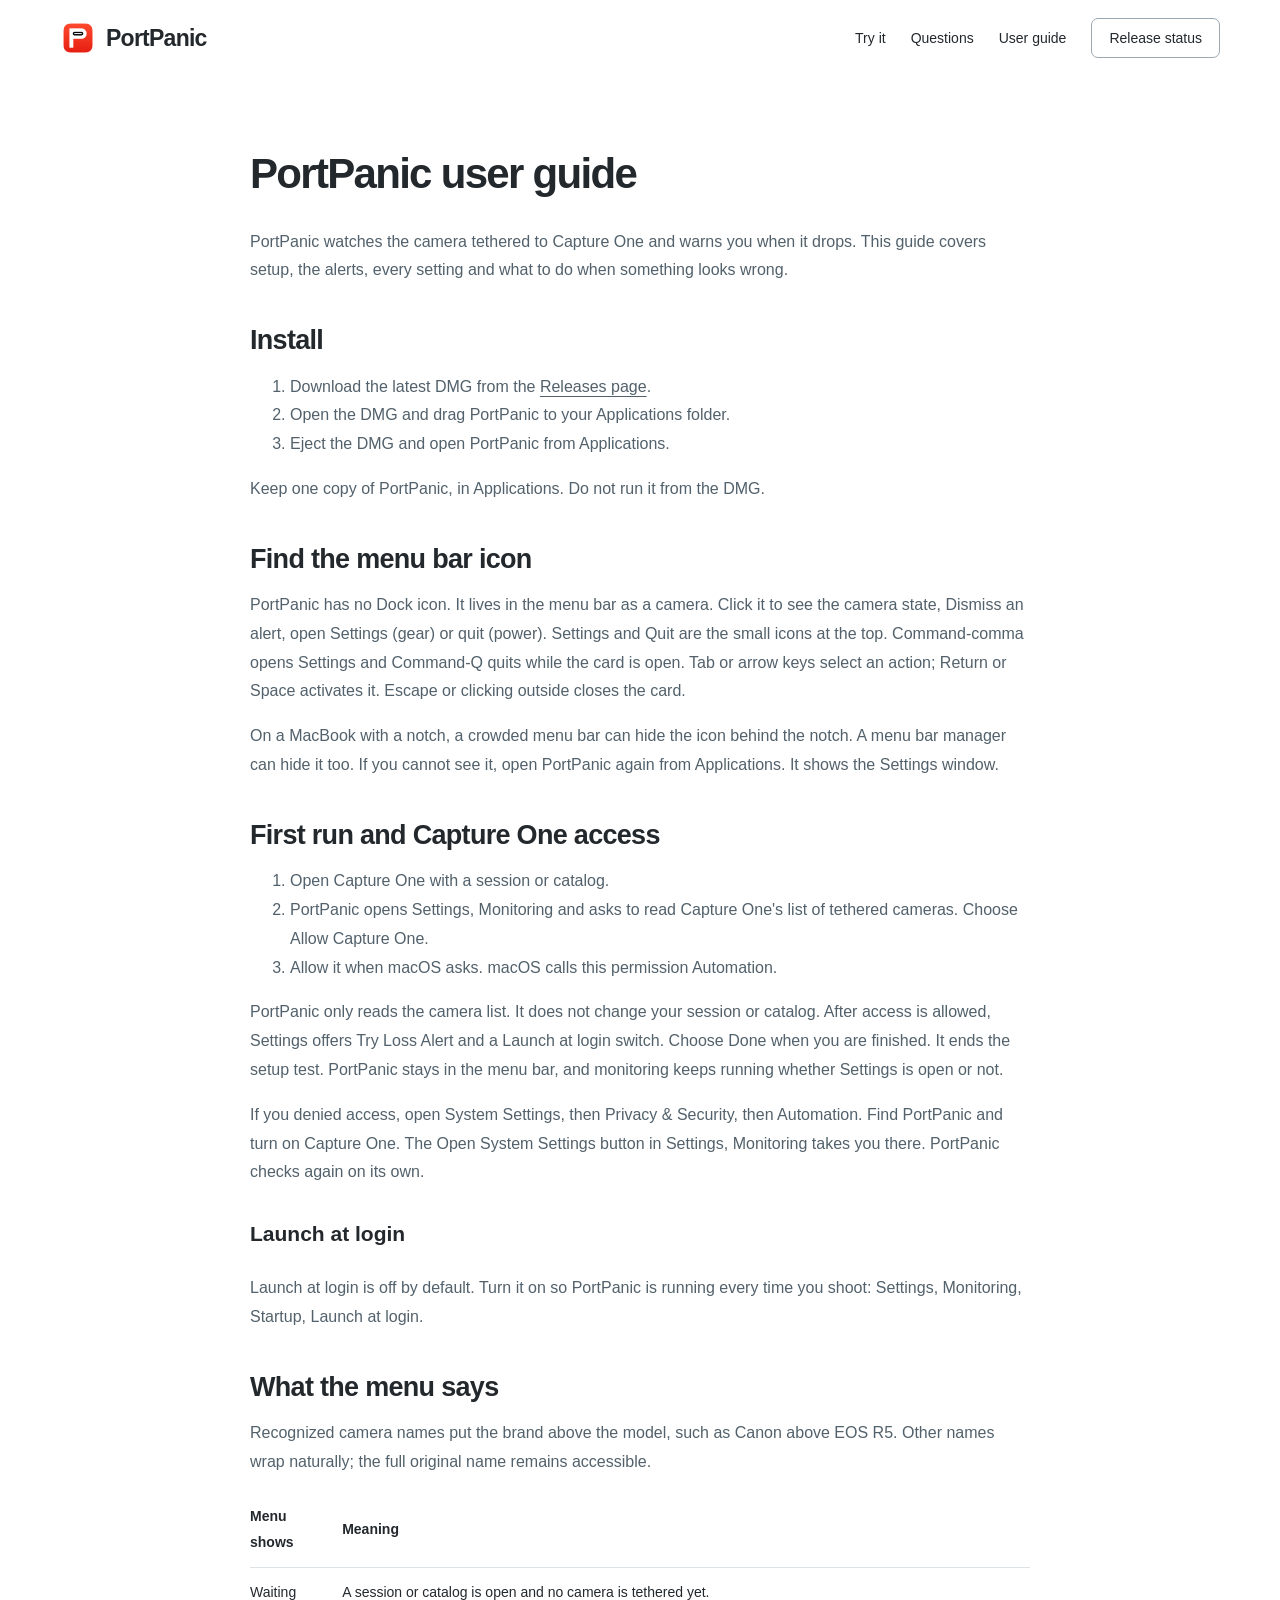
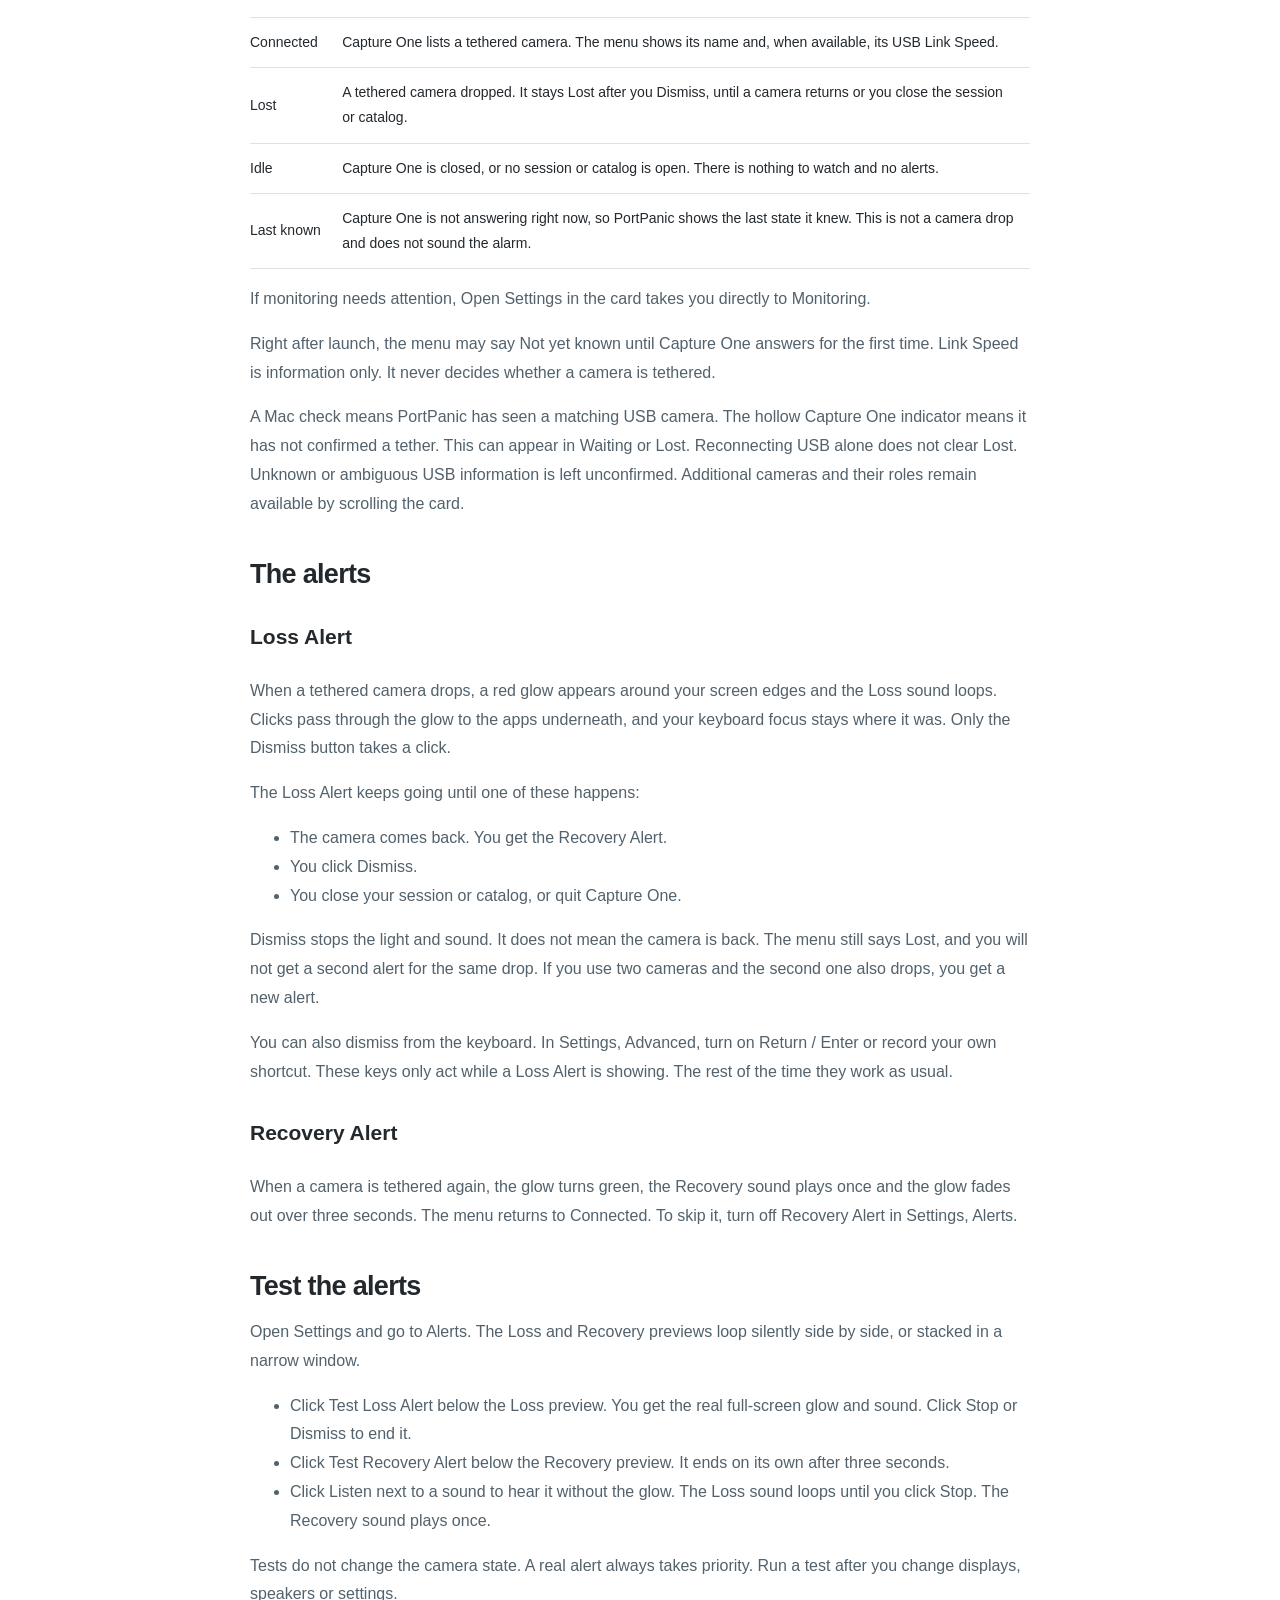
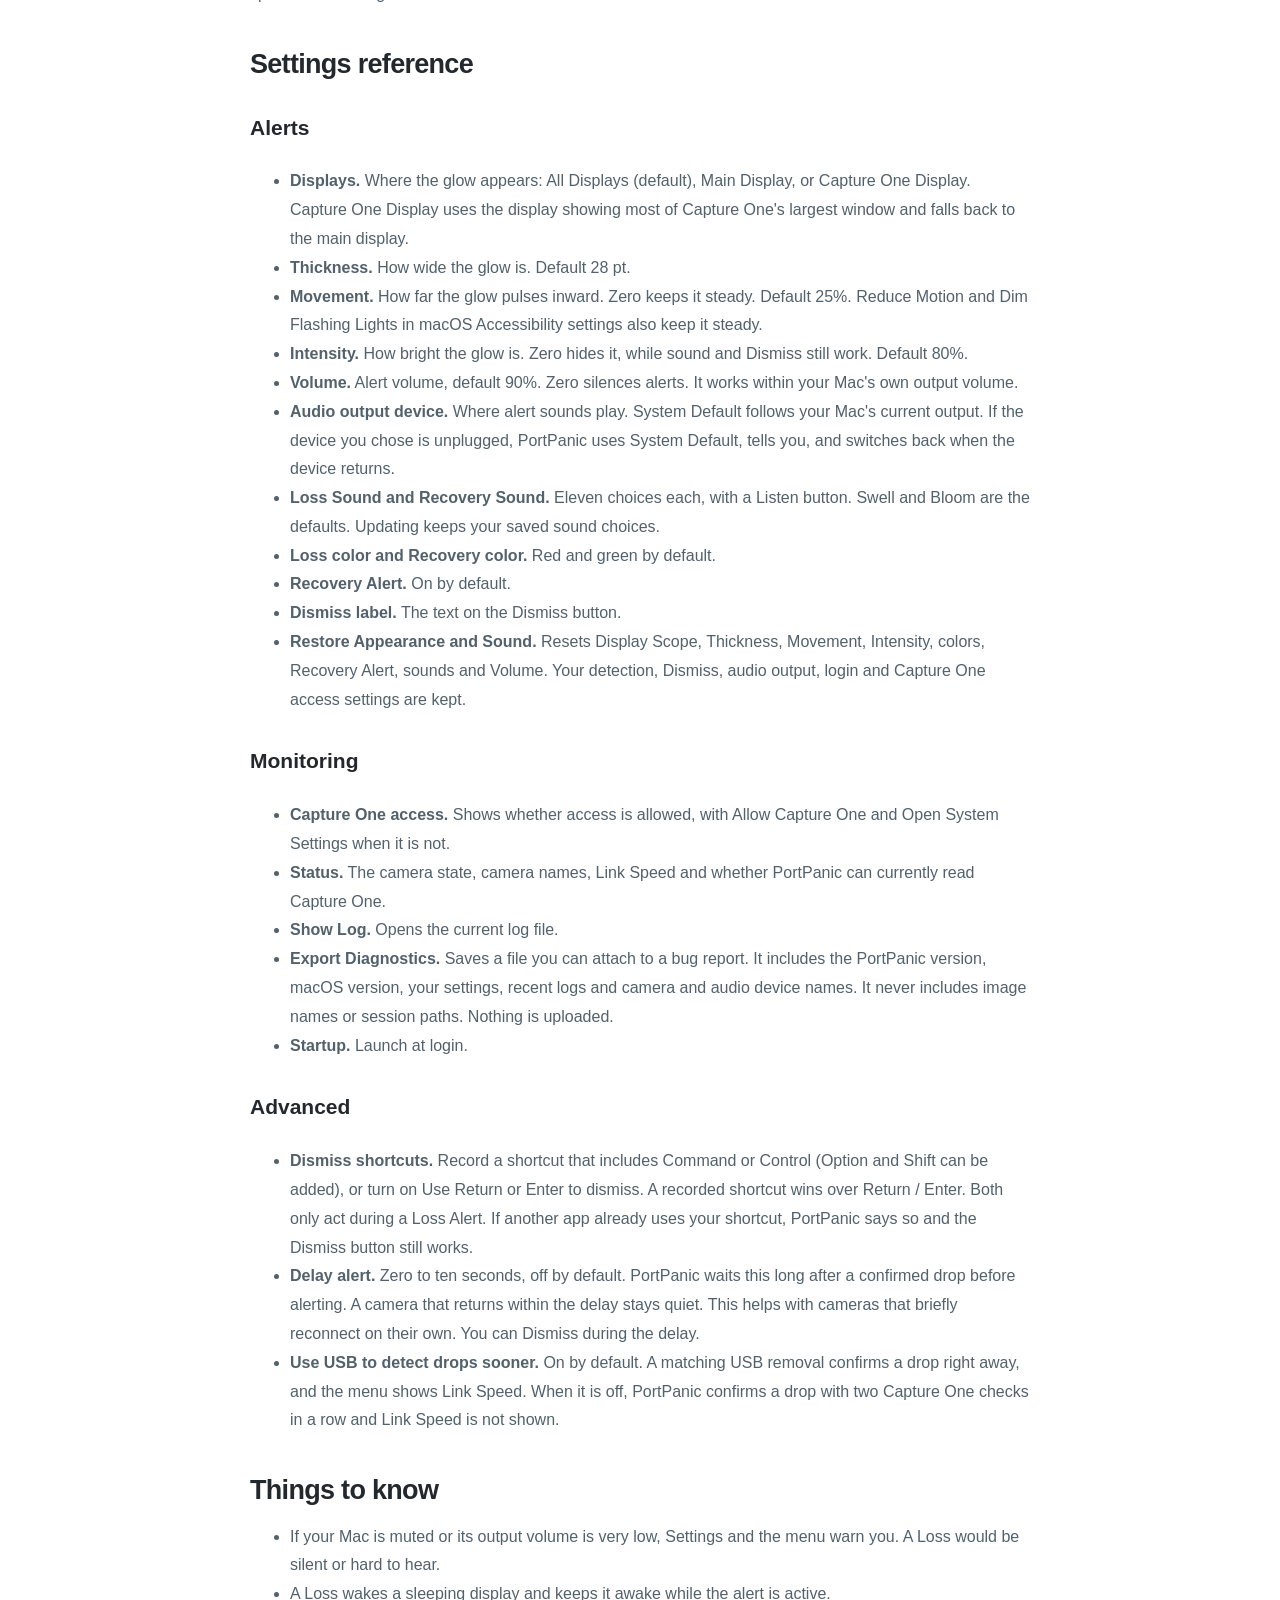
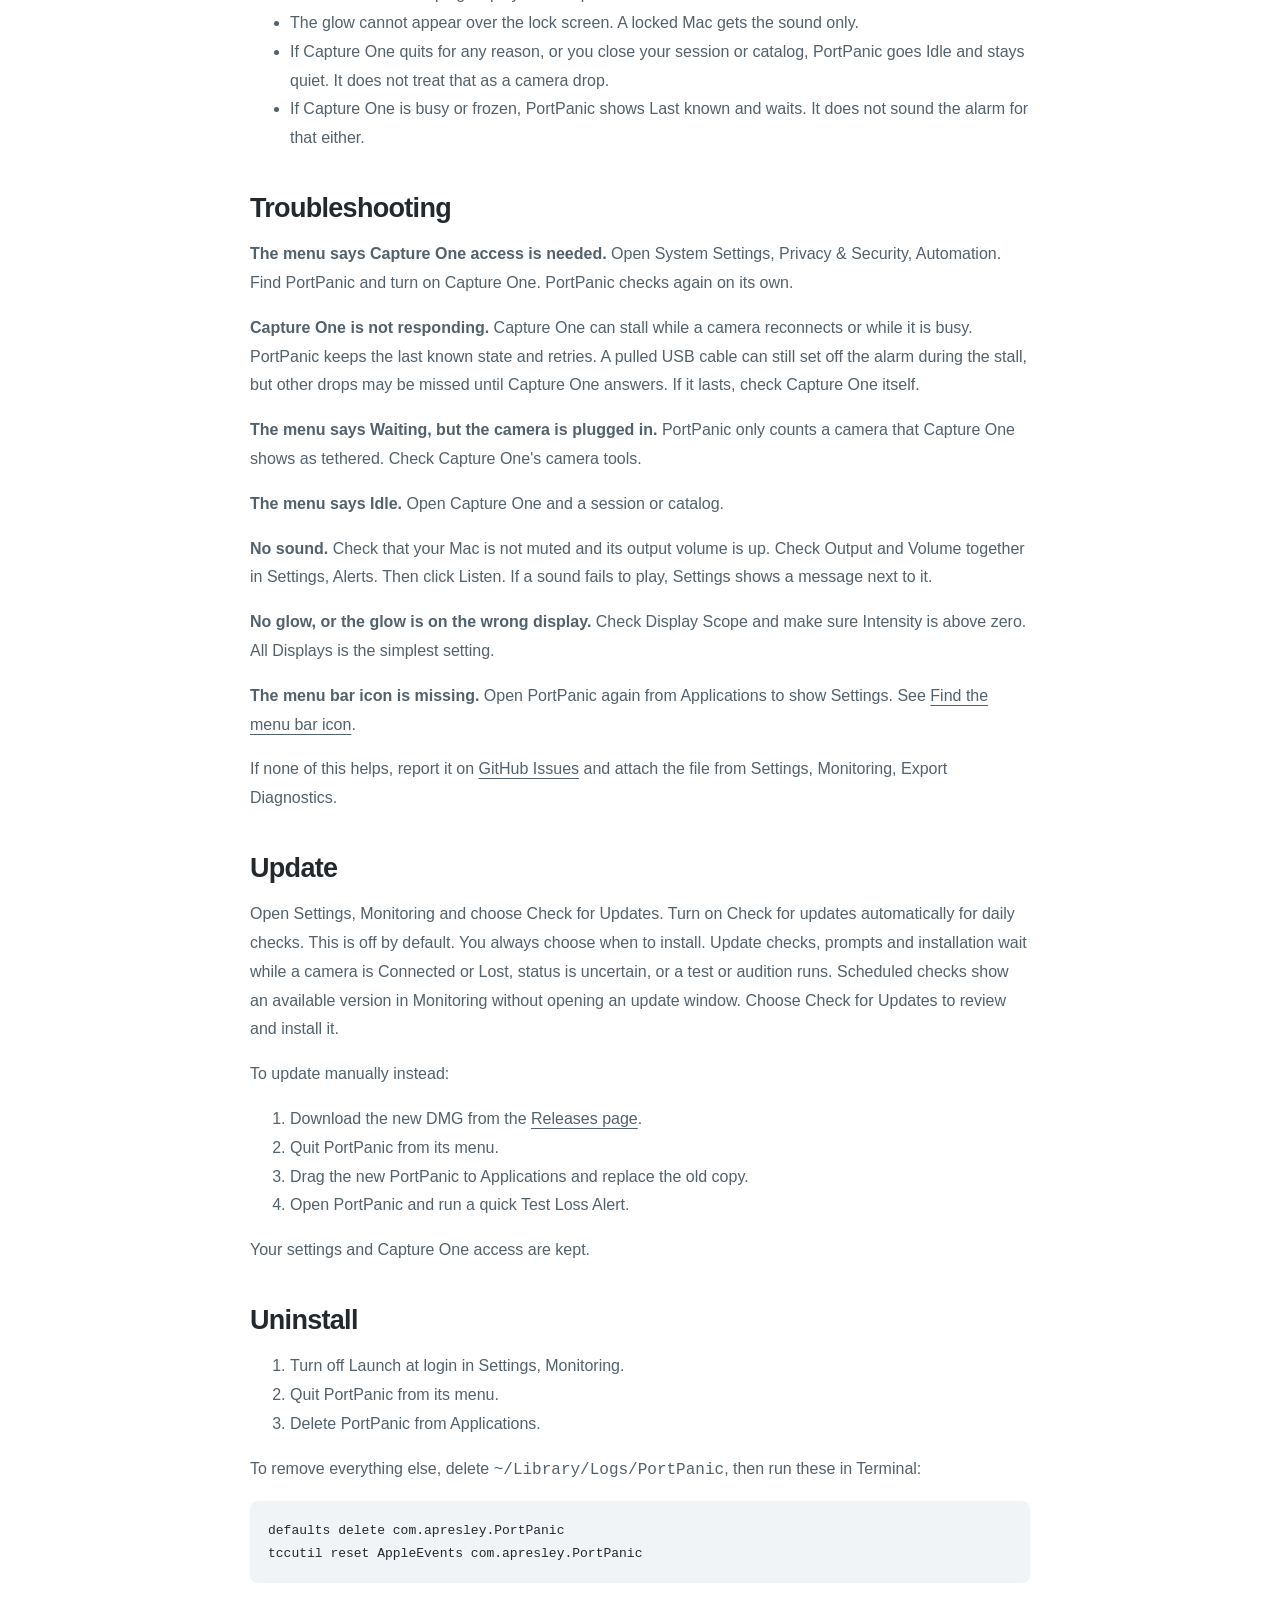
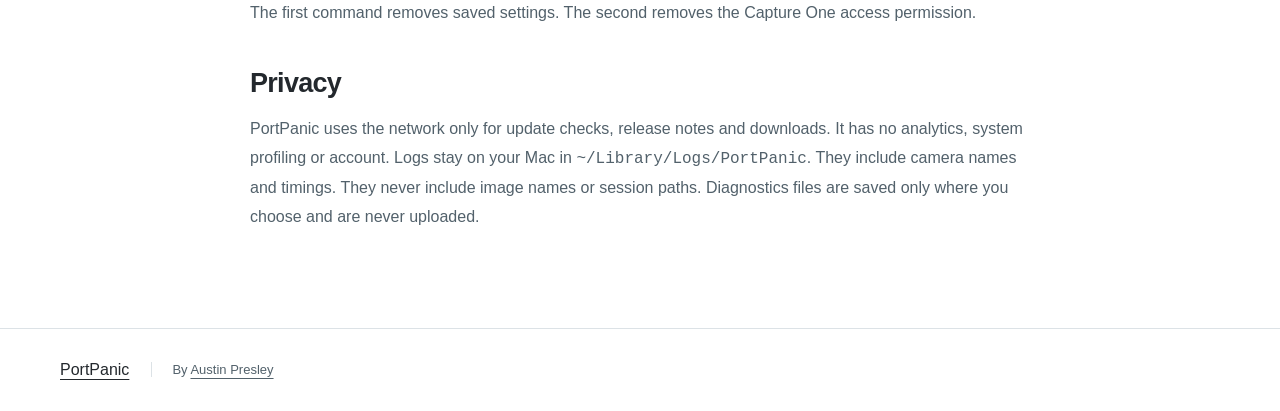
==== docs/guide.html @ c555d63e "Adopt the approved PortPanic website design Group the connected example, cable actions and opt-in so" ====
<!doctype html><html lang="en"><head><meta charset="utf-8"><meta name="viewport" content="width=device-width,initial-scale=1"><title>PortPanic user guide</title><link rel="icon" href="assets/icon.png"><link rel="stylesheet" href="styles.css?v=redesign-1"></head><body><header class="header wrap"><a class="brand" href="./"><img src="assets/icon.png" width="36" height="36" alt="">PortPanic</a><nav aria-label="Main navigation"><a href="./#try-it">Try it</a><a class="nav-questions" href="./#questions">Questions</a><a href="guide.html">User guide</a><a class="nav-release" href="./#download">Release status</a></nav></header><main class="guide wrap"><h1 id="portpanic-user-guide">PortPanic user guide</h1>
<p>PortPanic watches the camera tethered to Capture One and warns you when it
drops. This guide covers setup, the alerts, every setting and what to do when
something looks wrong.</p>
<h2 id="install">Install</h2>
<ol>
<li>Download the latest DMG from the
   <a href="https://austinpresley.github.io/PortPanic-Releases/#download">Releases page</a>.</li>
<li>Open the DMG and drag PortPanic to your Applications folder.</li>
<li>Eject the DMG and open PortPanic from Applications.</li>
</ol>
<p>Keep one copy of PortPanic, in Applications. Do not run it from the DMG.</p>
<h2 id="find-the-menu-bar-icon">Find the menu bar icon</h2>
<p>PortPanic has no Dock icon. It lives in the menu bar as a camera. Click it to see
the camera state, Dismiss an alert, open Settings (gear) or quit (power).
Settings and Quit are the small icons at the top. Command-comma opens Settings
and Command-Q quits while the card is open. Tab or arrow keys select an action;
Return or Space activates it. Escape or clicking outside closes the card.</p>
<p>On a MacBook with a notch, a crowded menu bar can hide the icon behind the
notch. A menu bar manager can hide it too. If you cannot see it, open
PortPanic again from Applications. It shows the Settings window.</p>
<h2 id="first-run-and-capture-one-access">First run and Capture One access</h2>
<ol>
<li>Open Capture One with a session or catalog.</li>
<li>PortPanic opens Settings, Monitoring and asks to read Capture One's list of
   tethered cameras. Choose Allow Capture One.</li>
<li>Allow it when macOS asks. macOS calls this permission Automation.</li>
</ol>
<p>PortPanic only reads the camera list. It does not change your session or
catalog. After access is allowed, Settings offers Try Loss Alert and a Launch
at login switch. Choose Done when you are finished. It ends the setup test. PortPanic stays in
the menu bar, and monitoring keeps running
whether Settings is open or not.</p>
<p>If you denied access, open System Settings, then Privacy &amp; Security, then
Automation. Find PortPanic and turn on Capture One. The Open System Settings
button in Settings, Monitoring takes you there. PortPanic checks again on its
own.</p>
<h3 id="launch-at-login">Launch at login</h3>
<p>Launch at login is off by default. Turn it on so PortPanic is running every
time you shoot: Settings, Monitoring, Startup, Launch at login.</p>
<h2 id="what-the-menu-says">What the menu says</h2>
<p>Recognized camera names put the brand above the model, such as Canon above
EOS R5. Other names wrap naturally; the full original name remains accessible.</p>
<table>
<thead>
<tr>
<th>Menu shows</th>
<th>Meaning</th>
</tr>
</thead>
<tbody>
<tr>
<td>Waiting</td>
<td>A session or catalog is open and no camera is tethered yet.</td>
</tr>
<tr>
<td>Connected</td>
<td>Capture One lists a tethered camera. The menu shows its name and, when available, its USB Link Speed.</td>
</tr>
<tr>
<td>Lost</td>
<td>A tethered camera dropped. It stays Lost after you Dismiss, until a camera returns or you close the session or catalog.</td>
</tr>
<tr>
<td>Idle</td>
<td>Capture One is closed, or no session or catalog is open. There is nothing to watch and no alerts.</td>
</tr>
<tr>
<td>Last known</td>
<td>Capture One is not answering right now, so PortPanic shows the last state it knew. This is not a camera drop and does not sound the alarm.</td>
</tr>
</tbody>
</table>
<p>If monitoring needs attention, Open Settings in the card takes you directly to
Monitoring.</p>
<p>Right after launch, the menu may say Not yet known until Capture One answers
for the first time. Link Speed is information only. It never decides whether
a camera is tethered.</p>
<p>A Mac check means PortPanic has seen a matching USB camera. The hollow Capture
One indicator means it has not confirmed a tether. This can appear in Waiting
or Lost. Reconnecting USB alone does not clear Lost. Unknown or ambiguous USB
information is left unconfirmed. Additional cameras and their roles remain
available by scrolling the card.</p>
<h2 id="the-alerts">The alerts</h2>
<h3 id="loss-alert">Loss Alert</h3>
<p>When a tethered camera drops, a red glow appears around your screen edges and
the Loss sound loops. Clicks pass through the glow to the apps underneath, and
your keyboard focus stays where it was. Only the Dismiss button takes a click.</p>
<p>The Loss Alert keeps going until one of these happens:</p>
<ul>
<li>The camera comes back. You get the Recovery Alert.</li>
<li>You click Dismiss.</li>
<li>You close your session or catalog, or quit Capture One.</li>
</ul>
<p>Dismiss stops the light and sound. It does not mean the camera is back. The
menu still says Lost, and you will not get a second alert for the same drop.
If you use two cameras and the second one also drops, you get a new alert.</p>
<p>You can also dismiss from the keyboard. In Settings, Advanced, turn on Return /
Enter or record your own shortcut. These keys only act while a Loss Alert is
showing. The rest of the time they work as usual.</p>
<h3 id="recovery-alert">Recovery Alert</h3>
<p>When a camera is tethered again, the glow turns green, the Recovery sound plays
once and the glow fades out over three seconds. The menu returns to Connected.
To skip it, turn off Recovery Alert in Settings, Alerts.</p>
<h2 id="test-the-alerts">Test the alerts</h2>
<p>Open Settings and go to Alerts. The Loss and Recovery previews loop silently
side by side, or stacked in a narrow window.</p>
<ul>
<li>Click Test Loss Alert below the Loss preview. You get the real full-screen glow
  and sound. Click Stop or Dismiss to end it.</li>
<li>Click Test Recovery Alert below the Recovery preview. It ends on its own after
  three seconds.</li>
<li>Click Listen next to a sound to hear it without the glow. The Loss sound
  loops until you click Stop. The Recovery sound plays once.</li>
</ul>
<p>Tests do not change the camera state. A real alert always takes priority. Run a
test after you change displays, speakers or settings.</p>
<h2 id="settings-reference">Settings reference</h2>
<h3 id="alerts">Alerts</h3>
<ul>
<li><strong>Displays.</strong> Where the glow appears: All Displays (default), Main
  Display, or Capture One Display. Capture One Display uses the display showing
  most of Capture One's largest window and falls back to the main display.</li>
<li><strong>Thickness.</strong> How wide the glow is. Default 28 pt.</li>
<li><strong>Movement.</strong> How far the glow pulses inward. Zero keeps it steady. Default
  25%. Reduce Motion and Dim Flashing Lights in macOS Accessibility settings
  also keep it steady.</li>
<li><strong>Intensity.</strong> How bright the glow is. Zero hides it, while sound and Dismiss
  still work. Default 80%.</li>
<li><strong>Volume.</strong> Alert volume, default 90%. Zero silences alerts. It works within
  your Mac's own output volume.</li>
<li><strong>Audio output device.</strong> Where alert sounds play. System Default follows your
  Mac's current output. If the device you chose is unplugged, PortPanic uses
  System Default, tells you, and switches back when the device returns.</li>
<li><strong>Loss Sound and Recovery Sound.</strong> Eleven choices each, with a Listen button.
  Swell and Bloom are the defaults. Updating keeps your saved sound choices.</li>
<li><strong>Loss color and Recovery color.</strong> Red and green by default.</li>
<li><strong>Recovery Alert.</strong> On by default.</li>
<li><strong>Dismiss label.</strong> The text on the Dismiss button.</li>
<li><strong>Restore Appearance and Sound.</strong> Resets Display Scope, Thickness, Movement,
  Intensity, colors, Recovery Alert, sounds and Volume. Your detection,
  Dismiss, audio output, login and Capture One access settings are kept.</li>
</ul>
<h3 id="monitoring">Monitoring</h3>
<ul>
<li><strong>Capture One access.</strong> Shows whether access is allowed, with Allow Capture
  One and Open System Settings when it is not.</li>
<li><strong>Status.</strong> The camera state, camera names, Link Speed and whether
  PortPanic can currently read Capture One.</li>
<li><strong>Show Log.</strong> Opens the current log file.</li>
<li><strong>Export Diagnostics.</strong> Saves a file you can attach to a bug report. It
  includes the PortPanic version, macOS version, your settings, recent logs and
  camera and audio device names. It never includes image names or session
  paths. Nothing is uploaded.</li>
<li><strong>Startup.</strong> Launch at login.</li>
</ul>
<h3 id="advanced">Advanced</h3>
<ul>
<li><strong>Dismiss shortcuts.</strong> Record a shortcut that includes Command or Control
  (Option and Shift can be added), or turn on Use Return or Enter to dismiss.
  A recorded shortcut wins over Return / Enter. Both only act during a Loss
  Alert. If another app already uses your shortcut, PortPanic says so and the
  Dismiss button still works.</li>
<li><strong>Delay alert.</strong> Zero to ten seconds, off by default. PortPanic waits this
  long after a confirmed drop before alerting. A camera that returns within the
  delay stays quiet. This helps with cameras that briefly reconnect on their
  own. You can Dismiss during the delay.</li>
<li><strong>Use USB to detect drops sooner.</strong> On by default. A matching USB removal
  confirms a drop right away, and the menu shows Link Speed. When it is off,
  PortPanic confirms a drop with two Capture One checks in a row and Link Speed
  is not shown.</li>
</ul>
<h2 id="things-to-know">Things to know</h2>
<ul>
<li>If your Mac is muted or its output volume is very low, Settings and the menu
  warn you. A Loss would be silent or hard to hear.</li>
<li>A Loss wakes a sleeping display and keeps it awake while the alert is active.</li>
<li>The glow cannot appear over the lock screen. A locked Mac gets the sound
  only.</li>
<li>If Capture One quits for any reason, or you close your session or catalog,
  PortPanic goes Idle and stays quiet. It does not treat that as a camera drop.</li>
<li>If Capture One is busy or frozen, PortPanic shows Last known and waits. It
  does not sound the alarm for that either.</li>
</ul>
<h2 id="troubleshooting">Troubleshooting</h2>
<p><strong>The menu says Capture One access is needed.</strong> Open System Settings, Privacy &amp;
Security, Automation. Find PortPanic and turn on Capture One. PortPanic checks
again on its own.</p>
<p><strong>Capture One is not responding.</strong> Capture One can stall while a camera
reconnects or while it is busy. PortPanic keeps the last known state and
retries. A pulled USB cable can still set off the alarm during the stall, but
other drops may be missed until Capture One answers. If it lasts, check
Capture One itself.</p>
<p><strong>The menu says Waiting, but the camera is plugged in.</strong> PortPanic only counts
a camera that Capture One shows as tethered. Check Capture One's camera tools.</p>
<p><strong>The menu says Idle.</strong> Open Capture One and a session or catalog.</p>
<p><strong>No sound.</strong> Check that your Mac is not muted and its output volume is up.
Check Output and Volume together in Settings, Alerts. Then
click Listen. If a sound fails to play, Settings shows a message next to it.</p>
<p><strong>No glow, or the glow is on the wrong display.</strong> Check Display Scope and make
sure Intensity is above zero. All Displays is the simplest setting.</p>
<p><strong>The menu bar icon is missing.</strong> Open PortPanic again from Applications to
show Settings. See <a href="#find-the-menu-bar-icon">Find the menu bar icon</a>.</p>
<p>If none of this helps, report it on
<a href="https://github.com/austinpresley/PortPanic-Releases/issues">GitHub Issues</a> and attach
the file from Settings, Monitoring, Export Diagnostics.</p>
<h2 id="update">Update</h2>
<p>Open Settings, Monitoring and choose Check for Updates. Turn on Check for
updates automatically for daily checks. This is off by default. You always
choose when to install. Update checks, prompts and installation wait while a
camera is Connected or Lost, status is uncertain, or a test or audition runs.
Scheduled checks show an available version in Monitoring without opening an
update window. Choose Check for Updates to review and install it.</p>
<p>To update manually instead:</p>
<ol>
<li>Download the new DMG from the
   <a href="https://austinpresley.github.io/PortPanic-Releases/#download">Releases page</a>.</li>
<li>Quit PortPanic from its menu.</li>
<li>Drag the new PortPanic to Applications and replace the old copy.</li>
<li>Open PortPanic and run a quick Test Loss Alert.</li>
</ol>
<p>Your settings and Capture One access are kept.</p>
<h2 id="uninstall">Uninstall</h2>
<ol>
<li>Turn off Launch at login in Settings, Monitoring.</li>
<li>Quit PortPanic from its menu.</li>
<li>Delete PortPanic from Applications.</li>
</ol>
<p>To remove everything else, delete <code>~/Library/Logs/PortPanic</code>, then run these
in Terminal:</p>
<pre><code class="language-sh">defaults delete com.apresley.PortPanic
tccutil reset AppleEvents com.apresley.PortPanic
</code></pre>
<p>The first command removes saved settings. The second removes the Capture One
access permission.</p>
<h2 id="privacy">Privacy</h2>
<p>PortPanic uses the network only for update checks, release notes and downloads.
It has no analytics, system profiling or account. Logs stay on your
Mac in <code>~/Library/Logs/PortPanic</code>. They include camera names and timings. They
never include image names or session paths. Diagnostics files are saved only
where you choose and are never uploaded.</p></main><footer class="footer wrap"><a href="./">PortPanic</a><p>By <a href="https://apresley.com/apps">Austin Presley</a></p></footer></body></html>
---- docs/styles.css ----
:root{--paper:#fff;--ink:#23282d;--muted:#52616b;--line:#dce2e6;--soft:#f1f4f6;--red:#dc363a;--green:#278457;font-family:"Avenir Next",Avenir,"Segoe UI",sans-serif;color:var(--ink);background:var(--paper);font-synthesis:none}

*{box-sizing:border-box}
html{scroll-behavior:smooth;scroll-padding-top:28px}
body{margin:0}
a{color:inherit;text-underline-offset:4px}
button{font:inherit;color:inherit;cursor:pointer}
button,a{-webkit-tap-highlight-color:transparent}
:focus-visible{outline:3px solid #376da9;outline-offset:4px}
[tabindex="-1"]:focus:not(:focus-visible){outline:none}
[hidden]{display:none!important}

.wrap{width:min(100%,1300px);margin-inline:auto;padding-inline:60px}
.skip-link{position:absolute;left:20px;top:-70px;z-index:20;padding:12px 20px;background:var(--ink);color:white}
.skip-link:focus{top:10px}

.header{min-height:76px;display:flex;align-items:center;justify-content:space-between;gap:24px}
.brand{display:inline-flex;align-items:center;gap:10px;font-size:23px;font-weight:650;letter-spacing:-.75px;text-decoration:none;white-space:nowrap}
.brand img{flex:none;border-radius:22%}
.header nav{display:flex;align-items:center;gap:25px;font-size:14px;font-weight:500}
.header nav a{display:inline-flex;align-items:center;min-height:44px;text-decoration:none;white-space:nowrap}
.header nav a:hover{text-decoration:underline}
.header .nav-release{min-height:40px;padding:8px 17px;border:1px solid #9aa8b1;border-radius:7px}
.header .nav-release:hover{background:var(--soft);text-decoration:none}

.hero{display:grid;grid-template-columns:.88fr 1.12fr;grid-template-areas:"copy demo" "compat demo";column-gap:36px;padding-top:25px;padding-bottom:56px}
.hero-copy{grid-area:copy;align-self:end}
.hero h1{font-size:clamp(42px,4.2vw,56px);line-height:1.06;letter-spacing:-2.6px;font-weight:650;margin:0 0 23px;white-space:nowrap}
.intro{max-width:440px;font-size:18px;line-height:1.55;color:var(--muted);margin:0 0 28px}
.hero-actions{display:flex;align-items:center;gap:22px;flex-wrap:wrap}
.button{display:inline-flex;min-height:44px;align-items:center;justify-content:center;padding:11px 21px;border-radius:7px;text-decoration:none;font-size:15px;line-height:1.3;font-weight:550}
.primary{background:var(--ink);color:white;border:1px solid var(--ink);box-shadow:0 3px 7px #17253012}
.primary:hover{background:#414b53}
.outline{background:transparent;border:1px solid #8b9aa5}
.outline:hover{background:#e9eef2}
.secondary-link{font-size:14px}
.availability-mobile{display:none}
.availability{font-size:14px;color:var(--muted);line-height:1.6;margin:17px 0 0}
.compatibility{grid-area:compat;align-self:start;font-size:14px;color:var(--muted);line-height:1.65;margin:23px 0 0}

.demo-area{grid-area:demo;min-width:0;scroll-margin-top:24px}
.demo-toolbar{display:flex;align-items:center;gap:10px;margin-bottom:9px;min-height:44px}
.demo-toolbar h2{font-size:14px;letter-spacing:-.2px;line-height:1.4;margin:0 auto 0 0;font-weight:600}
.demo-controls{display:flex;align-items:center;gap:8px;flex-shrink:0}
.demo-controls button{display:inline-flex;min-width:44px;min-height:44px;align-items:center;justify-content:center;gap:7px;padding:8px 6px;border:0;border-radius:6px;background:transparent;color:var(--muted);font-size:13px}
.demo-controls button:hover{background:var(--soft)}
.demo-controls svg{width:17px;height:17px;fill:none;stroke:currentColor;stroke-width:1.5;stroke-linecap:round;stroke-linejoin:round}
.sound-slash{display:none}
[data-muted=true] .sound-waves{display:none}
[data-muted=true] .sound-slash{display:block}

/* Native preview surfaces and vector materials. */
.demo-screen{position:relative;width:100%;overflow:hidden;aspect-ratio:1.38;border:7px solid #252b31;border-radius:18px;background:#6c7c83;box-shadow:0 22px 52px -25px #29374470,0 0 0 1px #0000000a;--glow-size:12px;--glow-color:255 20 20}

/* The menu, card and Dismiss control share one system appearance. */
.demo-screen{
  color-scheme:light;--preview-panel:#efefeff5;--preview-ink:#242424;--preview-muted:#626262;
  --preview-rule:#0002;--preview-button:#dbdbdb;--preview-hover:#ccc;--preview-press:#bdbdbd;
  --preview-outline:#0004;--preview-menu:#e0e5e6dd;--preview-menu-ink:#303a40;
}

.screen-menu{height:25px;background:var(--preview-menu);display:flex;align-items:center;gap:12px;padding:0 12px;position:relative;z-index:2;font-size:9px;color:var(--preview-menu-ink);font-weight:650}

.menu-apple{font-size:12px}
.menu-camera{margin-left:auto;display:flex;align-items:center;position:relative}
.menu-camera svg{width:15px;height:15px;fill:none;stroke:currentColor;stroke-width:1.6}

.menu-camera:after{position:absolute;right:-4px;bottom:-2px;border:1px solid var(--preview-menu-ink);border-radius:50%;width:7px;height:7px;background:var(--preview-menu);color:var(--preview-menu-ink);font:700 7px/7px Arial;text-align:center;content:""}

.menu-camera[data-symbol=connected]:after{content:"✓"}
.menu-camera[data-symbol=lost]:after{content:"!"}

.session-art{position:absolute;inset:25px 0 0}
.session-art svg{width:100%;height:100%;object-fit:cover}

.demo-card{position:absolute;z-index:3;right:14px;top:34px;width:min(62%,218px);background:var(--preview-panel);border-radius:11px;box-shadow:0 8px 20px #19252e30;border:1px solid var(--preview-outline);overflow:visible;color:var(--preview-ink);font-family:-apple-system,BlinkMacSystemFont,"Segoe UI",sans-serif}

.demo-card:before{content:"";position:absolute;top:-6px;right:14px;width:11px;height:11px;background:var(--preview-panel);transform:rotate(45deg);border-radius:2px}

.card-top{display:flex;align-items:center;justify-content:space-between;font-size:8.5px;font-weight:600;color:var(--preview-muted);padding:10px 12px;border-bottom:1px solid var(--preview-rule)}

.card-tools{display:flex;align-items:center;gap:10px}
.card-tools svg{width:12px;height:12px;stroke:var(--preview-muted);stroke-width:1.3;fill:none}

.camera-name{font-family:Georgia,"Times New Roman",serif;font-size:29px;font-weight:700;line-height:1.03;letter-spacing:-1px;margin:14px 11px 13px;color:var(--preview-ink)}
.camera-name span{display:block}

.card-status-row{display:flex;align-items:center;gap:4px;white-space:nowrap;margin:0 12px 13px;font-size:9px}
.card-status-row strong{font-size:9px;font-weight:650}
.status-symbol{flex-shrink:0;width:9px;height:9px;border:1px solid var(--preview-muted);border-radius:50%;display:inline-flex;align-items:center;justify-content:center;font:bold 7px/1 Arial}

.status-symbol[data-symbol=connected]{background:#32c75a;border-color:#32c75a;color:white}
.status-symbol[data-symbol=connected]:after{content:"✓"}

.status-symbol[data-symbol=lost]{background:#ff3b30;border-color:#ff3b30;color:white}
.status-symbol[data-symbol=lost]:after{content:"!"}

.status-separator{height:13px;width:1px;background:var(--preview-rule);margin:0 1px}
.card-status-row #card-source{display:inline-flex;gap:2px;align-items:center;color:var(--preview-muted);font-size:7px}
.pending-circle{display:inline-block;width:6px;height:6px;border:1px solid var(--preview-muted);border-radius:50%;flex-shrink:0}
.source-check{display:inline-flex;align-items:center;justify-content:center;font-size:6px;background:#32c75a;color:white;border-radius:50%;width:8px;height:8px}
.source-arrow{font-size:10px;margin:0}

.card-foot{display:flex;align-items:center;justify-content:space-between;gap:6px;border-top:1px solid var(--preview-rule);padding:9px 12px;font-size:8px;color:var(--preview-muted);min-height:34px}
.card-foot strong{font-size:10px;font-weight:550;color:var(--preview-ink)}
.card-foot button{margin-left:auto;border:1px solid var(--preview-outline);border-radius:5px;background:var(--preview-button);color:var(--preview-ink);font:9px/1.2 -apple-system,BlinkMacSystemFont,"Segoe UI",sans-serif;padding:3px 10px;cursor:pointer}
.card-foot button:hover:not(:disabled){background:var(--preview-hover)}
.card-foot button:disabled{opacity:.45;cursor:default}

.edge-light{pointer-events:none;position:absolute;z-index:4;inset:0;opacity:.8;border-radius:10px;overflow:hidden}
.edge-light>span{position:absolute;inset:0;border-radius:inherit;opacity:0;will-change:opacity;pointer-events:none}

.glow-core{box-shadow:inset 0 0 0 1px rgb(var(--glow-color)/.95)}
.glow-band{box-shadow:inset 0 0 calc(var(--glow-size)*.55) calc(var(--glow-size)*.12) rgb(var(--glow-color)/.7)}

.glow-halo-compact{box-shadow:inset 0 0 calc(var(--glow-size)*.45) calc(var(--glow-size)*.04) rgb(var(--glow-color)/.6)}
.glow-halo-expanded{box-shadow:inset 0 0 calc(var(--glow-size)*1.9) calc(var(--glow-size)*.35) rgb(var(--glow-color)/.62)}

.demo-screen[data-alert=recovery]{--glow-color:31 255 82}

.demo-dismiss{
  position:absolute;z-index:5;bottom:22px;left:50%;transform:translateX(-50%);
  width:min(92%,360px);min-height:62px;display:grid;grid-template-columns:minmax(0,1fr) 31%;
  gap:12px;padding:8px 12px;background:var(--preview-panel);color:var(--preview-ink);border:1px solid var(--preview-outline);
  border-radius:8px;box-shadow:0 3px 12px #0003;font-family:-apple-system,BlinkMacSystemFont,"Segoe UI",sans-serif;
}

.dismiss-context{min-width:0;align-self:center;pointer-events:none}

.dismiss-camera{display:block;overflow:hidden;text-overflow:ellipsis;white-space:nowrap;font:700 18px/1.2 Georgia,"Times New Roman",serif;letter-spacing:-.4px}

.dismiss-status{display:flex;align-items:center;gap:7px;margin-top:5px;font-size:9px;white-space:nowrap}

.dismiss-status>strong{font-weight:600}
.dismiss-symbol{display:inline-flex;align-items:center;justify-content:center;flex-shrink:0;width:10px;height:10px;background:#ff3b30;color:#fff;border-radius:50%;font:700 8px/1 Arial}

.dismiss-source{color:var(--preview-muted);border-left:1px solid var(--preview-rule);padding-left:8px;font-size:8px}

.dismiss-action{display:flex;align-items:center;border-left:1px solid var(--preview-rule);padding-left:12px}

.demo-dismiss button{width:100%;min-height:26px;padding:3px 5px;background:var(--preview-button);color:inherit;border:1px solid var(--preview-outline);border-radius:4px;font-size:10px;font-weight:500;cursor:pointer}

.demo-dismiss button:hover{background:var(--preview-hover)}
.demo-dismiss button:active{background:var(--preview-press)}

@media(prefers-color-scheme:dark){
  .demo-screen{
    color-scheme:dark;--preview-panel:#262626f5;--preview-ink:#f5f5f5;--preview-muted:#b0b0b0;
    --preview-rule:#fff3;--preview-button:#404040;--preview-hover:#4f4f4f;--preview-press:#333;
    --preview-outline:#fff4;--preview-menu:#2b2d30ed;--preview-menu-ink:#ededed;
  }

}

@media(prefers-contrast:more){.demo-dismiss{border-width:2px}
.demo-dismiss button{border-color:currentColor}
}


.tether-drawing{display:block;width:100%;height:auto;overflow:visible}

.desk-shadow{fill:#1f2a33;opacity:.09}

.camera-body{fill:#f6f8f9;stroke:#5d6973;stroke-width:1.8;stroke-linejoin:round}
.camera-grip{fill:#dfe4e8;stroke:#8a96a0;stroke-width:1}

.camera-ring{fill:#eef1f3;stroke:#8a96a0;stroke-width:1.2}
.camera-lens{fill:#2c343a;stroke:#5d6973;stroke-width:1.5}
.camera-glass{fill:#4a5d6a}
.camera-glint{fill:#c7d6e0;opacity:.85}
.camera-shutter{fill:#5d6973}
.camera-port{fill:#2c343a}

.camera-led{fill:#c3cbd1;transition:fill .25s}

.tether-panel[data-pending=true] .camera-led{fill:#f2a33a}

.tether-panel[data-plugged=true][data-state=connected][data-pending=false] .camera-led{fill:#32c75a}

.wire{fill:none;stroke:#8c99a5;stroke-width:3.5;stroke-linecap:round}

.mac-base{fill:#e6eaee;stroke:#b7c0c8;stroke-width:1.5}
.mac-line{stroke:#fff;stroke-width:1.5;stroke-linecap:round}
.mac-foot{fill:#9aa5ae}
.port-slot{fill:#1e262c}
.port-inner{fill:#3b4650}

.port-ring{fill:none;stroke:#32c75a;stroke-width:2.5;opacity:0;transform-box:fill-box;transform-origin:center}

.tether-panel[data-plugged=true] .port-ring{animation:seat .55s ease-out}

@keyframes seat{0%{opacity:.95;transform:scale(.55)}
100%{opacity:0;transform:scale(1.6)}
}

.plug-relief{fill:#56636d}
.plug-body{fill:#73818c;stroke:#56636d;stroke-width:1;transition:fill .2s}
.plug-ridge{stroke:#5d6b76;stroke-width:1.5;stroke-linecap:round}
.plug-tip{fill:#dde3e8;stroke:#8795a0;stroke-width:1}
.plug-line{fill:#aab6c0}

.tether-toggle:hover .plug-body,.tether-panel[data-dragging=true] .plug-body{fill:#66757f}

.tether-plug,.plug-shadow{will-change:transform}

.tether-label{display:flex;justify-content:space-between;align-items:baseline;gap:12px;margin-top:4px}
.tether-label strong{font-size:14px;font-weight:600;letter-spacing:-.2px}
.tether-label>span{font-size:11px;color:var(--muted);text-align:right}


/* The device, photograph and cable follow the approved composition. */
.demo-stage{position:relative;--ambient:0;--ambient-color:255 20 20}
.demo-ambient{position:absolute;inset:-25px -15px;border-radius:30px;background:radial-gradient(ellipse at center,rgb(var(--ambient-color)/.5),transparent 72%);opacity:var(--ambient);filter:blur(22px);pointer-events:none}
.demo-screen{aspect-ratio:1.57;border:7px solid #25292c;border-bottom-width:11px;border-radius:14px 14px 5px 5px;box-shadow:0 0 0 1px #0002}
.screen-menu{position:relative;z-index:2;height:23px;font-size:8px}
.screen-menu:before{content:"";position:absolute;width:65px;height:11px;top:-1px;left:calc(50% - 32.5px);border-radius:0 0 5px 5px;background:#15181a}
.session-art{position:absolute;inset:23px 0 0;width:100%;height:calc(100% - 23px);object-fit:cover;object-position:center 57%}
.computer-base{position:relative;width:104%;left:-2%;height:8px;border-radius:1px 1px 50% 50% / 1px 1px 90% 90%;background:linear-gradient(#c3c8cc,#e1e4e6 30%,#858d93 86%,#52585e);box-shadow:0 10px 17px -8px #23364260}
.computer-base:after{content:"";position:absolute;top:0;left:40%;right:40%;height:3px;background:#969fa5;border-radius:0 0 7px 7px}
.demo-card{width:min(41%,228px);top:31px;right:13px}
.camera-name{font-size:clamp(22px,2.45vw,32px)}
.card-top{font-size:9px}
.card-tools{gap:8px}
.edge-light{border-radius:7px 7px 0 0}
.card-foot button{min-height:44px;min-width:52px;font-size:10px}
.demo-dismiss{bottom:17px;min-height:64px}
.demo-dismiss button{min-height:44px;font-size:11px}

.tether-panel{position:relative;margin-top:13px}
.tether-toggle{display:block;width:100%;min-height:80px;padding:0 6px;border:0;border-radius:8px;background:transparent;cursor:grab;touch-action:pan-y;user-select:none;-webkit-user-select:none}
.tether-panel[data-dragging=true] .tether-toggle{cursor:grabbing}
.tether-toggle:hover .plug-body,.tether-panel[data-dragging=true] .plug-body{fill:#506678}
.tether-panel[data-hint=true] .tether-plug{filter:drop-shadow(0 0 3px #52616b42)}
.tether-actions{display:flex;align-items:center;justify-content:space-between;gap:16px;margin-top:0;min-height:44px}
.tether-actions p{margin:0;font-size:14px;line-height:1.4}
.tether-actions .button{flex:none;padding-inline:15px;font-size:13px}
.demo-caption{font-size:13px;line-height:1.55;color:var(--muted);margin:8px 0 0}
.sound-feedback{font-size:13px;color:#9d252b;line-height:1.5;margin:6px 0 0}
.sound-feedback:empty{display:none}

h2{font-size:clamp(29px,3.05vw,39px);line-height:1.16;letter-spacing:-1.4px;font-weight:600;margin:0 0 24px}
.how{padding-top:20px;padding-bottom:46px}
.alert-pair{display:grid;grid-template-columns:1fr 1fr;gap:46px}
.alert-pair article{display:grid;grid-template-columns:39% 1fr;gap:20px;align-items:center}
.alert-pair h3{font-size:18px;line-height:1.3;letter-spacing:-.45px;margin:0 0 7px;font-weight:600}
.alert-pair p{color:var(--muted);font-size:15px;line-height:1.55;margin:0}
.alert-sample{position:relative;aspect-ratio:1.55;border:5px solid #292e32;border-bottom-width:7px;border-radius:7px 7px 2px 2px;overflow:hidden}
.alert-sample img{display:block;width:100%;height:100%;object-fit:cover}
.alert-sample:after{content:"";position:absolute;inset:0;box-shadow:inset 0 0 12px 5px #ee3434d9;pointer-events:none}
.recovery-sample:after{box-shadow:inset 0 0 12px 5px #38d553d9}
.quiet-caption{margin:25px 0 0;font-size:14px;line-height:1.6}

.settings-band{background:var(--soft)}
.settings-layout{display:grid;grid-template-columns:1fr 1fr;align-items:center;gap:65px;padding-top:38px;padding-bottom:38px}
.settings-copy h2{margin-bottom:18px}
.settings-copy p{font-size:16px;line-height:1.65;color:var(--muted);margin:0 0 21px;max-width:440px}
.settings-copy .privacy,.settings-copy .update-caption{font-size:14px;line-height:1.55;margin-bottom:13px}
.settings-copy .update-caption{margin-bottom:0}
.settings-figure{margin:0;min-width:0}
.settings-figure button{display:block;position:relative;width:100%;aspect-ratio:1.48;padding:0;border:0;border-radius:10px;overflow:hidden;background:#ececec;box-shadow:0 8px 20px #20313e26,0 0 0 1px #2638491a;cursor:zoom-in}
.settings-figure img{display:block;width:100%;height:auto}
.image-hint{position:absolute;right:12px;bottom:12px;padding:8px 12px;background:#fffffff2;border:1px solid #aebbc5;border-radius:5px;font-size:13px;color:#33434e}

.release{display:flex;align-items:center;justify-content:space-between;gap:35px;padding-top:40px;padding-bottom:34px;scroll-margin-top:30px}
.release h2{margin-bottom:11px}
.release p{margin:3px 0 0;color:var(--muted);font-size:15px;line-height:1.5}
.release-actions{display:flex;flex-direction:column;align-items:center;gap:13px;flex:none;font-size:14px}
.questions{display:grid;grid-template-columns:.88fr 1.12fr;gap:36px;padding-top:30px;padding-bottom:35px;border-top:1px solid var(--line)}
.questions h2{font-size:32px;margin-bottom:18px}
.help-line{color:var(--muted);font-size:14px;line-height:1.8;margin:0;max-width:340px}
.questions details{border-bottom:1px solid var(--line)}
.questions summary{cursor:pointer;min-height:44px;padding:13px 28px 13px 0;list-style:none;font-size:14px;line-height:1.4;position:relative}
.questions summary::-webkit-details-marker{display:none}
.questions summary:after{content:"+";position:absolute;right:2px;top:10px;font-size:21px;color:var(--muted)}
.questions details[open] summary:after{content:"−"}
.questions details p{font-size:14px;line-height:1.75;color:var(--muted);margin:2px 20px 20px 0}

.footer{min-height:85px;border-top:1px solid var(--line);padding-top:22px;padding-bottom:24px;display:flex;align-items:center;gap:22px}
.footer .brand{font-size:16px;letter-spacing:-.5px}
.footer p{font-size:13px;color:var(--muted);margin:0;border-left:1px solid var(--line);padding-left:20px}
.footer nav{margin-left:auto;display:flex;gap:23px;font-size:13px;color:var(--muted)}
.footer nav a{display:inline-flex;align-items:center;min-height:44px;text-decoration:none;padding-block:10px}
.footer nav a:hover{text-decoration:underline}

.settings-dialog{border:1px solid #b3bfc7;padding:0;border-radius:11px;max-width:calc(100vw - 26px);width:680px;max-height:94vh;background:var(--soft);color:var(--ink)}
.settings-dialog::backdrop{background:#1c2937b8}
.image-toolbar{display:flex;align-items:center;justify-content:space-between;padding:10px 17px;gap:20px;background:white;border-bottom:1px solid var(--line)}
.image-toolbar h2{font-size:16px;line-height:1.3;letter-spacing:-.3px;margin:0}
.image-toolbar button{border:1px solid #a6b4bf;border-radius:6px;background:white;padding:8px 16px;min-height:44px}
.settings-image-scroll{overflow:auto;max-height:calc(94vh - 67px);padding:15px}
.settings-image-scroll img{display:block;width:100%;height:auto}

.guide{max-width:900px;padding-top:45px;padding-bottom:80px;line-height:1.8}
.guide h1{font-size:42px;line-height:1.2;letter-spacing:-1.7px}
.guide h2{margin-top:40px;font-size:27px;letter-spacing:-.7px;margin-bottom:15px}
.guide h3{font-size:21px;margin-top:28px}
.guide p,.guide li{color:var(--muted);font-size:16px}
.guide pre{overflow:auto;background:var(--soft);padding:18px;border-radius:8px}
.guide table{border-collapse:collapse;font-size:14px}
.guide td,.guide th{padding:12px 12px 12px 0;border-bottom:1px solid var(--line);text-align:left}

@media(max-width:1090px){.wrap{padding-inline:35px}
.hero{column-gap:26px}
.hero h1{font-size:45px;letter-spacing:-2.3px}
.intro{font-size:17px}
.header nav{gap:19px}
.camera-name{font-size:25px}
.demo-toolbar h2{font-size:13px}
.demo-controls{gap:3px}
.demo-controls button{font-size:13px}
.tether-actions{align-items:start;gap:10px}
.tether-actions p{font-size:13px}
.tether-actions .button{font-size:13px;padding-inline:11px}
.alert-pair{gap:28px}
.alert-pair article{grid-template-columns:34% 1fr;gap:15px}
.settings-layout{gap:36px}
.questions h2{font-size:29px}
}

@media(min-width:701px) and (max-width:850px){.hero{grid-template-columns:.9fr 1.1fr;gap:23px;padding-top:30px}
.hero h1{font-size:35px;letter-spacing:-1.6px}
.intro{font-size:16px}
.hero-actions{gap:11px}
.hero-actions .button{padding-inline:15px;font-size:14px}
.availability,.compatibility{font-size:13px}
.demo-toolbar{flex-wrap:wrap;margin-bottom:5px;gap:0}
.demo-toolbar h2{flex-basis:100%}
.demo-controls{margin-left:auto}
.demo-card{width:51%;right:8px}
.camera-name{font-size:23px}
.tether-actions{flex-direction:column}
.tether-actions .button{align-self:stretch}
.demo-dismiss{min-height:54px;gap:7px;padding:6px 8px;bottom:8px}
.dismiss-camera{font-size:14px}
.dismiss-action{padding-left:7px}
.dismiss-status{gap:4px;font-size:8px}
.dismiss-source{font-size:7px;padding-left:4px}
.demo-dismiss button{font-size:10px;min-height:40px}
.alert-pair article{grid-template-columns:1fr}
.alert-sample{max-width:190px}
}

@media(max-width:700px){.availability-desktop{display:none}.availability-mobile{display:inline}.demo-screen[data-alert="loss"] #card-loss-row{display:none!important}.wrap{padding-inline:23px}
.header{min-height:96px;position:relative;padding-top:13px;padding-bottom:44px;align-items:center}
.brand{font-size:21px}
.header nav{gap:0;font-size:14px}
.header nav>a{position:absolute;bottom:0;min-height:38px}
.header nav>a:first-child{left:23px}
.header nav>a:nth-child(3){left:93px}
.header nav>.nav-questions{display:none}
.header nav>.nav-release{position:static;min-height:40px;padding:8px 0;border:0}
.hero{grid-template-columns:1fr;grid-template-areas:"copy" "demo" "compat";padding-top:25px;padding-bottom:34px;row-gap:25px}
.hero h1{font-size:clamp(37px,10.4vw,47px);letter-spacing:-2px;line-height:1.08;margin-bottom:15px;white-space:normal}
.hero h1 br{display:none}
.intro{max-width:500px;font-size:16px;line-height:1.5;margin-bottom:19px}
.hero-actions{gap:18px}
.hero-actions .secondary-link{display:none}
.availability{font-size:14px;line-height:1.5;margin-top:13px}
.compatibility{margin:0;padding:15px 17px;border-radius:8px;background:var(--soft);font-size:14px}
.demo-area{margin-inline:-8px;padding:0 8px 12px;border-radius:10px;background:#f1f4f6}
.demo-toolbar{gap:2px;min-height:49px;margin:0 1px 5px}
.demo-toolbar h2{font-size:14px}
.demo-controls{gap:0}
.demo-controls button{font-size:13px;gap:4px;padding-inline:5px}
.demo-controls svg{width:15px;height:15px}
.demo-screen{aspect-ratio:1.5;border-width:5px;border-bottom-width:8px;border-radius:12px 12px 4px 4px}
.screen-menu{height:20px;font-size:7px;padding-inline:8px;gap:8px}
.screen-menu:before{width:52px;left:calc(50% - 26px);height:9px}
.session-art{top:20px;height:calc(100% - 20px)}
.demo-card{top:27px;right:8px;width:min(52%,210px);border-radius:7px}
.card-top{font-size:8px;padding:7px 9px}
.card-tools{gap:7px}
.card-tools svg{width:10px;height:10px}
.camera-name{font-size:25px;margin:9px 9px 10px}
.card-status-row{font-size:8px;gap:4px;margin-inline:9px;margin-bottom:9px}
#card-source{font-size:7px}
.card-foot{padding:6px 9px;min-height:27px;font-size:7px}
.card-foot strong{font-size:9px}
.demo-dismiss{bottom:8px;width:94%;min-height:62px;gap:7px;padding:7px 8px}
.dismiss-camera{font-size:clamp(13px,4.2vw,18px)}
.dismiss-status{font-size:8px;gap:5px}
.dismiss-source{font-size:7px;padding-left:6px}
.dismiss-action{padding-left:7px}
.demo-dismiss button{font-size:10px}
.computer-base{height:6px;width:103%;left:-1.5%}
.tether-panel{margin-top:10px}
.tether-toggle{min-height:75px;padding:0}
.tether-actions{flex-direction:column;align-items:stretch;gap:8px}
.tether-actions p{font-size:14px;text-align:center}
.tether-actions .button{font-size:14px}
.demo-caption{font-size:13px;line-height:1.5;text-align:center;margin-top:10px}
.sound-feedback{text-align:center}
.how{padding-top:0;padding-bottom:30px}
h2{font-size:29px;letter-spacing:-1.1px}
.how h2{max-width:360px;margin-bottom:23px}
.alert-pair{grid-template-columns:1fr;gap:22px}
.alert-pair article{grid-template-columns:35% 1fr;gap:18px}
.alert-pair h3{font-size:17px}
.alert-pair p{font-size:14px}
.quiet-caption{font-size:14px;margin-top:21px}
.settings-layout{grid-template-columns:1fr;gap:26px;padding-top:30px;padding-bottom:32px}
.settings-copy h2{font-size:30px}
.settings-copy p{font-size:15px}
.settings-copy .privacy,.settings-copy .update-caption{font-size:14px}
.settings-figure{max-width:480px}
.release{flex-direction:column;align-items:start;gap:23px;padding-top:31px;padding-bottom:30px}
.release-actions{align-items:start;gap:15px}
.questions{grid-template-columns:1fr;gap:22px;padding-top:27px;padding-bottom:30px}
.questions h2{font-size:29px;margin-bottom:13px}
.questions summary{padding-block:15px;min-height:50px}
.help-line{max-width:none}
.footer{flex-wrap:wrap;gap:14px;padding-top:20px;padding-bottom:25px}
.footer p{font-size:12px;margin-left:auto;padding-left:0;border:0}
.footer nav{width:100%;margin:0;justify-content:space-between;gap:10px;font-size:12px}
.guide{padding-top:28px}
.guide h1{font-size:35px}
.guide td,.guide th{font-size:13px;overflow-wrap:anywhere}
}

@media(max-width:350px){.wrap{padding-inline:19px}
.header nav>a:first-child{left:19px}
.header nav>a:nth-child(3){left:89px}
.hero h1{font-size:37px}
.demo-toolbar{flex-wrap:wrap;padding-top:9px}
.demo-toolbar h2{font-size:13px}
.demo-controls button{font-size:13px;padding-inline:3px}
.demo-controls svg{width:13px;height:13px}
.camera-name{font-size:22px}
.card-tools{gap:5px}
.card-status-row{gap:3px}
.status-symbol{width:8px;height:8px;font-size:6px}
.card-status-row strong{font-size:7px}
#card-source{font-size:6px}
.dismiss-status{gap:4px}
.dismiss-source{font-size:6px;padding-left:4px}
}

@media(prefers-reduced-motion:reduce){html{scroll-behavior:auto}
.demo-ambient{transition:none}
}
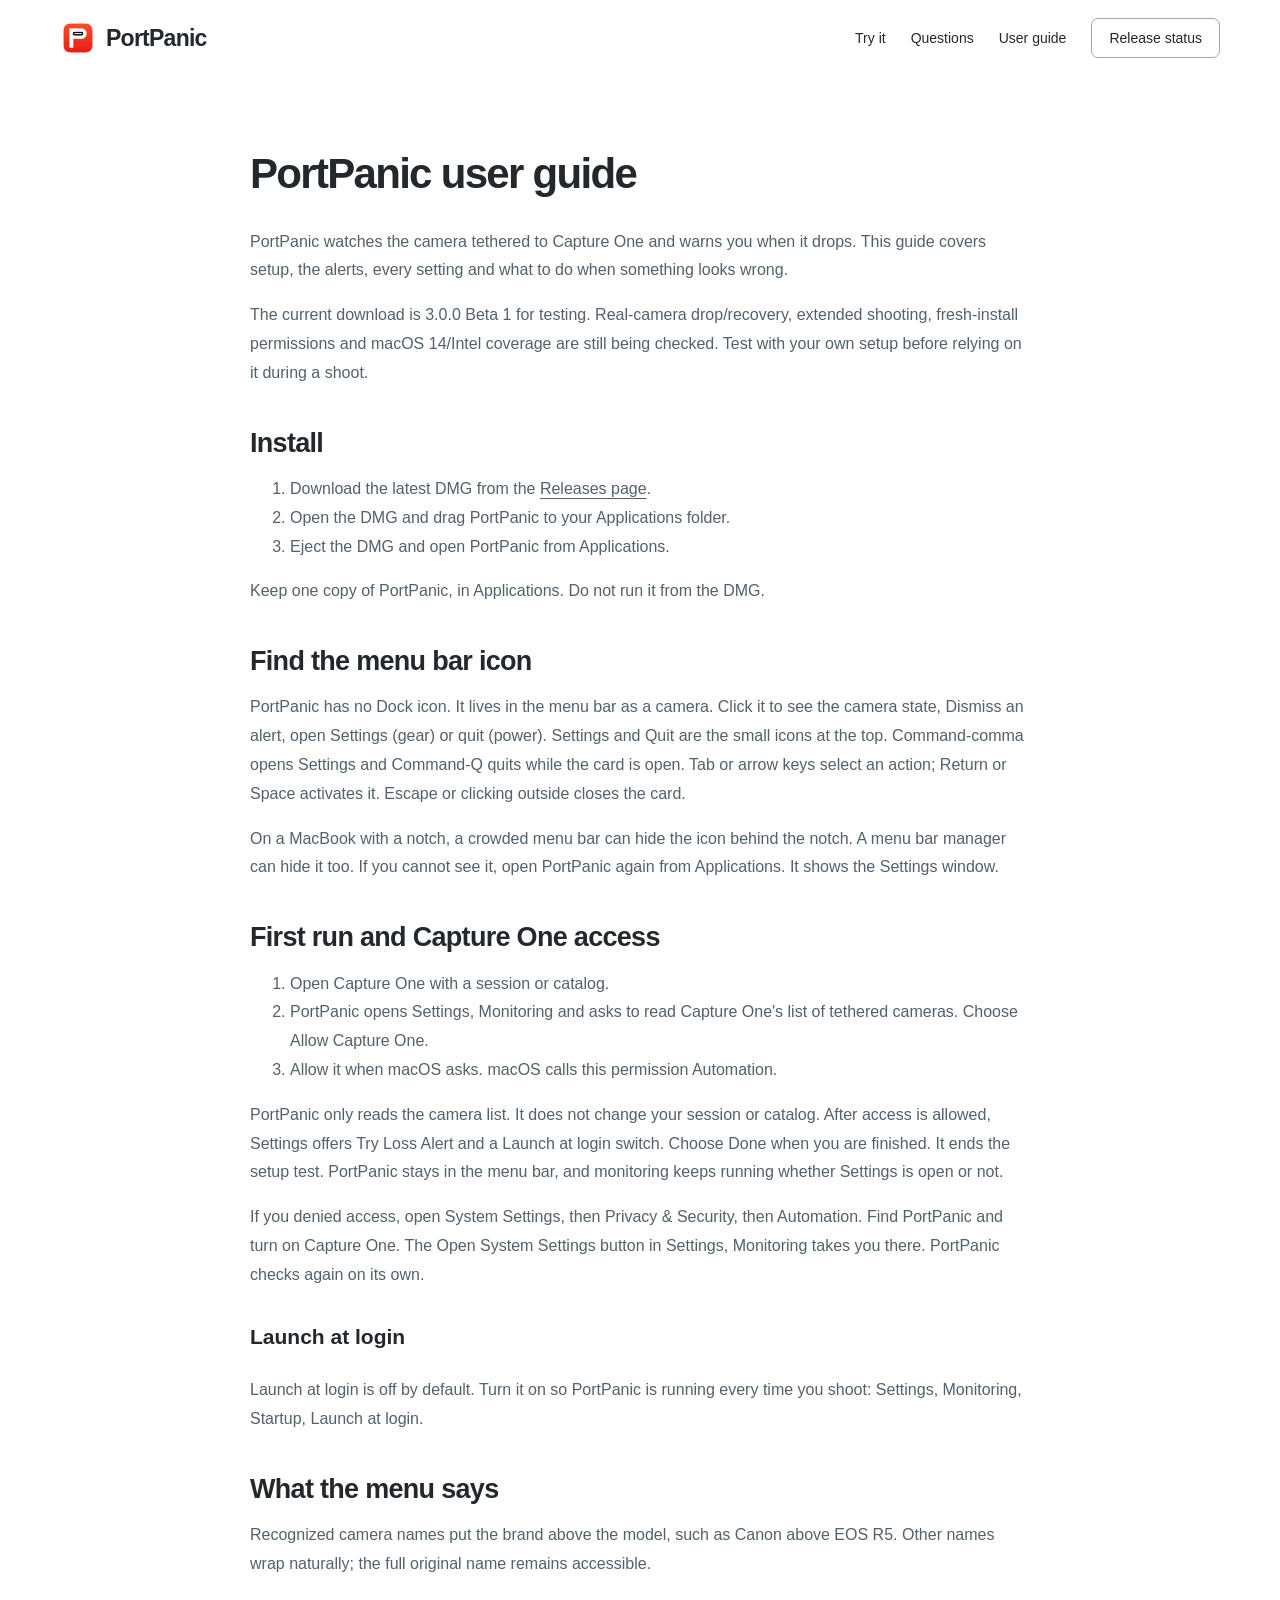
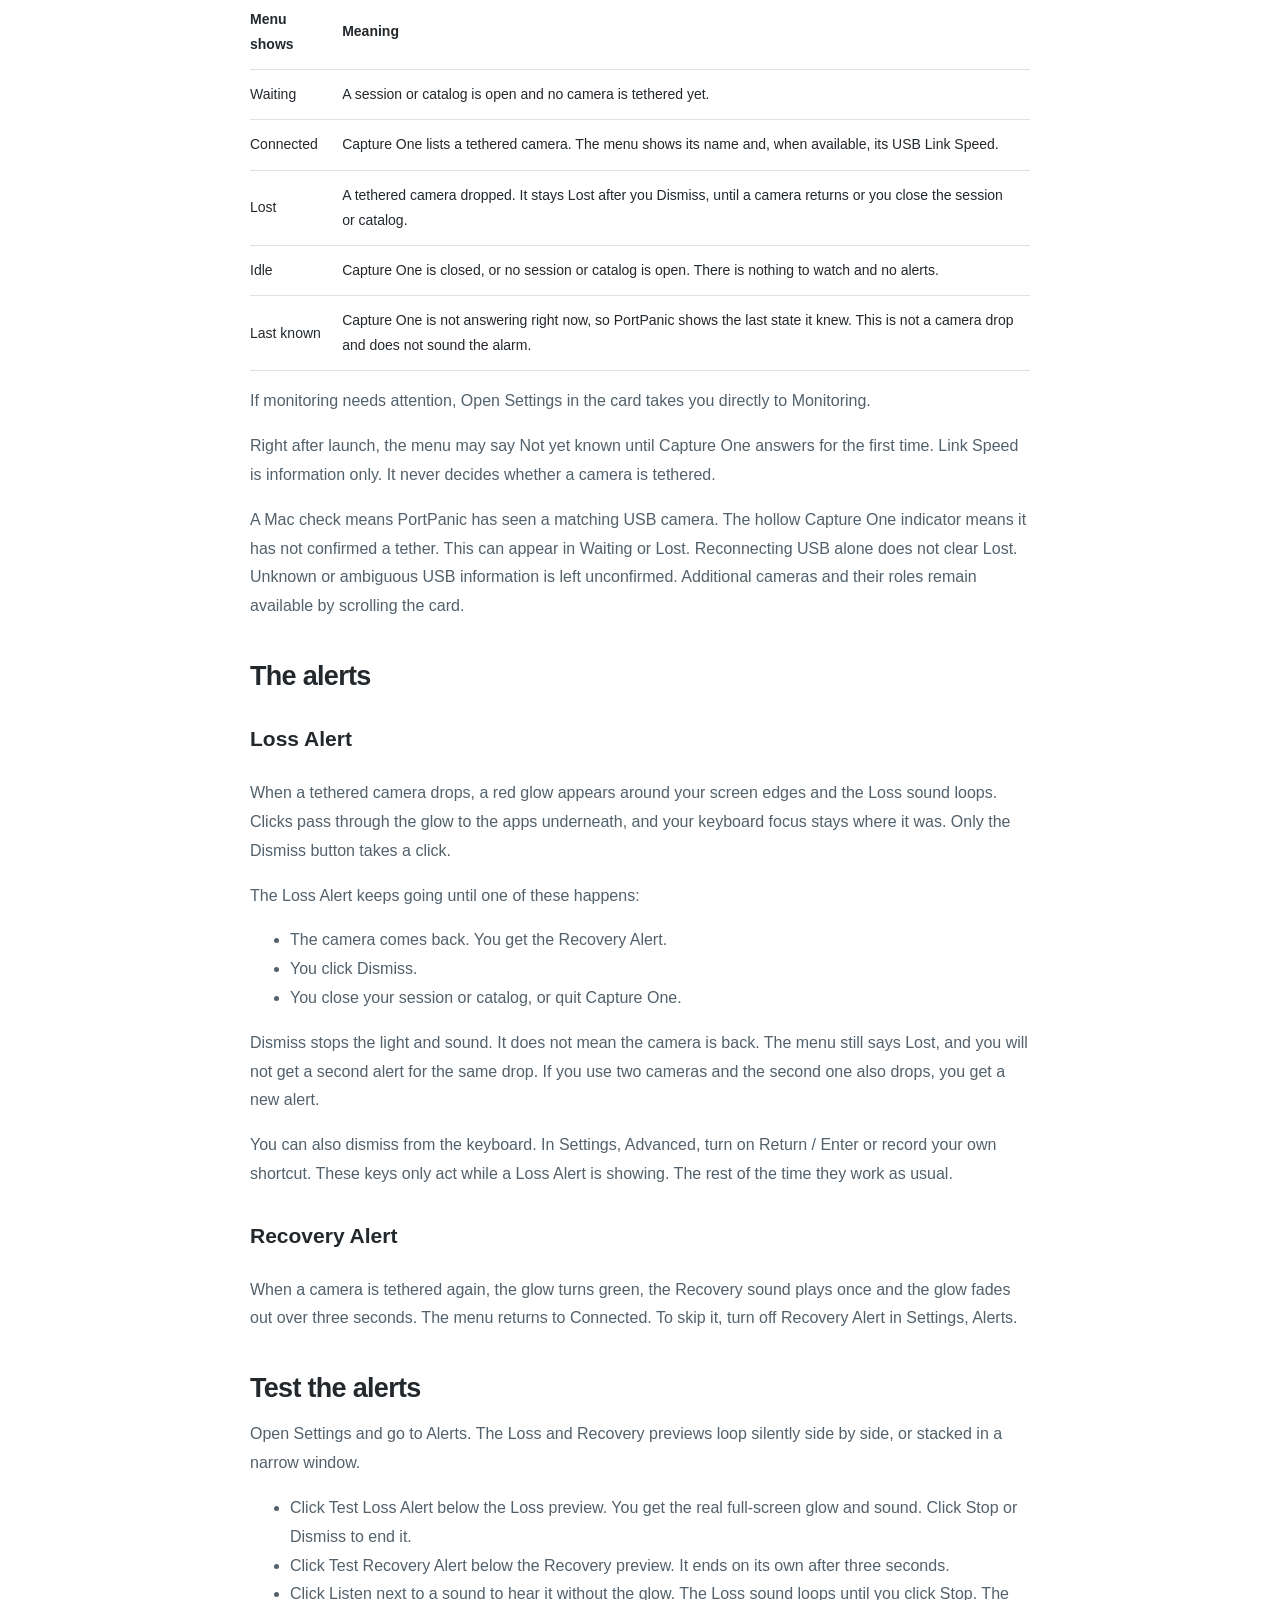
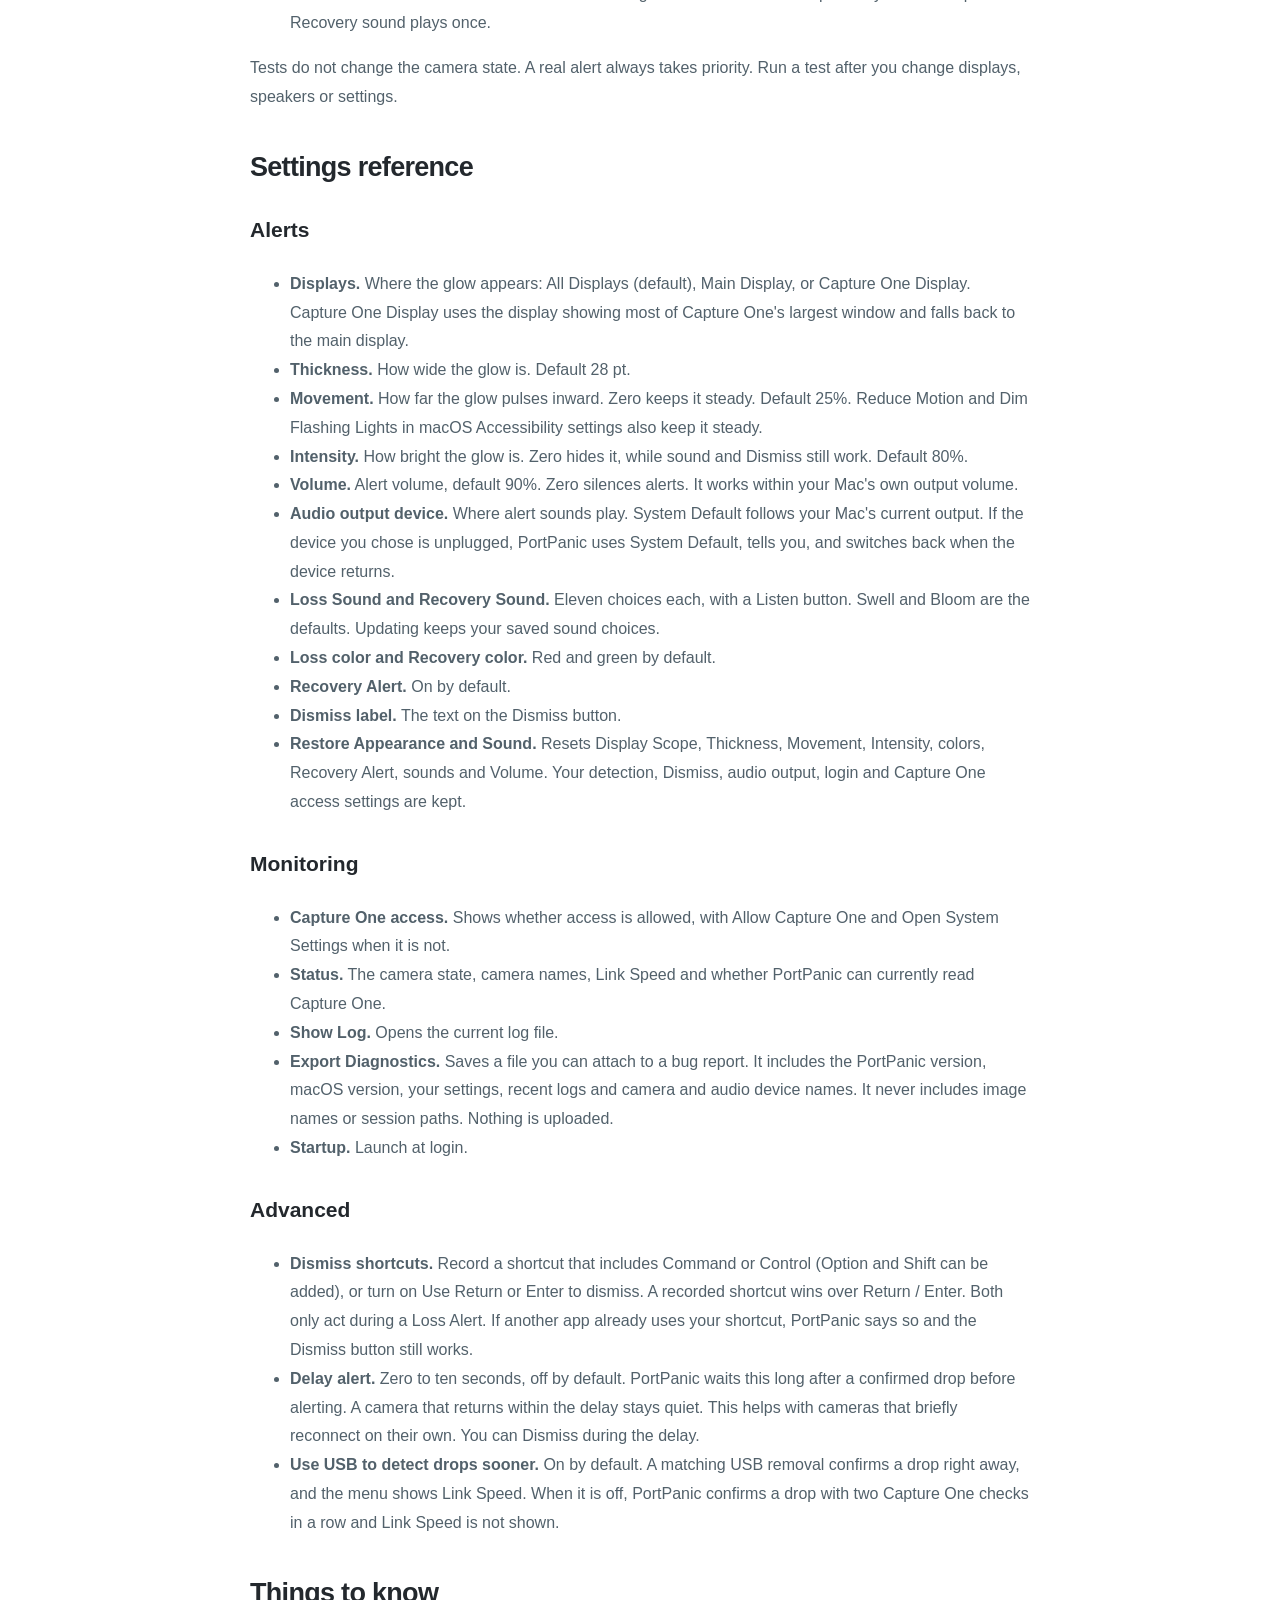
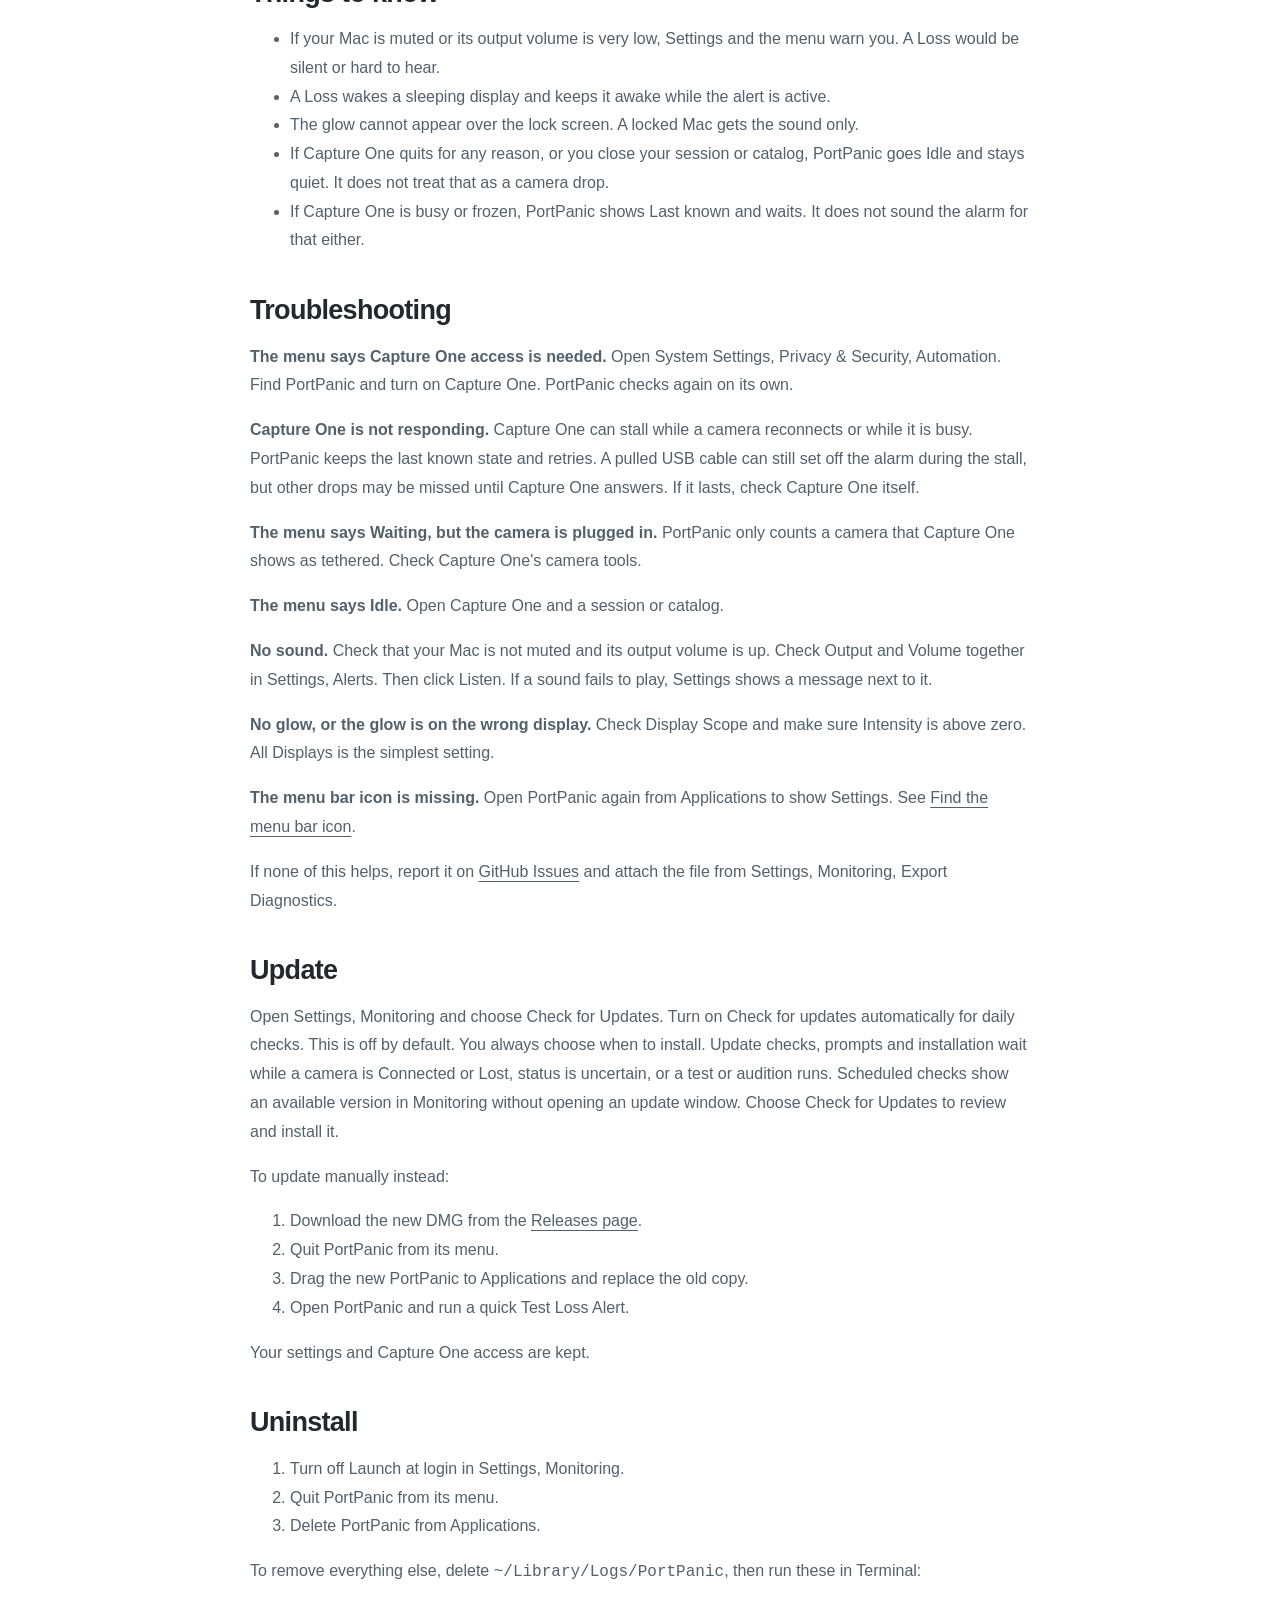
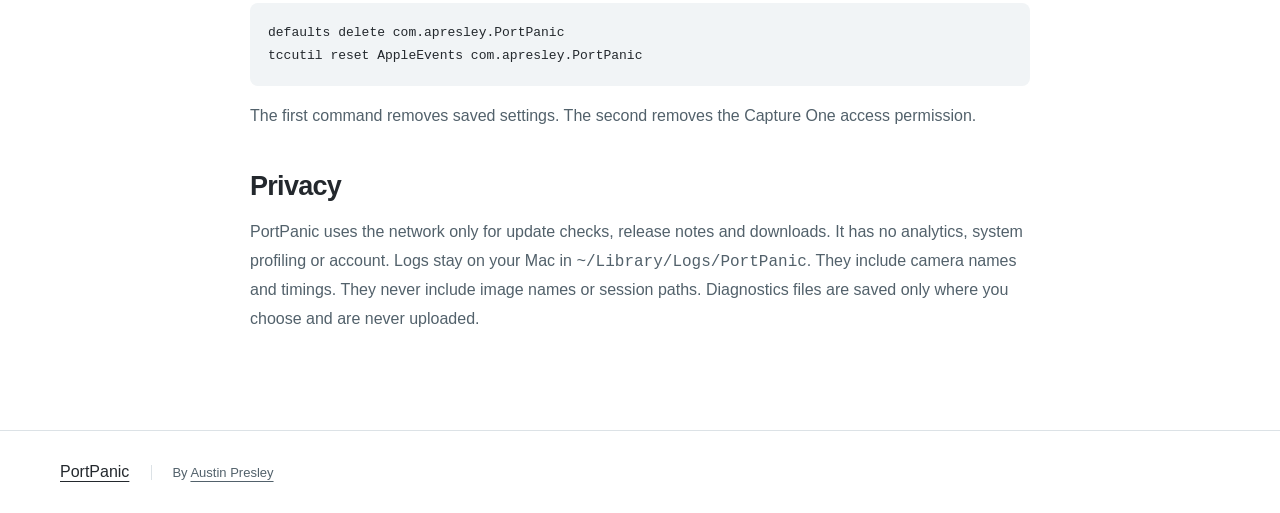
==== commit 1b273ba4: "Prepare clearly labeled Beta 1 download and testing guidance" ====
--- a/docs/guide.html
+++ b/docs/guide.html
@@ -1,7 +1,8 @@
-<!doctype html><html lang="en"><head><meta charset="utf-8"><meta name="viewport" content="width=device-width,initial-scale=1"><title>PortPanic user guide</title><link rel="icon" href="assets/icon.png"><link rel="stylesheet" href="styles.css?v=redesign-1"></head><body><header class="header wrap"><a class="brand" href="./"><img src="assets/icon.png" width="36" height="36" alt="">PortPanic</a><nav aria-label="Main navigation"><a href="./#try-it">Try it</a><a class="nav-questions" href="./#questions">Questions</a><a href="guide.html">User guide</a><a class="nav-release" href="./#download">Release status</a></nav></header><main class="guide wrap"><h1 id="portpanic-user-guide">PortPanic user guide</h1>
+<!doctype html><html lang="en"><head><meta charset="utf-8"><meta name="viewport" content="width=device-width,initial-scale=1"><title>PortPanic user guide</title><link rel="icon" href="assets/icon.png"><link rel="stylesheet" href="styles.css?v=notch-1"></head><body><header class="header wrap"><a class="brand" href="./"><img src="assets/icon.png" width="36" height="36" alt="">PortPanic</a><nav aria-label="Main navigation"><a href="./#try-it">Try it</a><a class="nav-questions" href="./#questions">Questions</a><a href="guide.html">User guide</a><a class="nav-release" href="./#download">Release status</a></nav></header><main class="guide wrap"><h1 id="portpanic-user-guide">PortPanic user guide</h1>
 <p>PortPanic watches the camera tethered to Capture One and warns you when it
 drops. This guide covers setup, the alerts, every setting and what to do when
 something looks wrong.</p>
+<p>The current download is 3.0.0 Beta 1 for testing. Real-camera drop/recovery, extended shooting, fresh-install permissions and macOS 14/Intel coverage are still being checked. Test with your own setup before relying on it during a shoot.</p>
 <h2 id="install">Install</h2>
 <ol>
 <li>Download the latest DMG from the
--- a/docs/styles.css
+++ b/docs/styles.css
@@ -107,14 +107,11 @@
 .card-foot button:hover:not(:disabled){background:var(--preview-hover)}
 .card-foot button:disabled{opacity:.45;cursor:default}
 
-.edge-light{pointer-events:none;position:absolute;z-index:4;inset:0;opacity:.8;border-radius:10px;overflow:hidden}
-.edge-light>span{position:absolute;inset:0;border-radius:inherit;opacity:0;will-change:opacity;pointer-events:none}
-
-.glow-core{box-shadow:inset 0 0 0 1px rgb(var(--glow-color)/.95)}
-.glow-band{box-shadow:inset 0 0 calc(var(--glow-size)*.55) calc(var(--glow-size)*.12) rgb(var(--glow-color)/.7)}
-
-.glow-halo-compact{box-shadow:inset 0 0 calc(var(--glow-size)*.45) calc(var(--glow-size)*.04) rgb(var(--glow-color)/.6)}
-.glow-halo-expanded{box-shadow:inset 0 0 calc(var(--glow-size)*1.9) calc(var(--glow-size)*.35) rgb(var(--glow-color)/.62)}
+.display-glow{position:absolute;z-index:4;inset:0;width:100%;height:100%;pointer-events:none;overflow:hidden;color:rgb(var(--glow-color))}
+.notch-housing{fill:#15181a;stroke:none}
+.edge-light{opacity:.8;pointer-events:none}
+.edge-light>g{opacity:0;will-change:opacity}
+.edge-light use{fill:none;stroke:currentColor;stroke-linejoin:round}
 
 .demo-screen[data-alert=recovery]{--glow-color:31 255 82}
 
@@ -211,9 +208,9 @@
 /* The device, photograph and cable follow the approved composition. */
 .demo-stage{position:relative;--ambient:0;--ambient-color:255 20 20}
 .demo-ambient{position:absolute;inset:-25px -15px;border-radius:30px;background:radial-gradient(ellipse at center,rgb(var(--ambient-color)/.5),transparent 72%);opacity:var(--ambient);filter:blur(22px);pointer-events:none}
-.demo-screen{aspect-ratio:1.57;border:7px solid #25292c;border-bottom-width:11px;border-radius:14px 14px 5px 5px;box-shadow:0 0 0 1px #0002}
+.demo-screen{--notch-width:65px;--notch-height:11px;--display-radius:7px;aspect-ratio:1.57;border:7px solid #25292c;border-bottom-width:11px;border-radius:14px 14px 5px 5px;box-shadow:0 0 0 1px #0002}
 .screen-menu{position:relative;z-index:2;height:23px;font-size:8px}
-.screen-menu:before{content:"";position:absolute;width:65px;height:11px;top:-1px;left:calc(50% - 32.5px);border-radius:0 0 5px 5px;background:#15181a}
+
 .session-art{position:absolute;inset:23px 0 0;width:100%;height:calc(100% - 23px);object-fit:cover;object-position:center 57%}
 .computer-base{position:relative;width:104%;left:-2%;height:8px;border-radius:1px 1px 50% 50% / 1px 1px 90% 90%;background:linear-gradient(#c3c8cc,#e1e4e6 30%,#858d93 86%,#52585e);box-shadow:0 10px 17px -8px #23364260}
 .computer-base:after{content:"";position:absolute;top:0;left:40%;right:40%;height:3px;background:#969fa5;border-radius:0 0 7px 7px}
@@ -221,7 +218,7 @@
 .camera-name{font-size:clamp(22px,2.45vw,32px)}
 .card-top{font-size:9px}
 .card-tools{gap:8px}
-.edge-light{border-radius:7px 7px 0 0}
+
 .card-foot button{min-height:44px;min-width:52px;font-size:10px}
 .demo-dismiss{bottom:17px;min-height:64px}
 .demo-dismiss button{min-height:44px;font-size:11px}
@@ -363,9 +360,9 @@
 .demo-controls{gap:0}
 .demo-controls button{font-size:13px;gap:4px;padding-inline:5px}
 .demo-controls svg{width:15px;height:15px}
-.demo-screen{aspect-ratio:1.5;border-width:5px;border-bottom-width:8px;border-radius:12px 12px 4px 4px}
+.demo-screen{--notch-width:52px;--notch-height:9px;aspect-ratio:1.5;border-width:5px;border-bottom-width:8px;border-radius:12px 12px 4px 4px}
 .screen-menu{height:20px;font-size:7px;padding-inline:8px;gap:8px}
-.screen-menu:before{width:52px;left:calc(50% - 26px);height:9px}
+
 .session-art{top:20px;height:calc(100% - 20px)}
 .demo-card{top:27px;right:8px;width:min(52%,210px);border-radius:7px}
 .card-top{font-size:8px;padding:7px 9px}
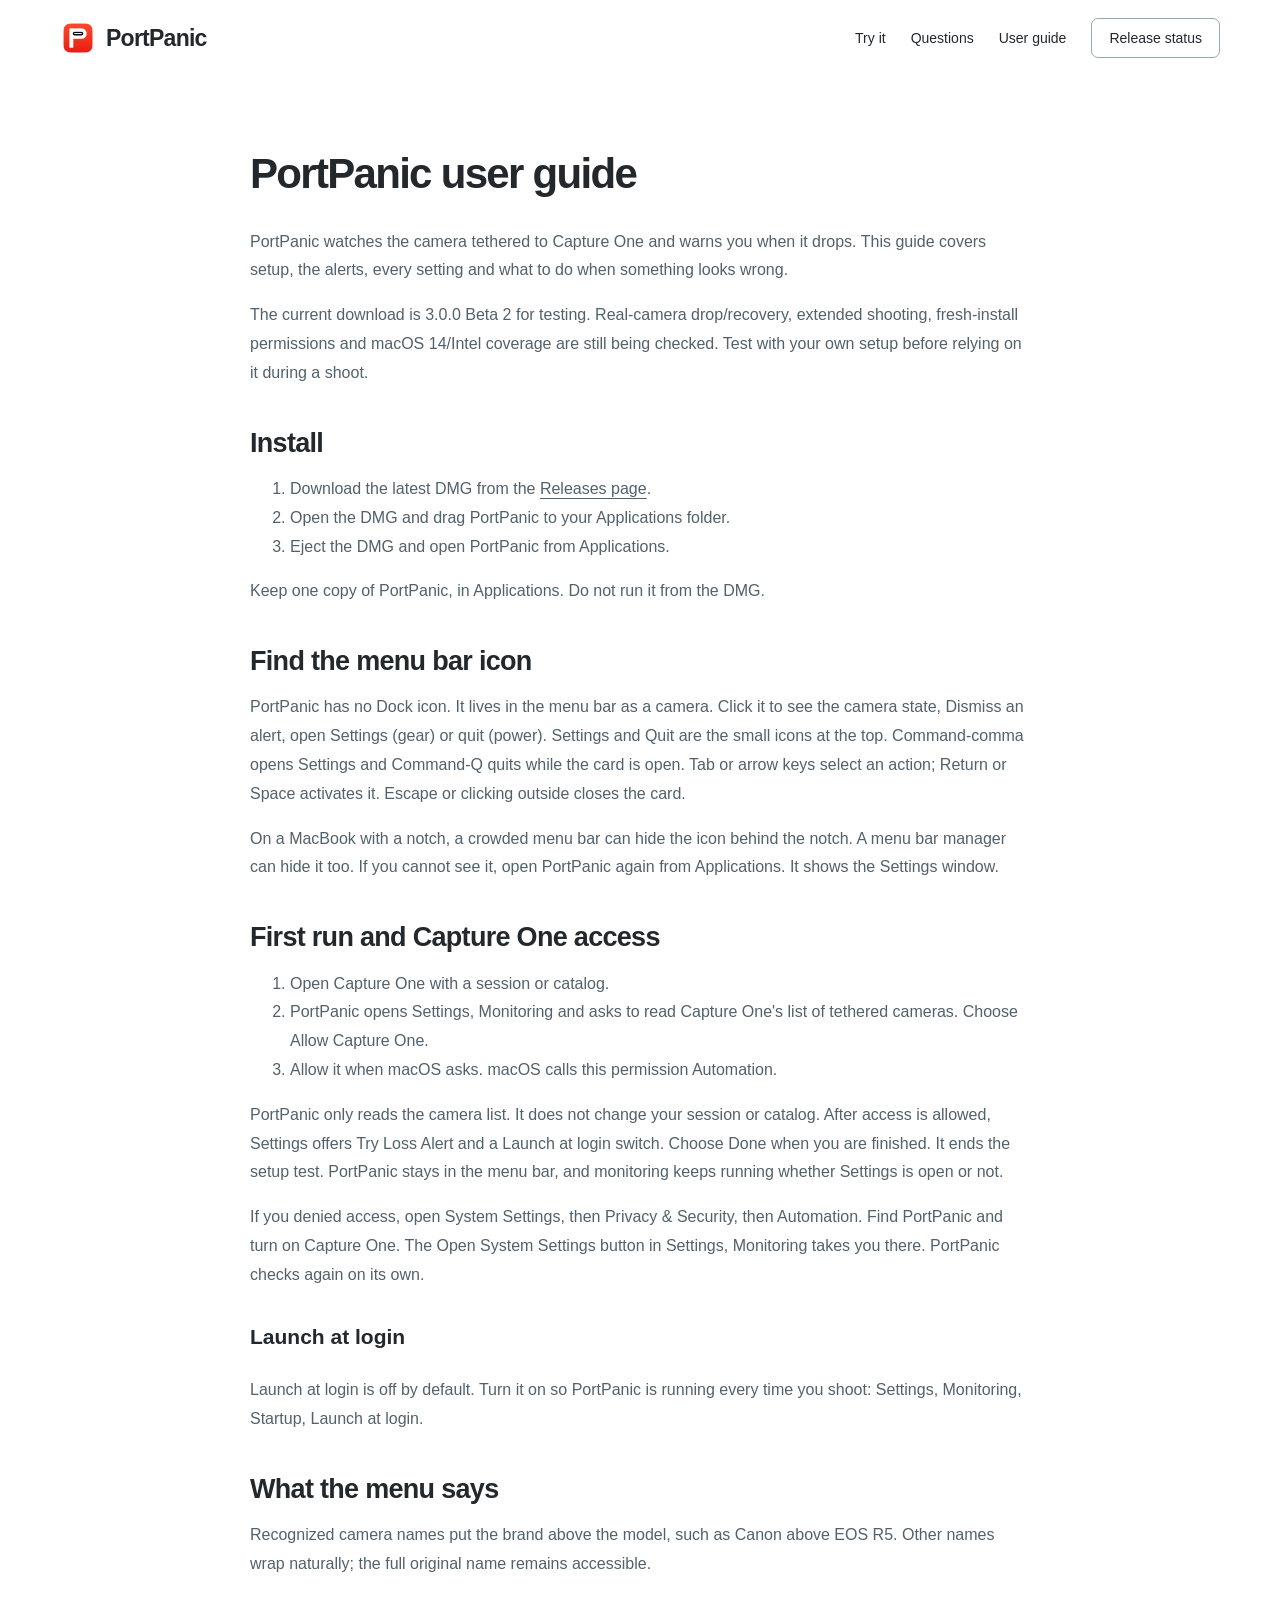
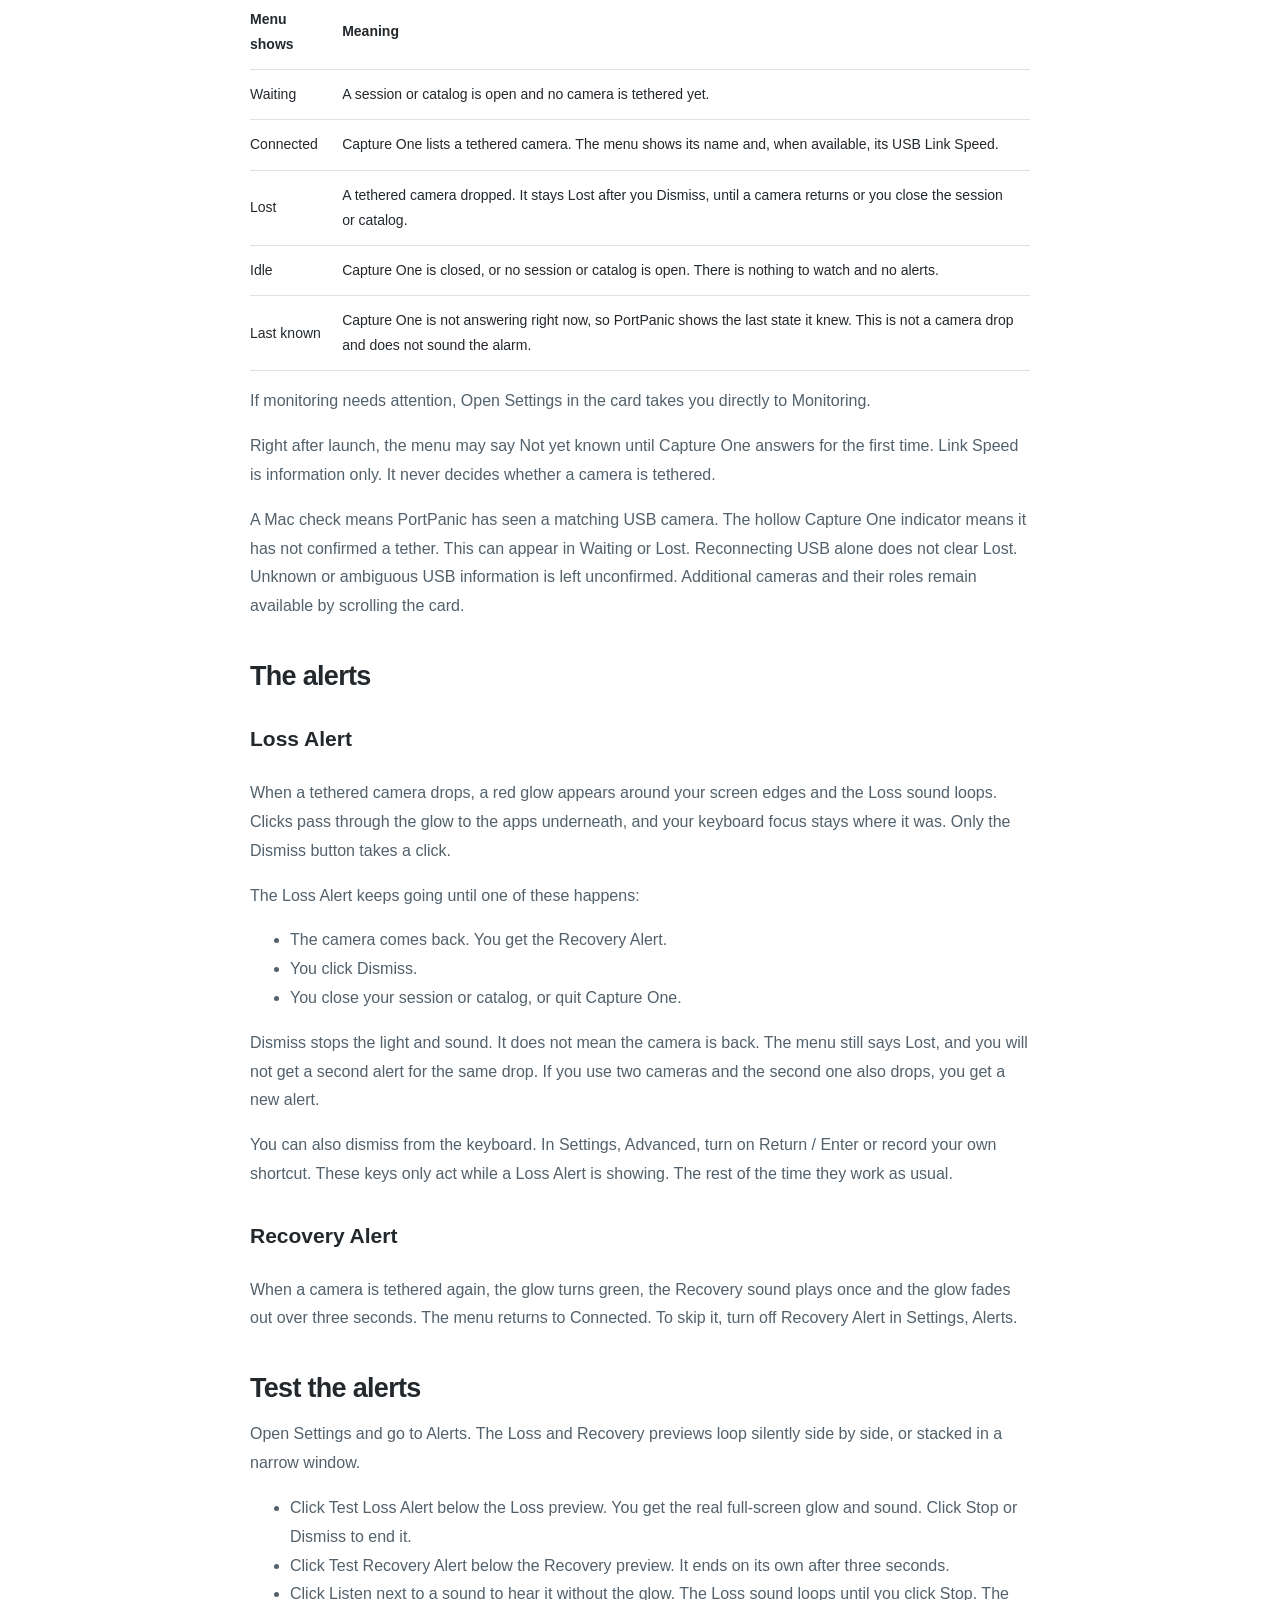
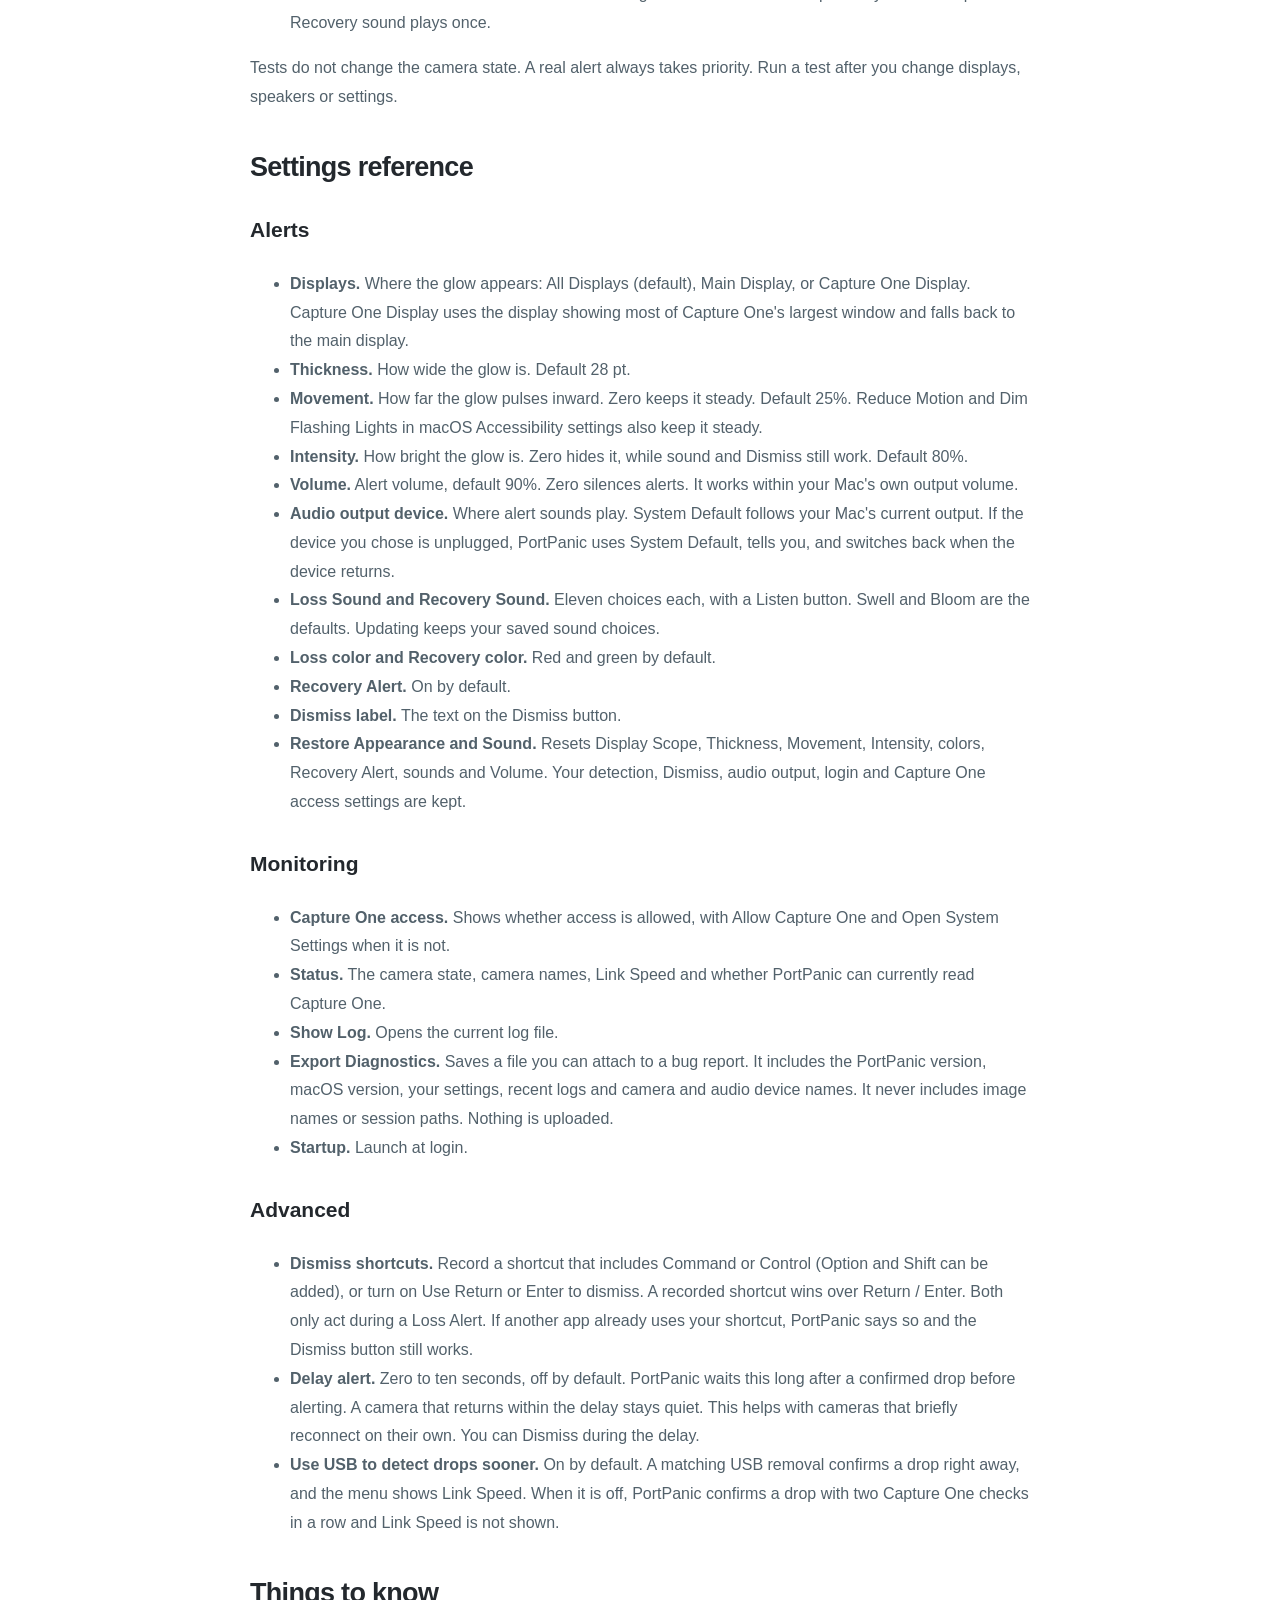
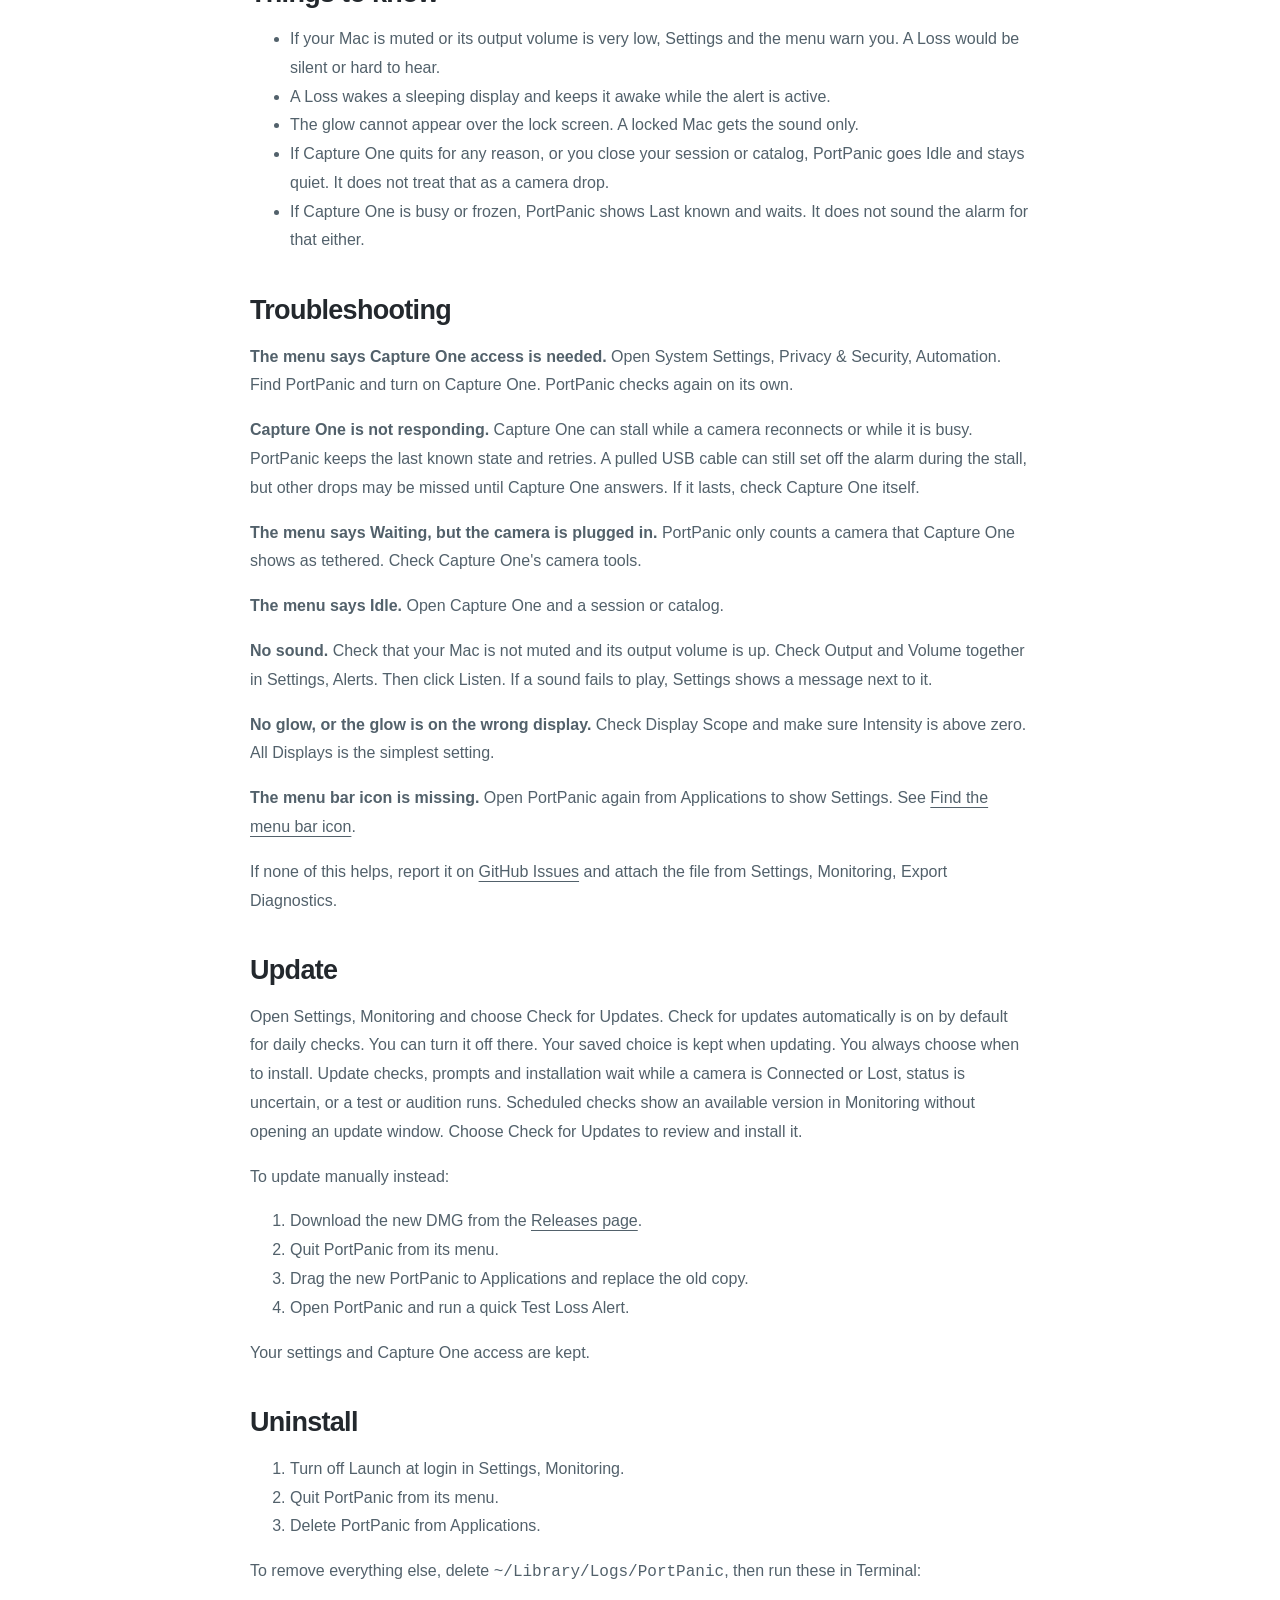
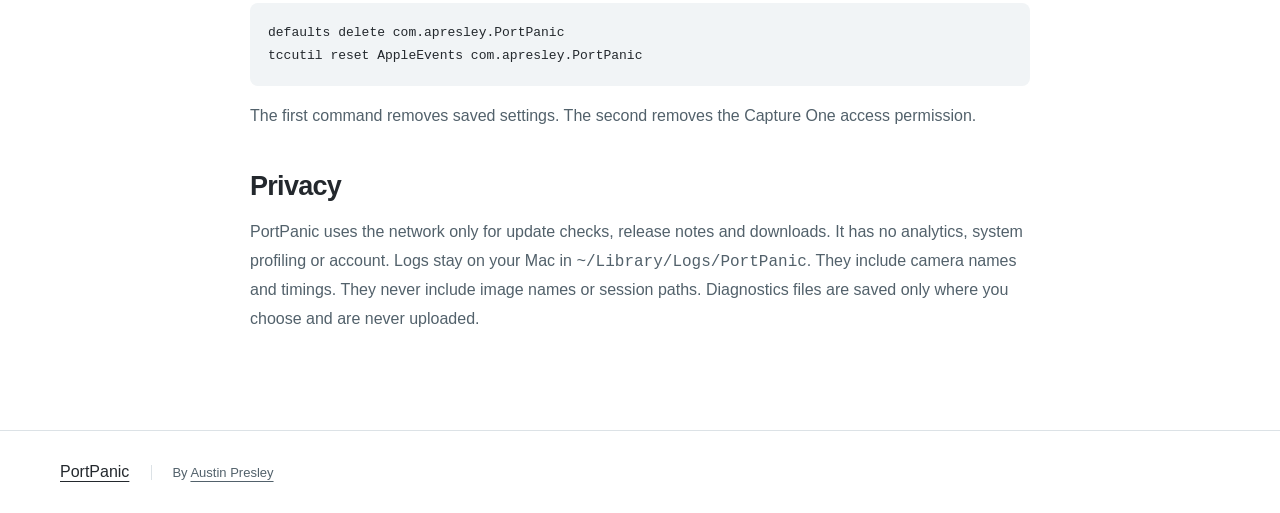
==== commit cccdaba3: "Describe Beta 2 and enabled daily update checks" ====
--- a/docs/guide.html
+++ b/docs/guide.html
@@ -2,7 +2,7 @@
 <p>PortPanic watches the camera tethered to Capture One and warns you when it
 drops. This guide covers setup, the alerts, every setting and what to do when
 something looks wrong.</p>
-<p>The current download is 3.0.0 Beta 1 for testing. Real-camera drop/recovery, extended shooting, fresh-install permissions and macOS 14/Intel coverage are still being checked. Test with your own setup before relying on it during a shoot.</p>
+<p>The current download is 3.0.0 Beta 2 for testing. Real-camera drop/recovery, extended shooting, fresh-install permissions and macOS 14/Intel coverage are still being checked. Test with your own setup before relying on it during a shoot.</p>
 <h2 id="install">Install</h2>
 <ol>
 <li>Download the latest DMG from the
@@ -206,10 +206,11 @@
 <a href="https://github.com/austinpresley/PortPanic-Releases/issues">GitHub Issues</a> and attach
 the file from Settings, Monitoring, Export Diagnostics.</p>
 <h2 id="update">Update</h2>
-<p>Open Settings, Monitoring and choose Check for Updates. Turn on Check for
-updates automatically for daily checks. This is off by default. You always
-choose when to install. Update checks, prompts and installation wait while a
-camera is Connected or Lost, status is uncertain, or a test or audition runs.
+<p>Open Settings, Monitoring and choose Check for Updates. Check for updates
+automatically is on by default for daily checks. You can turn it off there.
+Your saved choice is kept when updating. You always choose when to install.
+Update checks, prompts and installation wait while a camera is Connected or
+Lost, status is uncertain, or a test or audition runs.
 Scheduled checks show an available version in Monitoring without opening an
 update window. Choose Check for Updates to review and install it.</p>
 <p>To update manually instead:</p>
@@ -239,4 +240,4 @@
 It has no analytics, system profiling or account. Logs stay on your
 Mac in <code>~/Library/Logs/PortPanic</code>. They include camera names and timings. They
 never include image names or session paths. Diagnostics files are saved only
-where you choose and are never uploaded.</p></main><footer class="footer wrap"><a href="./">PortPanic</a><p>By <a href="https://apresley.com/apps">Austin Presley</a></p></footer></body></html>+where you choose and are never uploaded.</p></main><footer class="footer wrap"><a href="./">PortPanic</a><p>By <a href="https://apresley.com/apps">Austin Presley</a></p></footer></body></html>
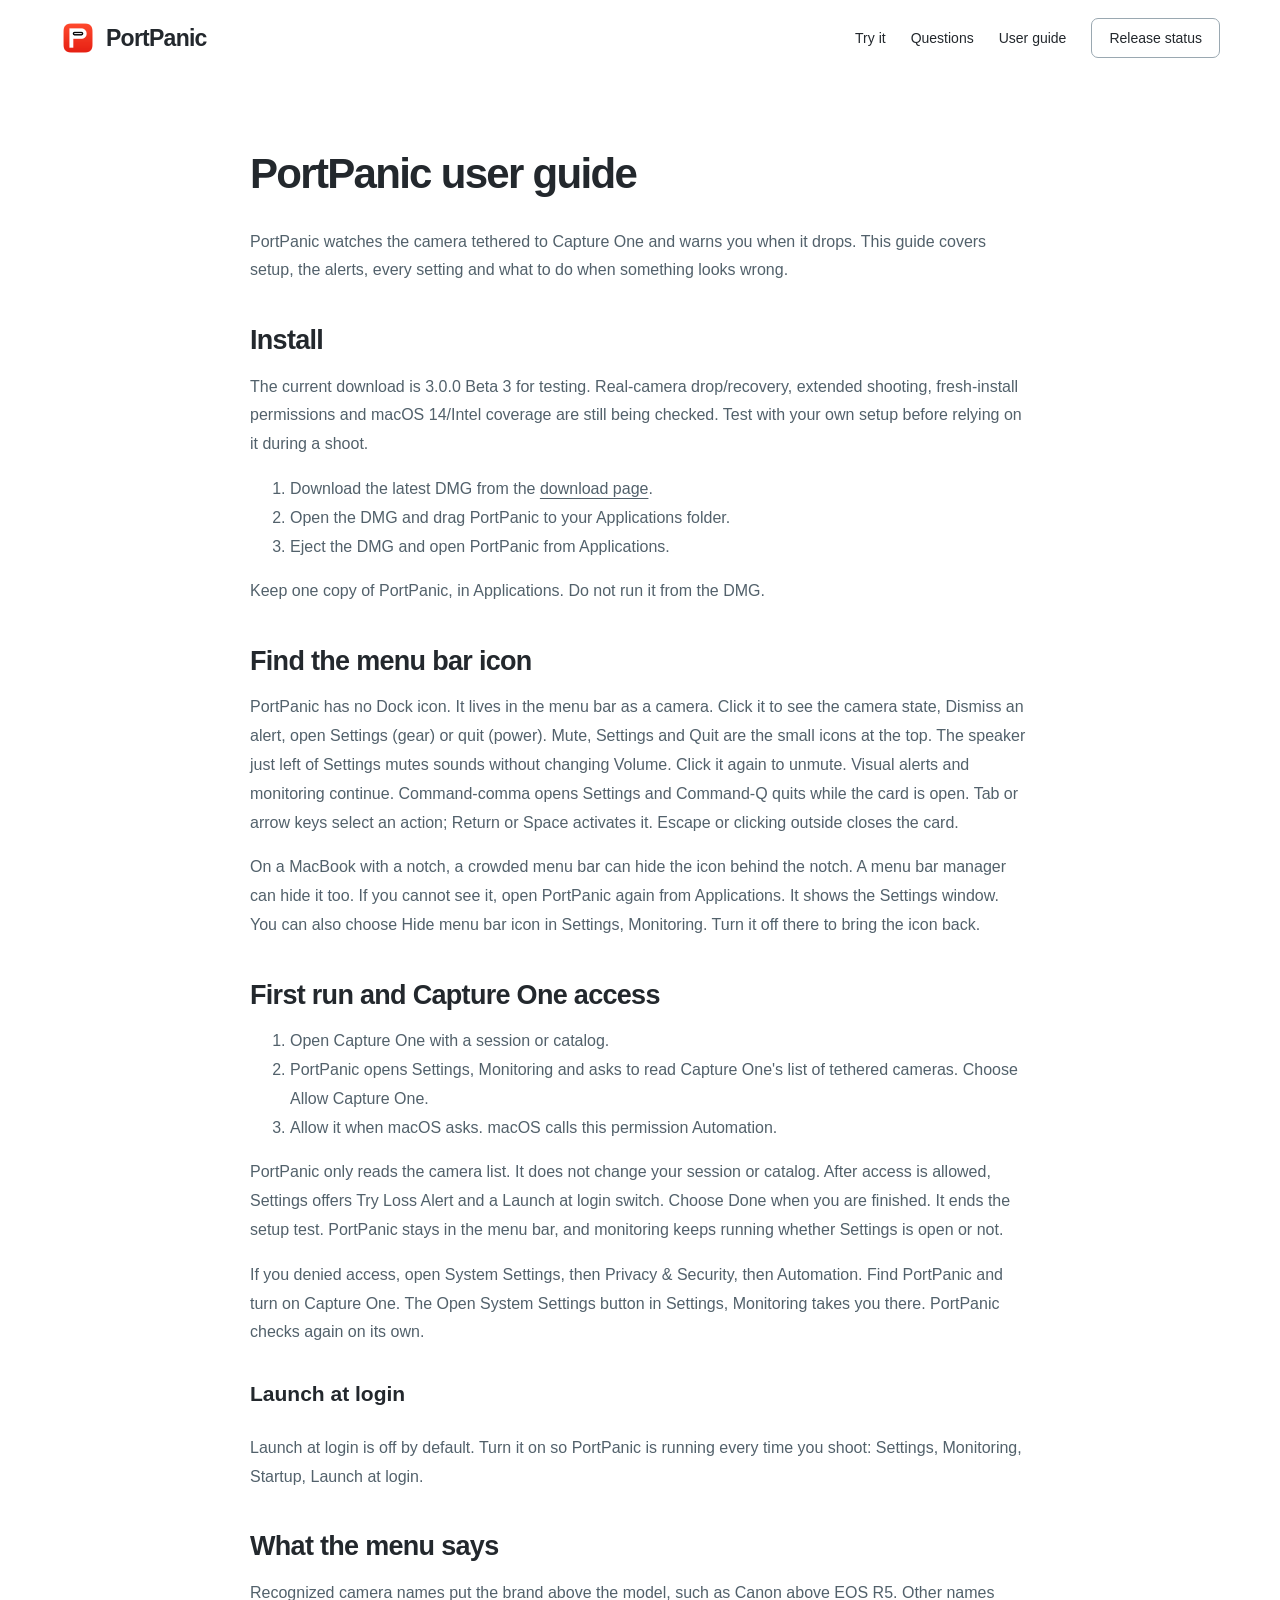
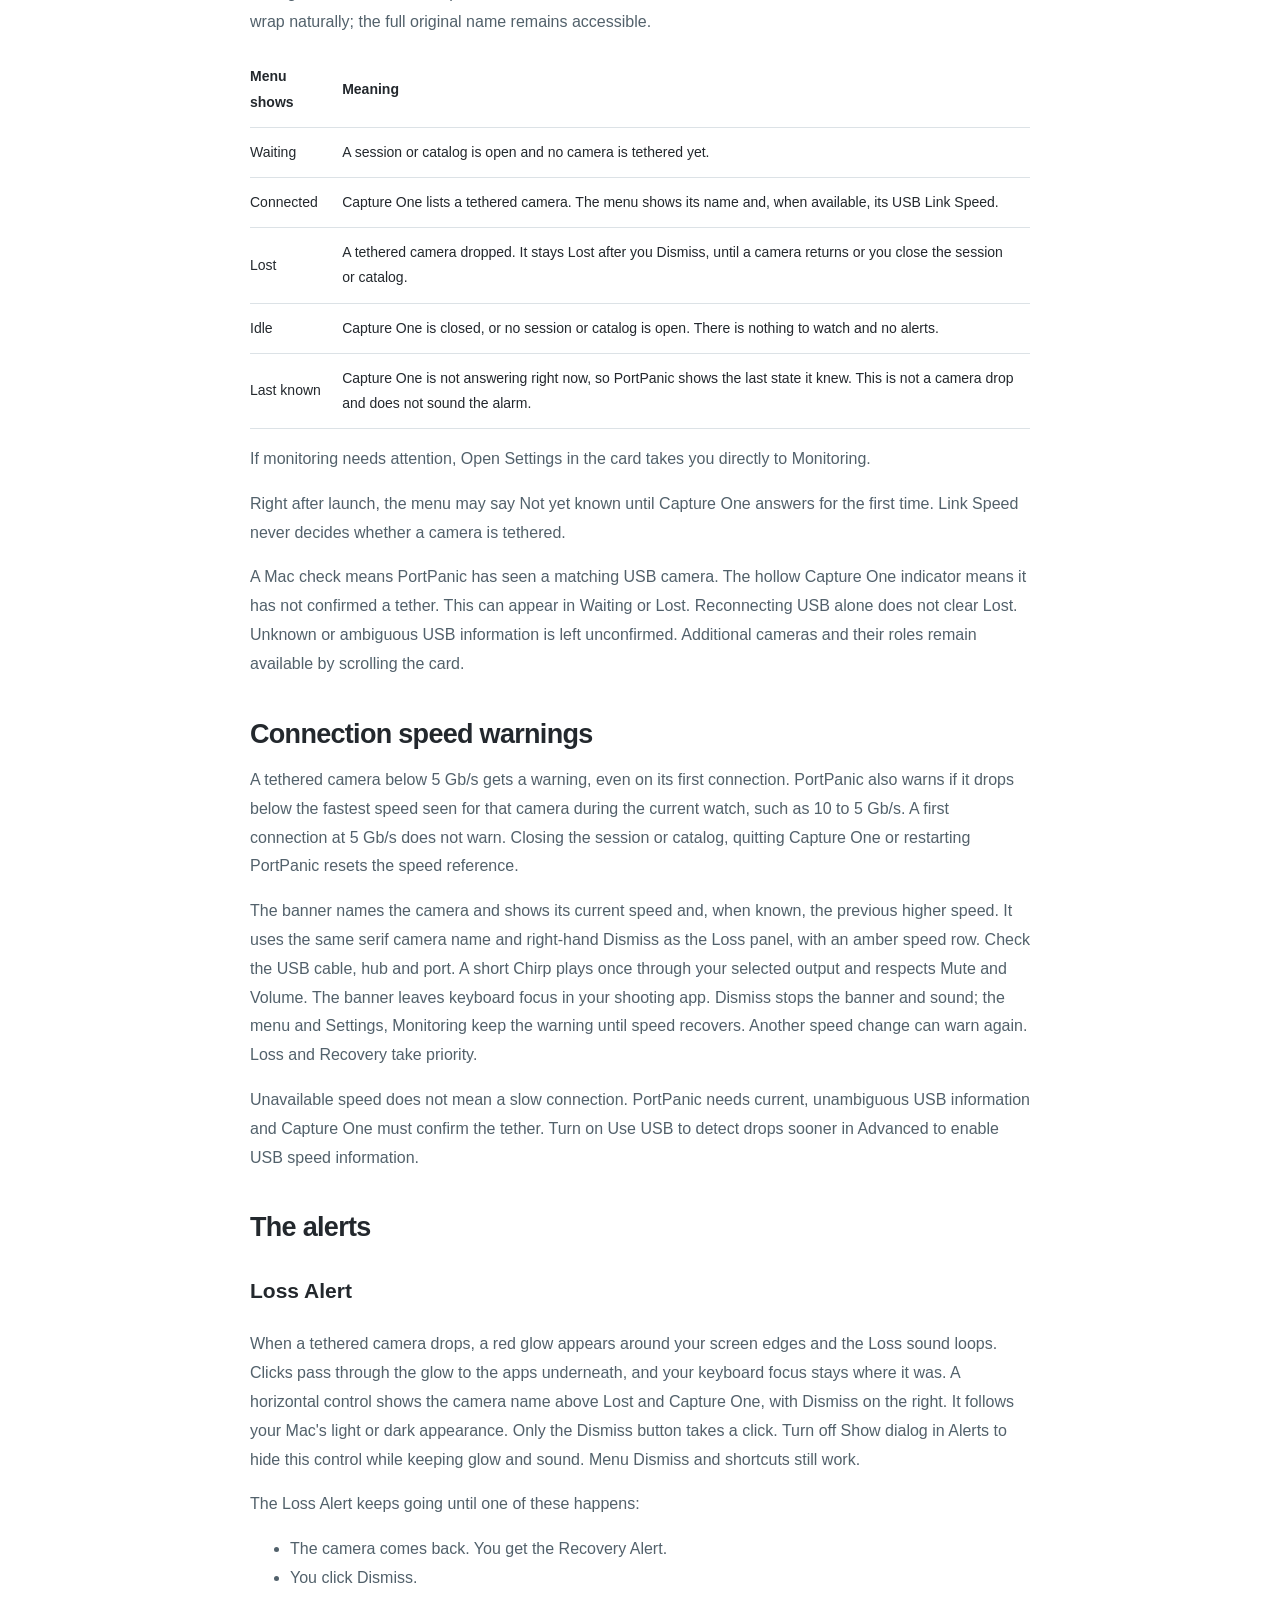
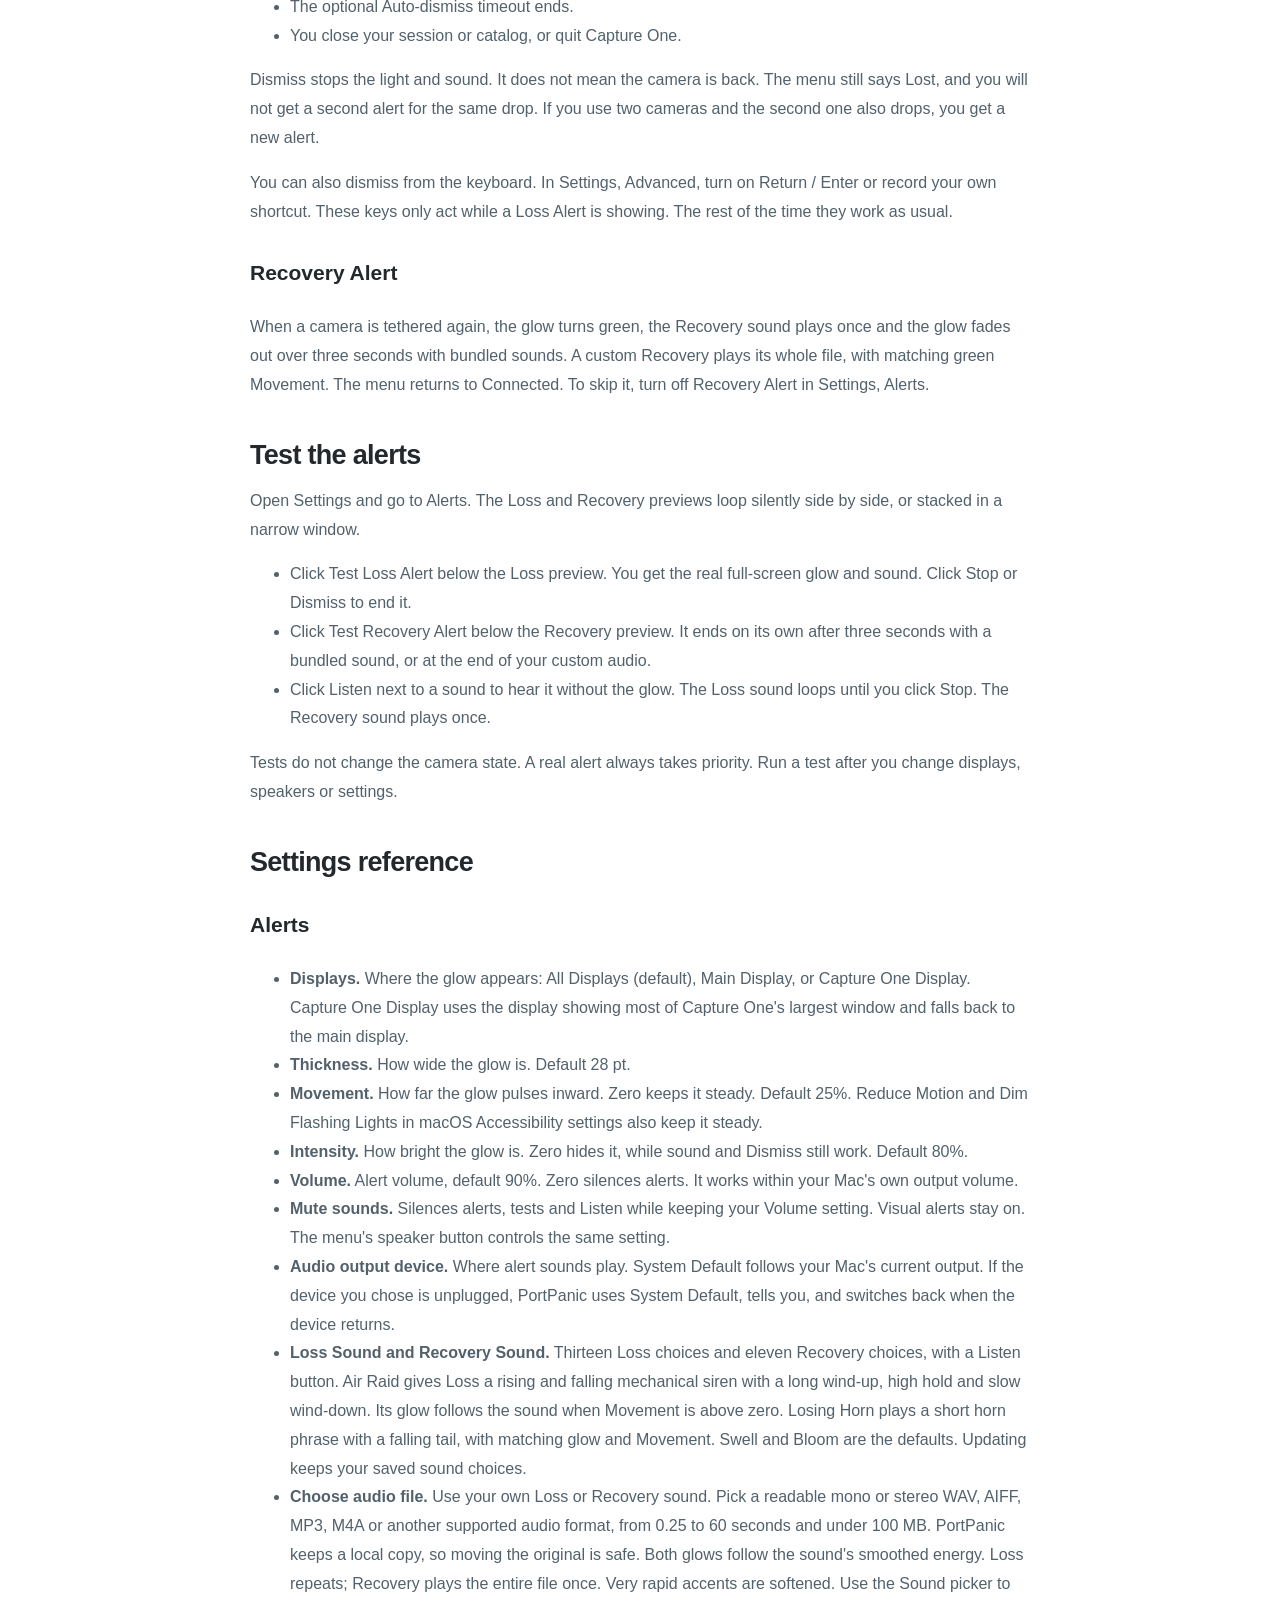
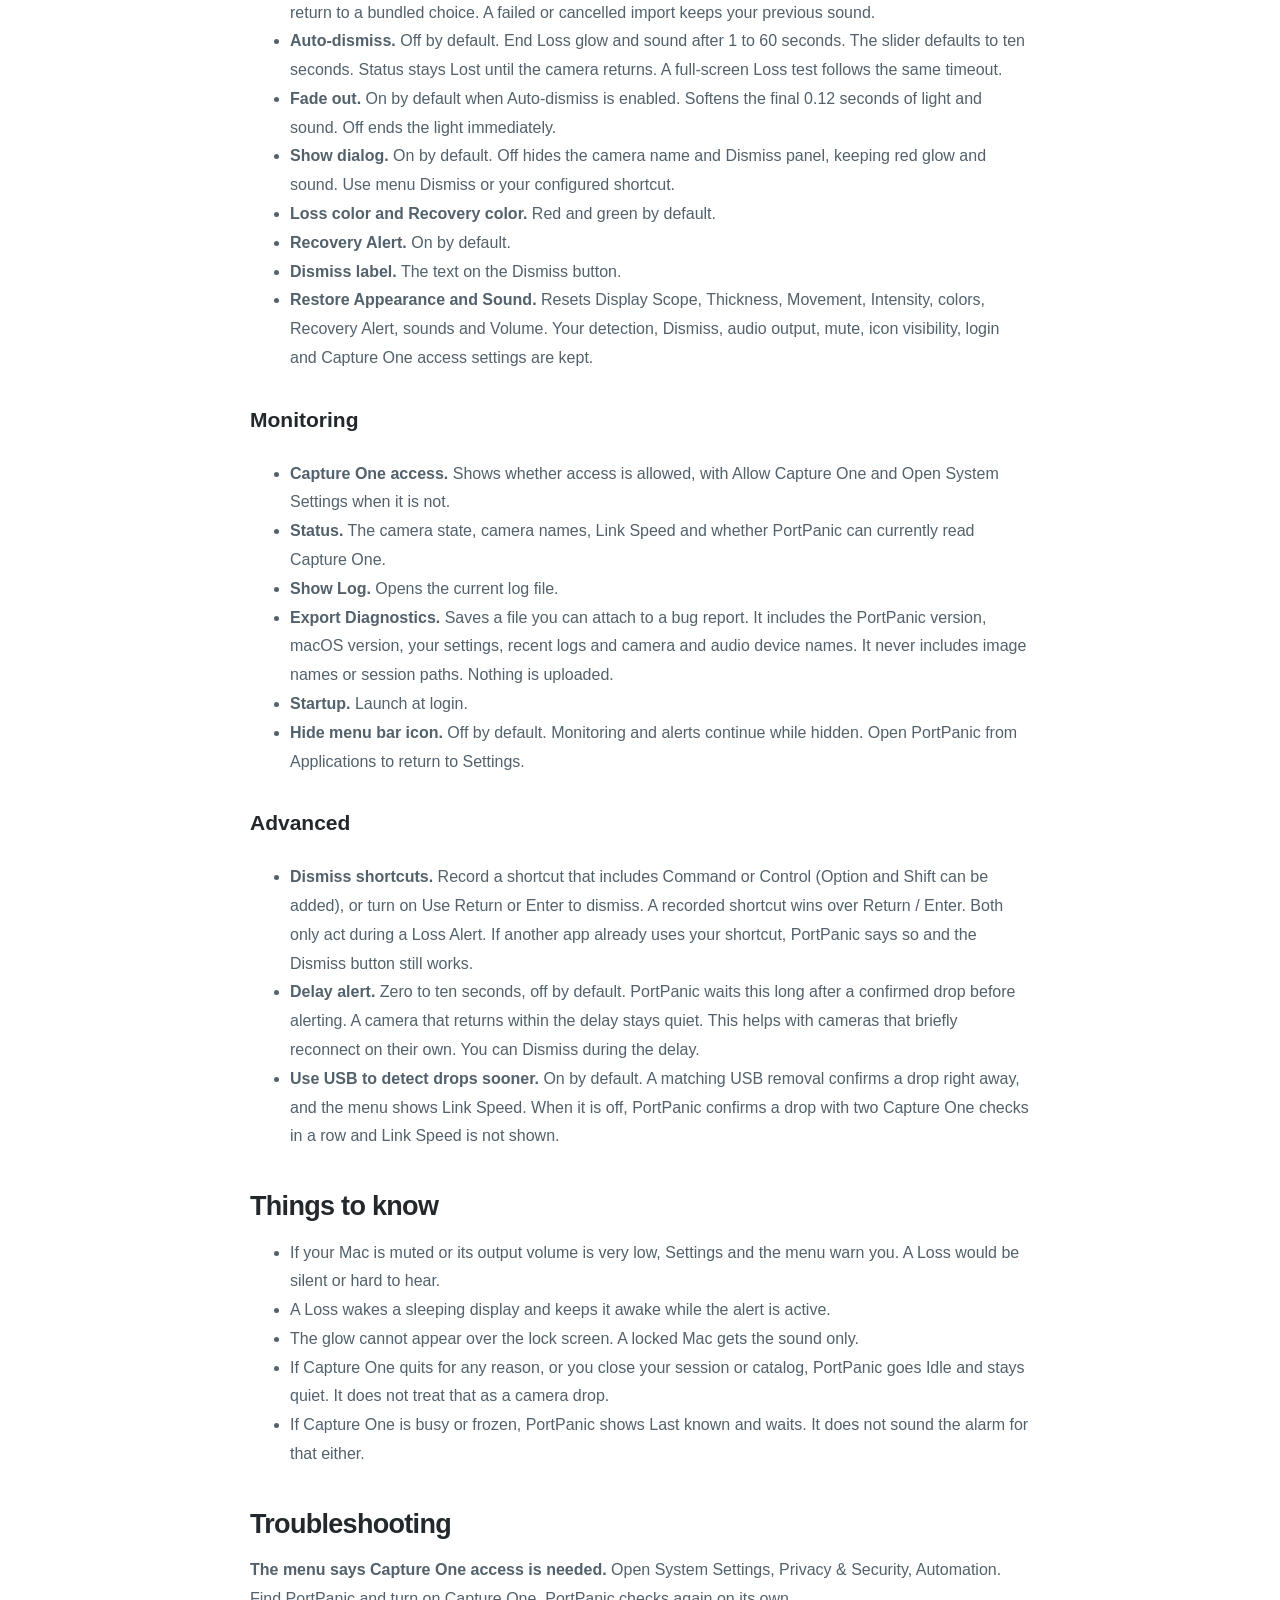
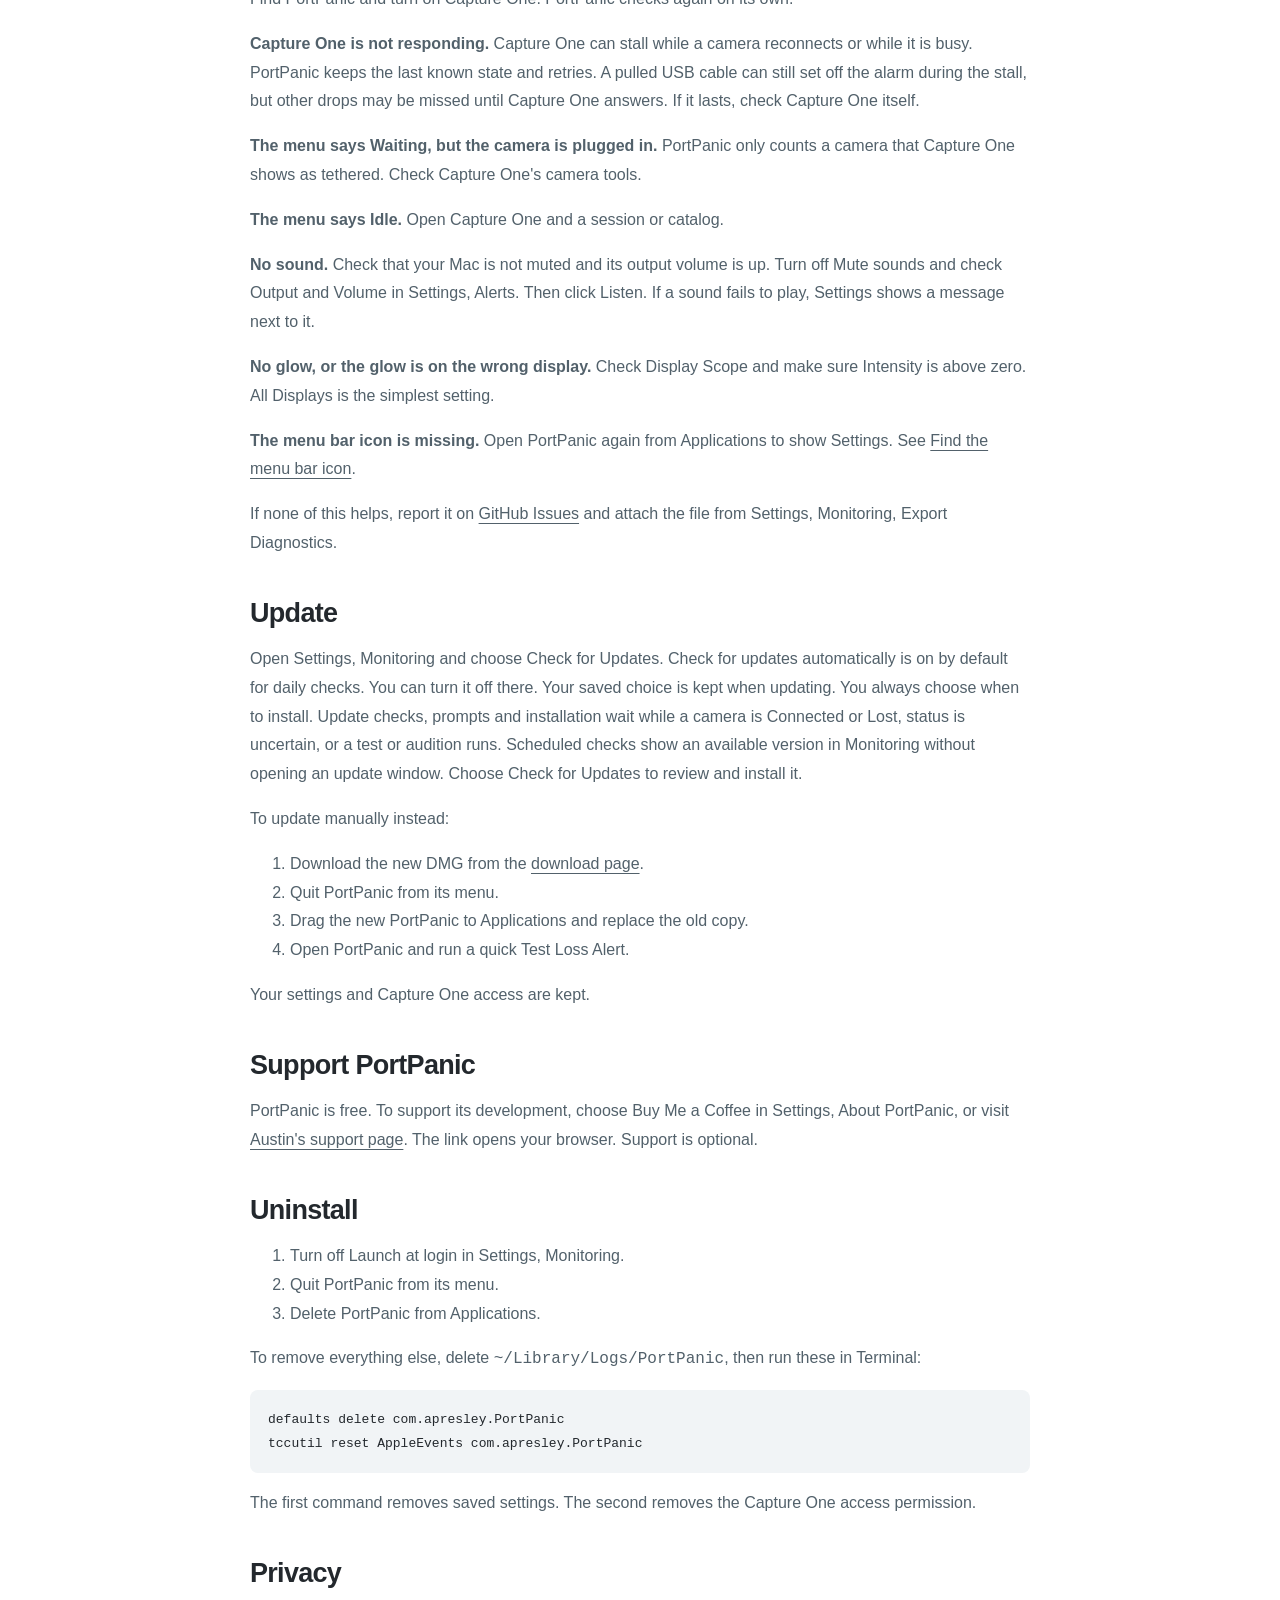
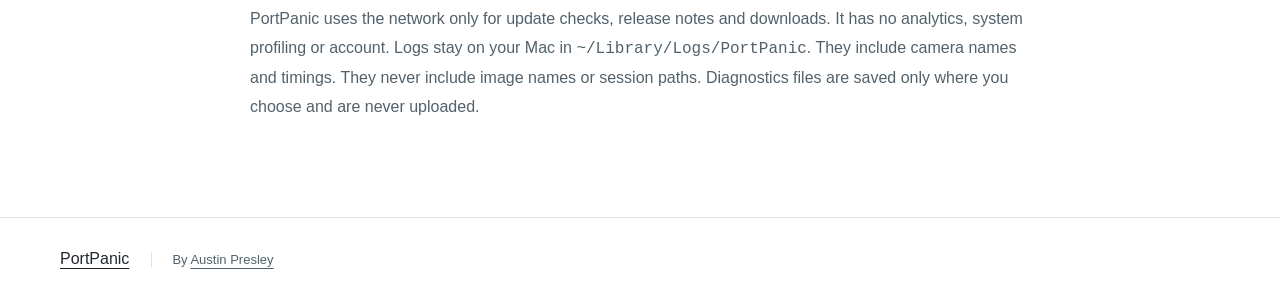
==== commit 7c0cfafb: "Describe Beta 3 and the new alert controls" ====
--- a/docs/guide.html
+++ b/docs/guide.html
@@ -2,11 +2,11 @@
 <p>PortPanic watches the camera tethered to Capture One and warns you when it
 drops. This guide covers setup, the alerts, every setting and what to do when
 something looks wrong.</p>
-<p>The current download is 3.0.0 Beta 2 for testing. Real-camera drop/recovery, extended shooting, fresh-install permissions and macOS 14/Intel coverage are still being checked. Test with your own setup before relying on it during a shoot.</p>
 <h2 id="install">Install</h2>
+<p>The current download is 3.0.0 Beta 3 for testing. Real-camera drop/recovery, extended shooting, fresh-install permissions and macOS 14/Intel coverage are still being checked. Test with your own setup before relying on it during a shoot.</p>
 <ol>
 <li>Download the latest DMG from the
-   <a href="https://austinpresley.github.io/PortPanic-Releases/#download">Releases page</a>.</li>
+   <a href="https://austinpresley.github.io/PortPanic-Releases/#download">download page</a>.</li>
 <li>Open the DMG and drag PortPanic to your Applications folder.</li>
 <li>Eject the DMG and open PortPanic from Applications.</li>
 </ol>
@@ -14,12 +14,16 @@
 <h2 id="find-the-menu-bar-icon">Find the menu bar icon</h2>
 <p>PortPanic has no Dock icon. It lives in the menu bar as a camera. Click it to see
 the camera state, Dismiss an alert, open Settings (gear) or quit (power).
-Settings and Quit are the small icons at the top. Command-comma opens Settings
+Mute, Settings and Quit are the small icons at the top. The speaker just left
+of Settings mutes sounds without changing Volume. Click it again to unmute.
+Visual alerts and monitoring continue. Command-comma opens Settings
 and Command-Q quits while the card is open. Tab or arrow keys select an action;
 Return or Space activates it. Escape or clicking outside closes the card.</p>
 <p>On a MacBook with a notch, a crowded menu bar can hide the icon behind the
 notch. A menu bar manager can hide it too. If you cannot see it, open
-PortPanic again from Applications. It shows the Settings window.</p>
+PortPanic again from Applications. It shows the Settings window.
+You can also choose Hide menu bar icon in Settings, Monitoring. Turn it off
+there to bring the icon back.</p>
 <h2 id="first-run-and-capture-one-access">First run and Capture One access</h2>
 <ol>
 <li>Open Capture One with a session or catalog.</li>
@@ -75,22 +79,42 @@
 <p>If monitoring needs attention, Open Settings in the card takes you directly to
 Monitoring.</p>
 <p>Right after launch, the menu may say Not yet known until Capture One answers
-for the first time. Link Speed is information only. It never decides whether
+for the first time. Link Speed never decides whether
 a camera is tethered.</p>
 <p>A Mac check means PortPanic has seen a matching USB camera. The hollow Capture
 One indicator means it has not confirmed a tether. This can appear in Waiting
 or Lost. Reconnecting USB alone does not clear Lost. Unknown or ambiguous USB
 information is left unconfirmed. Additional cameras and their roles remain
 available by scrolling the card.</p>
+<h2 id="connection-speed-warnings">Connection speed warnings</h2>
+<p>A tethered camera below 5 Gb/s gets a warning, even on its first connection.
+PortPanic also warns if it drops below the fastest speed seen for that camera
+during the current watch, such as 10 to 5 Gb/s. A first connection at 5 Gb/s
+does not warn. Closing the session or catalog, quitting Capture One or
+restarting PortPanic resets the speed reference.</p>
+<p>The banner names the camera and shows its current speed and, when known, the
+previous higher speed. It uses the same serif camera name and right-hand Dismiss
+as the Loss panel, with an amber speed row. Check the USB cable, hub and port. A short Chirp plays
+once through your selected output and respects Mute and Volume. The banner
+leaves keyboard focus in your shooting app. Dismiss stops the banner and sound;
+the menu and Settings, Monitoring keep the warning until speed recovers.
+Another speed change can warn again. Loss and Recovery take priority.</p>
+<p>Unavailable speed does not mean a slow connection. PortPanic needs current,
+unambiguous USB information and Capture One must confirm the tether. Turn on
+Use USB to detect drops sooner in Advanced to enable USB speed information.</p>
 <h2 id="the-alerts">The alerts</h2>
 <h3 id="loss-alert">Loss Alert</h3>
 <p>When a tethered camera drops, a red glow appears around your screen edges and
 the Loss sound loops. Clicks pass through the glow to the apps underneath, and
-your keyboard focus stays where it was. Only the Dismiss button takes a click.</p>
+your keyboard focus stays where it was. A horizontal control shows the camera
+name above Lost and Capture One, with Dismiss on the right. It follows your
+Mac's light or dark appearance. Only the Dismiss button takes a click. Turn off Show dialog in Alerts to hide
+this control while keeping glow and sound. Menu Dismiss and shortcuts still work.</p>
 <p>The Loss Alert keeps going until one of these happens:</p>
 <ul>
 <li>The camera comes back. You get the Recovery Alert.</li>
 <li>You click Dismiss.</li>
+<li>The optional Auto-dismiss timeout ends.</li>
 <li>You close your session or catalog, or quit Capture One.</li>
 </ul>
 <p>Dismiss stops the light and sound. It does not mean the camera is back. The
@@ -101,7 +125,8 @@
 showing. The rest of the time they work as usual.</p>
 <h3 id="recovery-alert">Recovery Alert</h3>
 <p>When a camera is tethered again, the glow turns green, the Recovery sound plays
-once and the glow fades out over three seconds. The menu returns to Connected.
+once and the glow fades out over three seconds with bundled sounds. A custom
+Recovery plays its whole file, with matching green Movement. The menu returns to Connected.
 To skip it, turn off Recovery Alert in Settings, Alerts.</p>
 <h2 id="test-the-alerts">Test the alerts</h2>
 <p>Open Settings and go to Alerts. The Loss and Recovery previews loop silently
@@ -110,7 +135,7 @@
 <li>Click Test Loss Alert below the Loss preview. You get the real full-screen glow
   and sound. Click Stop or Dismiss to end it.</li>
 <li>Click Test Recovery Alert below the Recovery preview. It ends on its own after
-  three seconds.</li>
+  three seconds with a bundled sound, or at the end of your custom audio.</li>
 <li>Click Listen next to a sound to hear it without the glow. The Loss sound
   loops until you click Stop. The Recovery sound plays once.</li>
 </ul>
@@ -130,17 +155,38 @@
   still work. Default 80%.</li>
 <li><strong>Volume.</strong> Alert volume, default 90%. Zero silences alerts. It works within
   your Mac's own output volume.</li>
+<li><strong>Mute sounds.</strong> Silences alerts, tests and Listen while keeping your Volume
+  setting. Visual alerts stay on. The menu's speaker button controls the same setting.</li>
 <li><strong>Audio output device.</strong> Where alert sounds play. System Default follows your
   Mac's current output. If the device you chose is unplugged, PortPanic uses
   System Default, tells you, and switches back when the device returns.</li>
-<li><strong>Loss Sound and Recovery Sound.</strong> Eleven choices each, with a Listen button.
+<li><strong>Loss Sound and Recovery Sound.</strong> Thirteen Loss choices and eleven Recovery
+  choices, with a Listen button. Air Raid gives Loss a rising and falling
+  mechanical siren with a long wind-up, high hold and slow wind-down. Its
+  glow follows the sound when Movement is above zero. Losing Horn plays a
+  short horn phrase with a falling tail, with matching glow and Movement.
   Swell and Bloom are the defaults. Updating keeps your saved sound choices.</li>
+<li><strong>Choose audio file.</strong> Use your own Loss or Recovery sound. Pick a readable
+  mono or stereo WAV, AIFF, MP3, M4A or another supported audio format, from
+  0.25 to 60 seconds and under 100 MB. PortPanic keeps a local copy, so moving
+  the original is safe. Both glows follow the sound's smoothed energy. Loss
+  repeats; Recovery plays the entire file once. Very rapid accents are softened.
+  Use the Sound picker to return to a bundled choice. A failed or cancelled
+  import keeps your previous sound.</li>
+<li><strong>Auto-dismiss.</strong> Off by default. End Loss glow and sound after 1 to 60
+  seconds. The slider defaults to ten seconds. Status stays Lost until the
+  camera returns. A full-screen Loss test follows the same timeout.</li>
+<li><strong>Fade out.</strong> On by default when Auto-dismiss is enabled. Softens the final
+  0.12 seconds of light and sound. Off ends the light immediately.</li>
+<li><strong>Show dialog.</strong> On by default. Off hides the camera name and Dismiss panel,
+  keeping red glow and sound. Use menu Dismiss or your configured shortcut.</li>
 <li><strong>Loss color and Recovery color.</strong> Red and green by default.</li>
 <li><strong>Recovery Alert.</strong> On by default.</li>
 <li><strong>Dismiss label.</strong> The text on the Dismiss button.</li>
 <li><strong>Restore Appearance and Sound.</strong> Resets Display Scope, Thickness, Movement,
   Intensity, colors, Recovery Alert, sounds and Volume. Your detection,
-  Dismiss, audio output, login and Capture One access settings are kept.</li>
+  Dismiss, audio output, mute, icon visibility, login and Capture One access
+  settings are kept.</li>
 </ul>
 <h3 id="monitoring">Monitoring</h3>
 <ul>
@@ -154,6 +200,8 @@
   camera and audio device names. It never includes image names or session
   paths. Nothing is uploaded.</li>
 <li><strong>Startup.</strong> Launch at login.</li>
+<li><strong>Hide menu bar icon.</strong> Off by default. Monitoring and alerts continue while
+  hidden. Open PortPanic from Applications to return to Settings.</li>
 </ul>
 <h3 id="advanced">Advanced</h3>
 <ul>
@@ -196,7 +244,7 @@
 a camera that Capture One shows as tethered. Check Capture One's camera tools.</p>
 <p><strong>The menu says Idle.</strong> Open Capture One and a session or catalog.</p>
 <p><strong>No sound.</strong> Check that your Mac is not muted and its output volume is up.
-Check Output and Volume together in Settings, Alerts. Then
+Turn off Mute sounds and check Output and Volume in Settings, Alerts. Then
 click Listen. If a sound fails to play, Settings shows a message next to it.</p>
 <p><strong>No glow, or the glow is on the wrong display.</strong> Check Display Scope and make
 sure Intensity is above zero. All Displays is the simplest setting.</p>
@@ -216,12 +264,17 @@
 <p>To update manually instead:</p>
 <ol>
 <li>Download the new DMG from the
-   <a href="https://austinpresley.github.io/PortPanic-Releases/#download">Releases page</a>.</li>
+   <a href="https://austinpresley.github.io/PortPanic-Releases/#download">download page</a>.</li>
 <li>Quit PortPanic from its menu.</li>
 <li>Drag the new PortPanic to Applications and replace the old copy.</li>
 <li>Open PortPanic and run a quick Test Loss Alert.</li>
 </ol>
 <p>Your settings and Capture One access are kept.</p>
+<h2 id="support-portpanic">Support PortPanic</h2>
+<p>PortPanic is free. To support its development, choose Buy Me a Coffee in
+Settings, About PortPanic, or visit
+<a href="https://buymeacoffee.com/apresley">Austin's support page</a>.
+The link opens your browser. Support is optional.</p>
 <h2 id="uninstall">Uninstall</h2>
 <ol>
 <li>Turn off Launch at login in Settings, Monitoring.</li>
@@ -240,4 +293,5 @@
 It has no analytics, system profiling or account. Logs stay on your
 Mac in <code>~/Library/Logs/PortPanic</code>. They include camera names and timings. They
 never include image names or session paths. Diagnostics files are saved only
-where you choose and are never uploaded.</p></main><footer class="footer wrap"><a href="./">PortPanic</a><p>By <a href="https://apresley.com/apps">Austin Presley</a></p></footer></body></html>
+where you choose and are never uploaded.</p>
+</main><footer class="footer wrap"><a href="./">PortPanic</a><p>By <a href="https://apresley.com/apps">Austin Presley</a></p></footer></body></html>
--- a/docs/styles.css
+++ b/docs/styles.css
@@ -275,7 +275,7 @@
 .footer{min-height:85px;border-top:1px solid var(--line);padding-top:22px;padding-bottom:24px;display:flex;align-items:center;gap:22px}
 .footer .brand{font-size:16px;letter-spacing:-.5px}
 .footer p{font-size:13px;color:var(--muted);margin:0;border-left:1px solid var(--line);padding-left:20px}
-.footer nav{margin-left:auto;display:flex;gap:23px;font-size:13px;color:var(--muted)}
+.footer nav{margin-left:auto;display:flex;flex-wrap:wrap;gap:0 23px;font-size:13px;color:var(--muted)}
 .footer nav a{display:inline-flex;align-items:center;min-height:44px;text-decoration:none;padding-block:10px}
 .footer nav a:hover{text-decoration:underline}
 
@@ -408,7 +408,7 @@
 .help-line{max-width:none}
 .footer{flex-wrap:wrap;gap:14px;padding-top:20px;padding-bottom:25px}
 .footer p{font-size:12px;margin-left:auto;padding-left:0;border:0}
-.footer nav{width:100%;margin:0;justify-content:space-between;gap:10px;font-size:12px}
+.footer nav{width:100%;margin:0;justify-content:space-between;gap:0 16px;font-size:12px}
 .guide{padding-top:28px}
 .guide h1{font-size:35px}
 .guide td,.guide th{font-size:13px;overflow-wrap:anywhere}
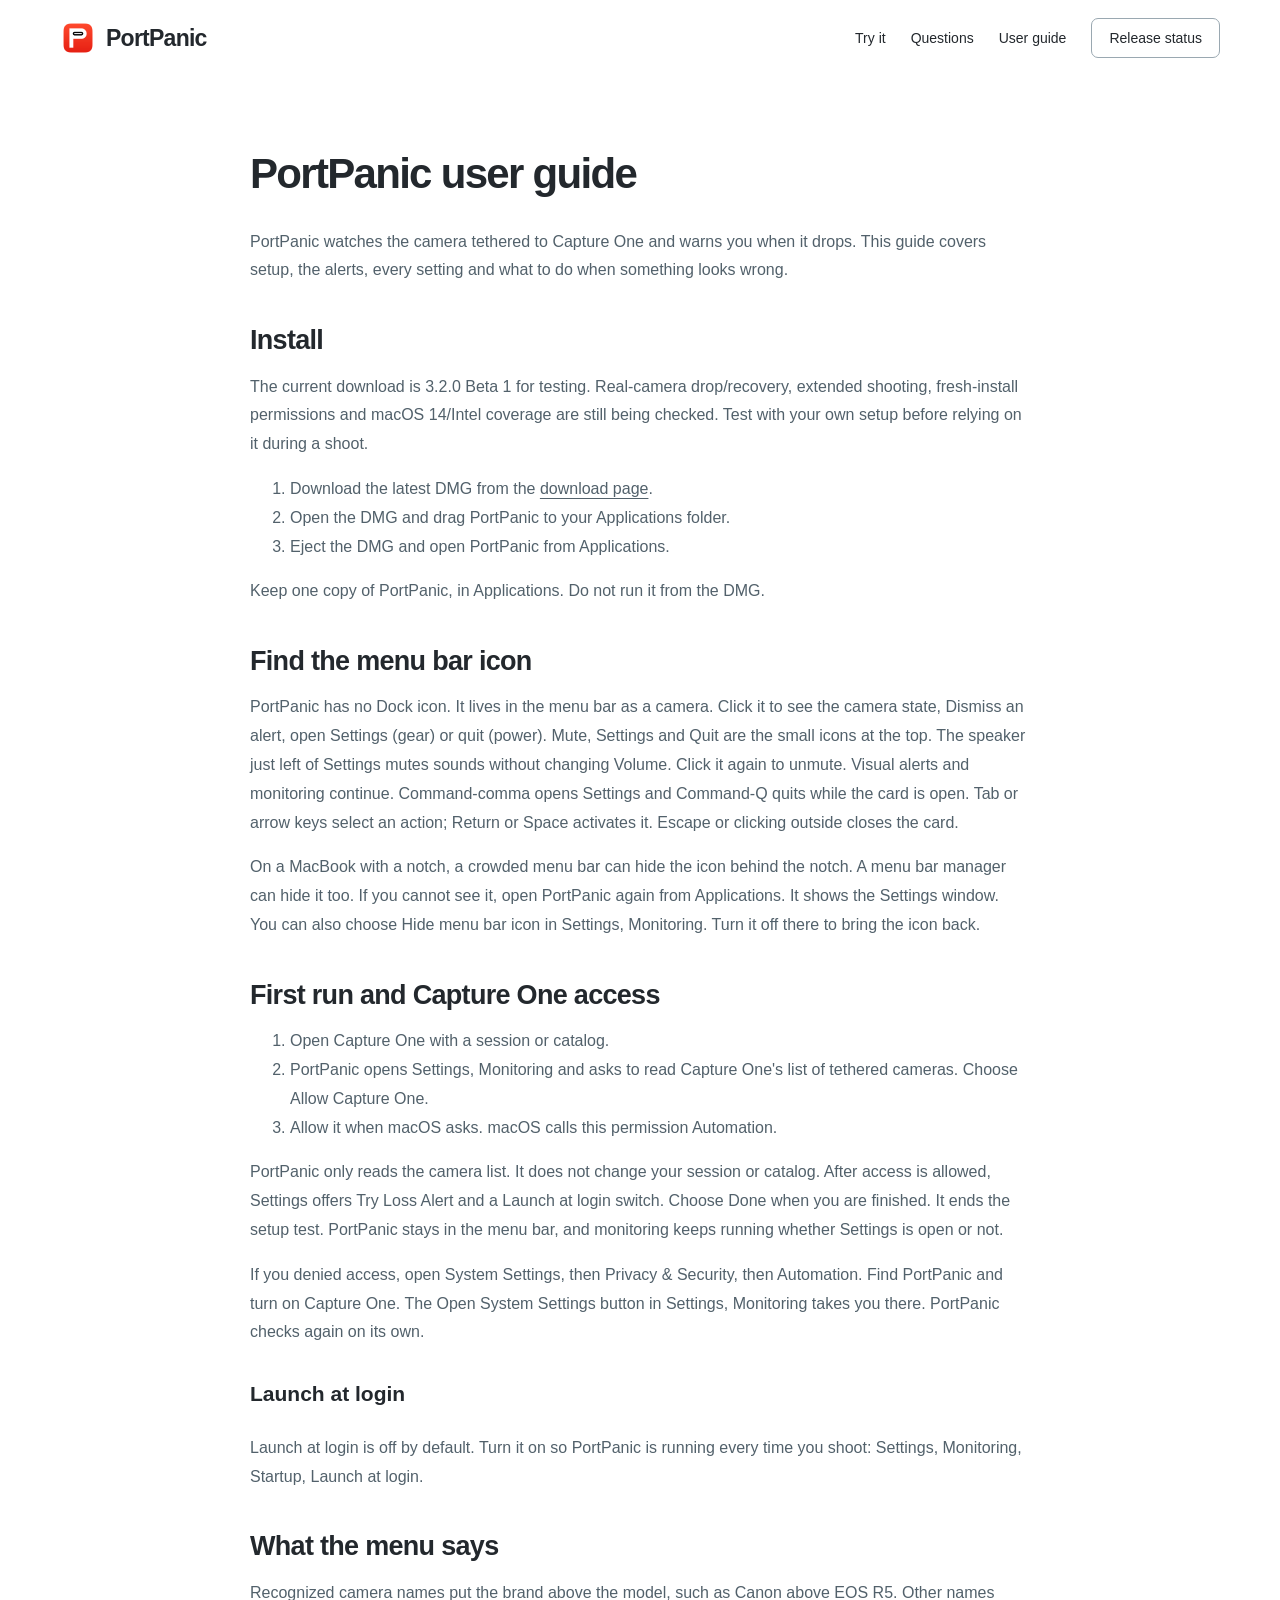
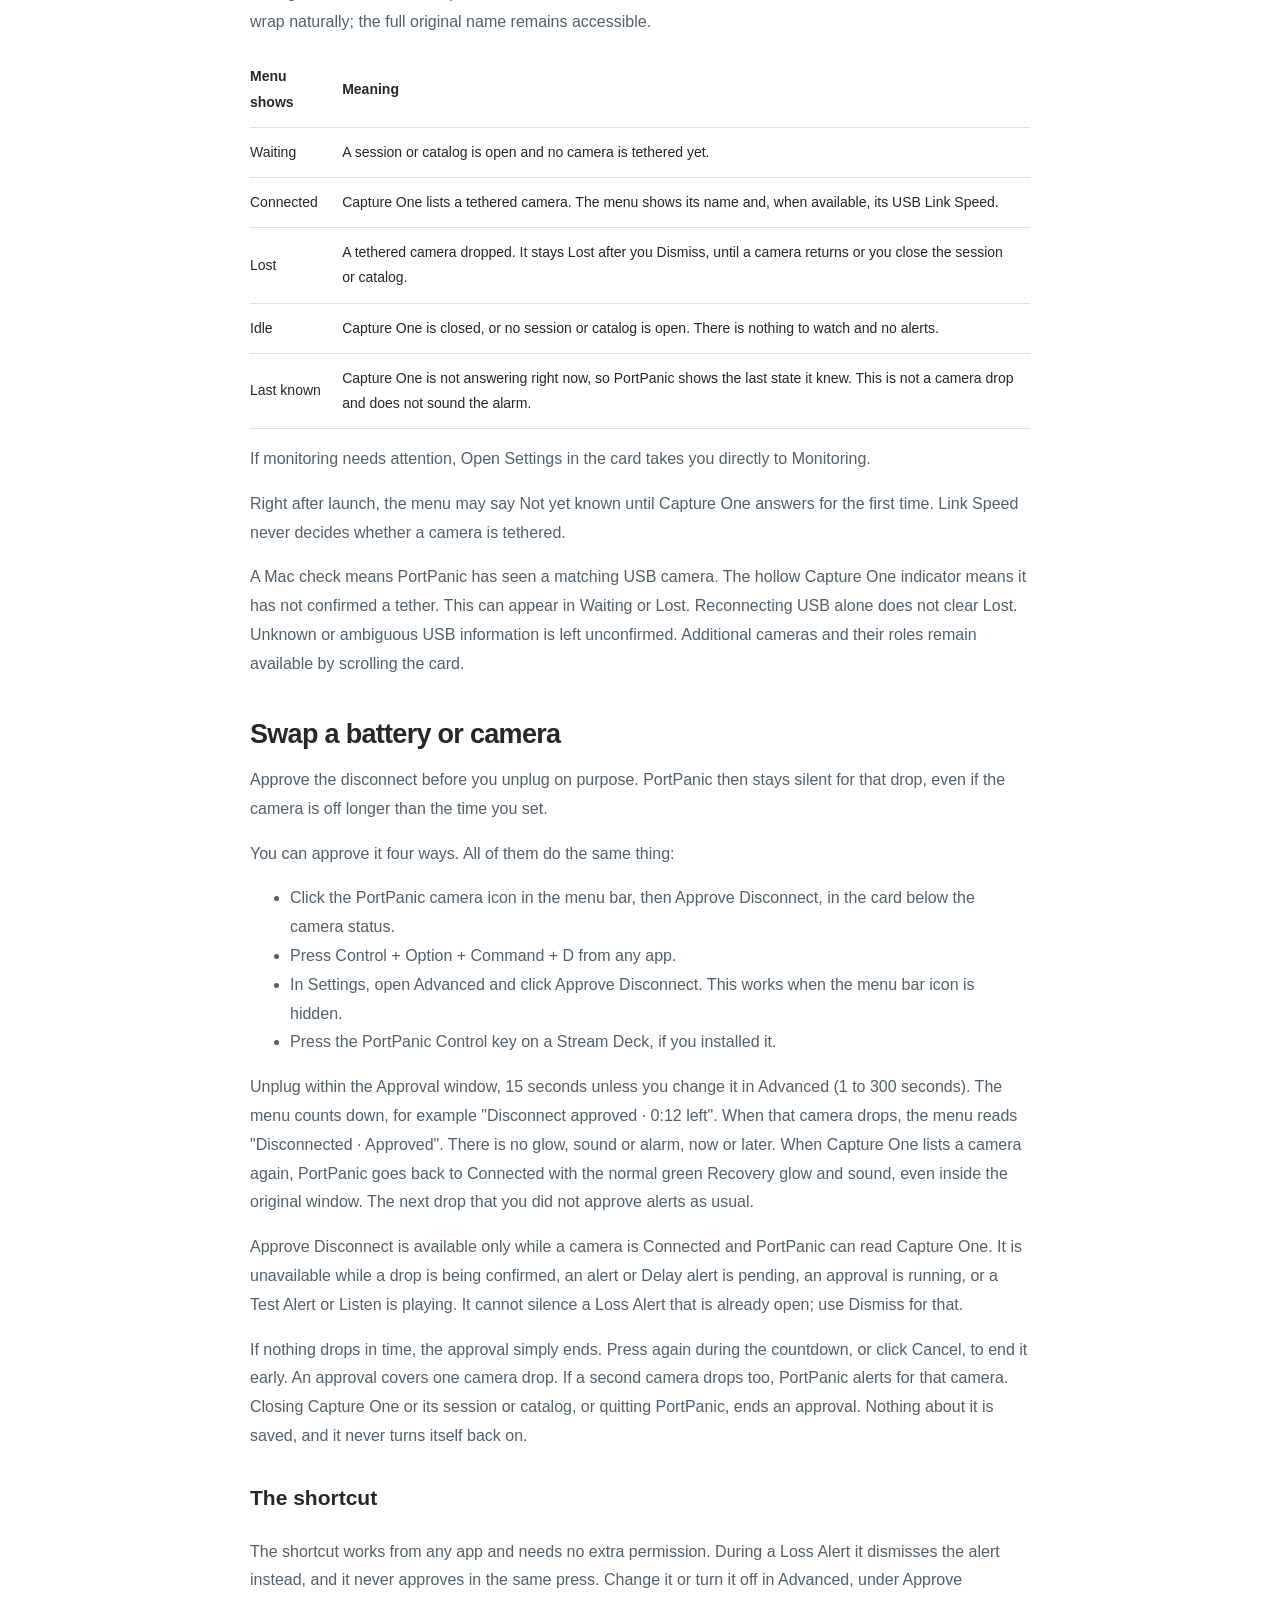
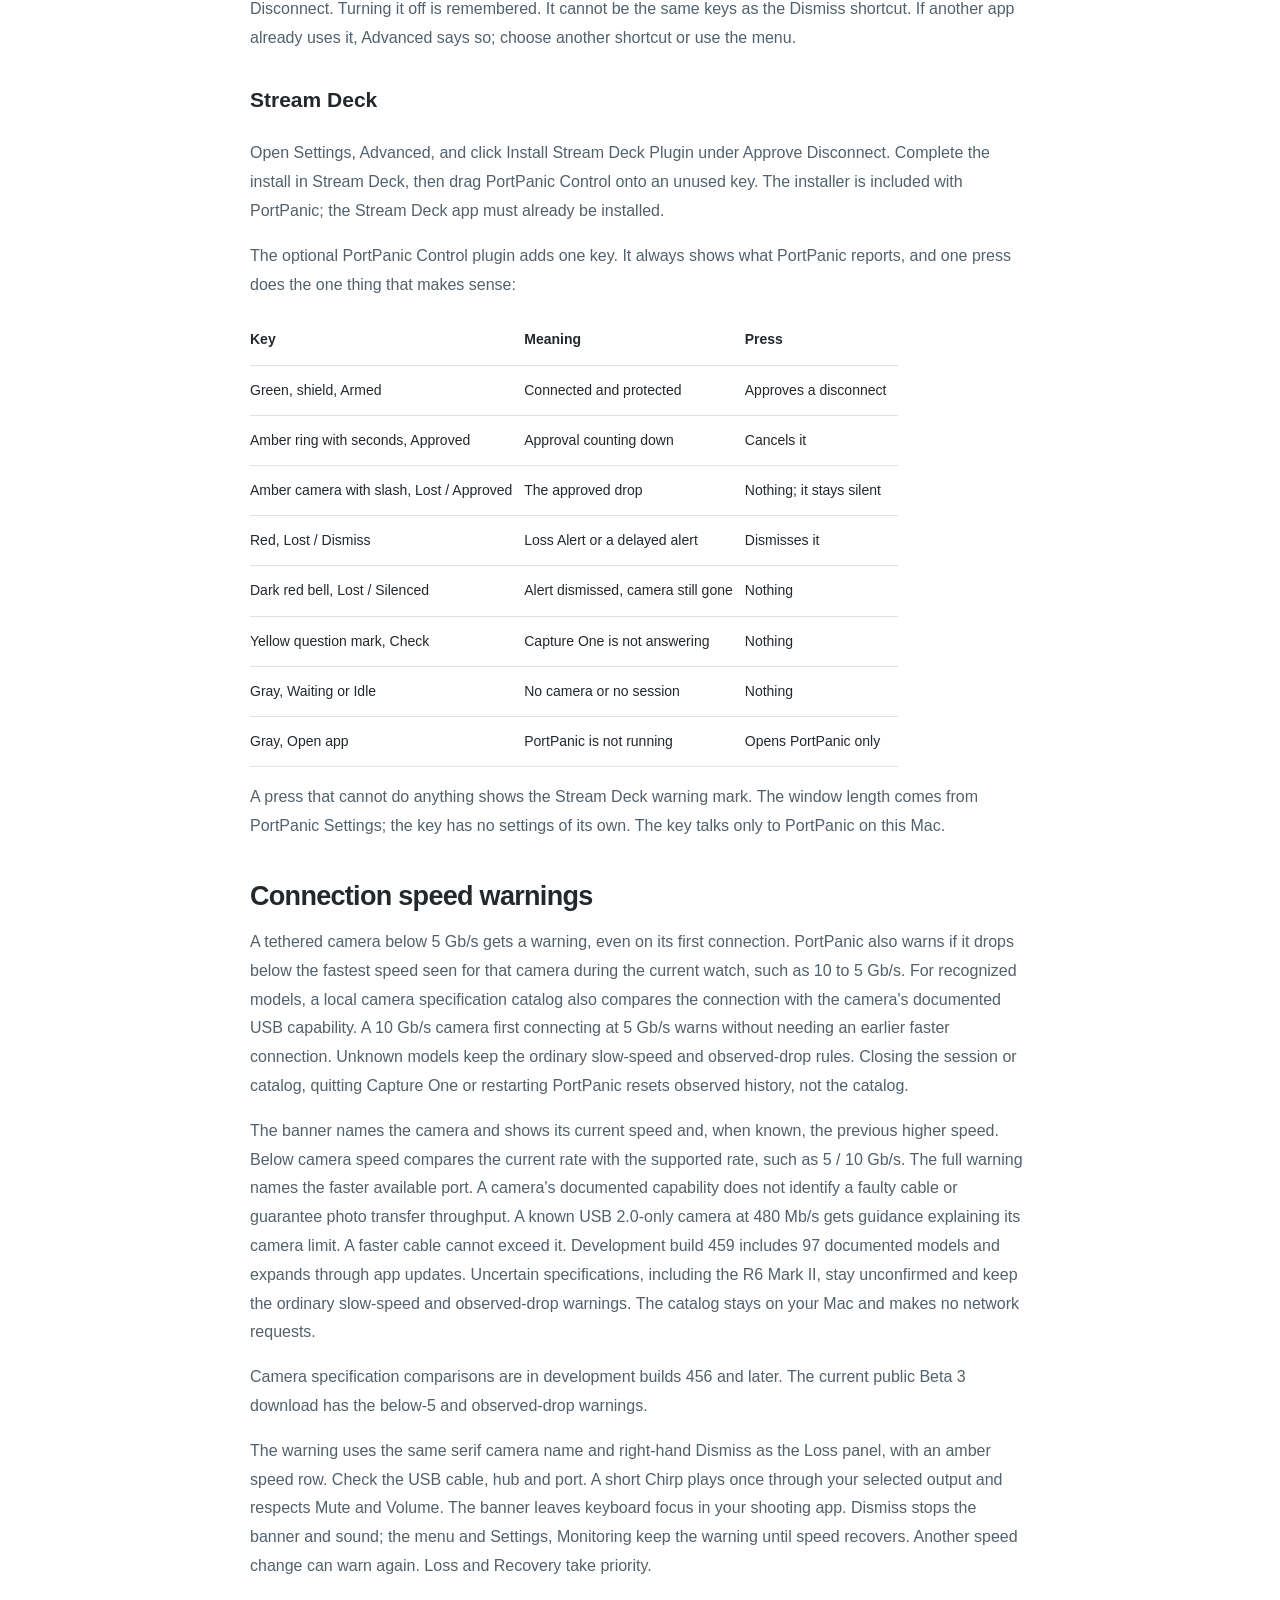
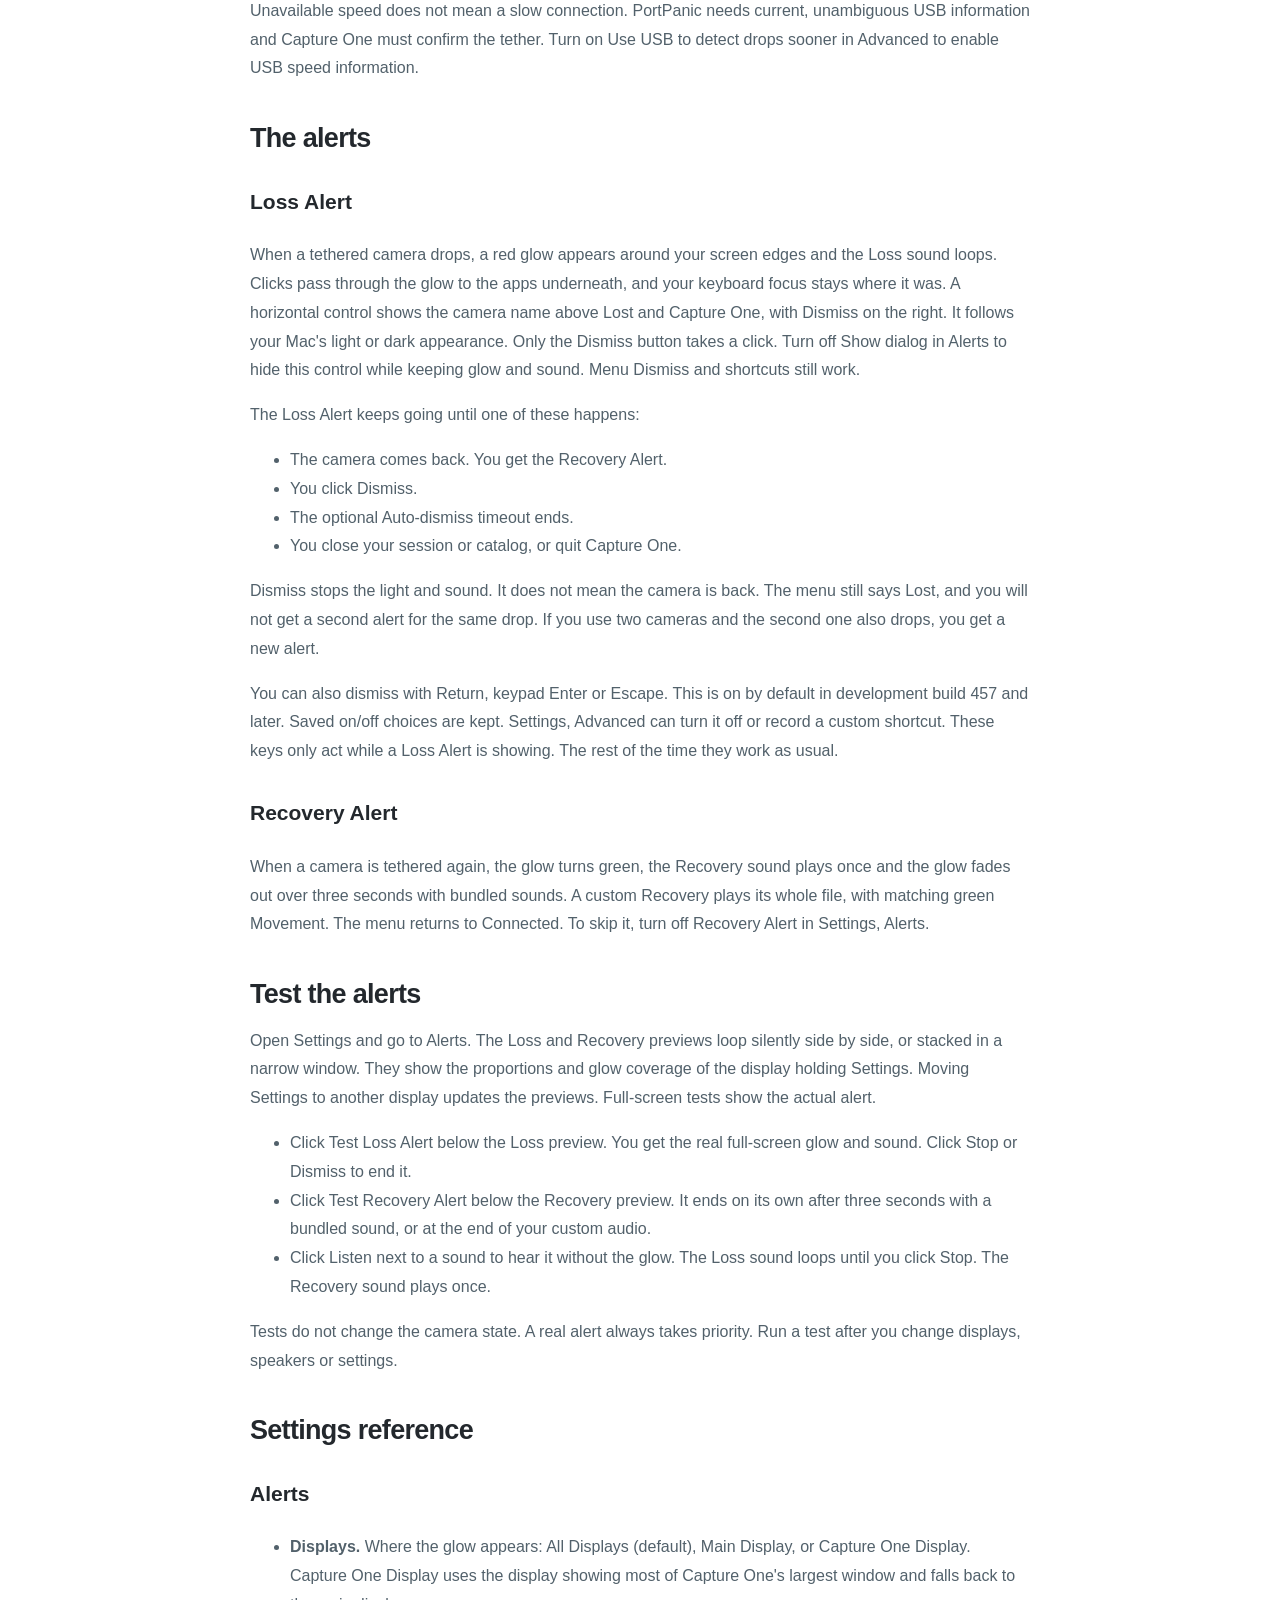
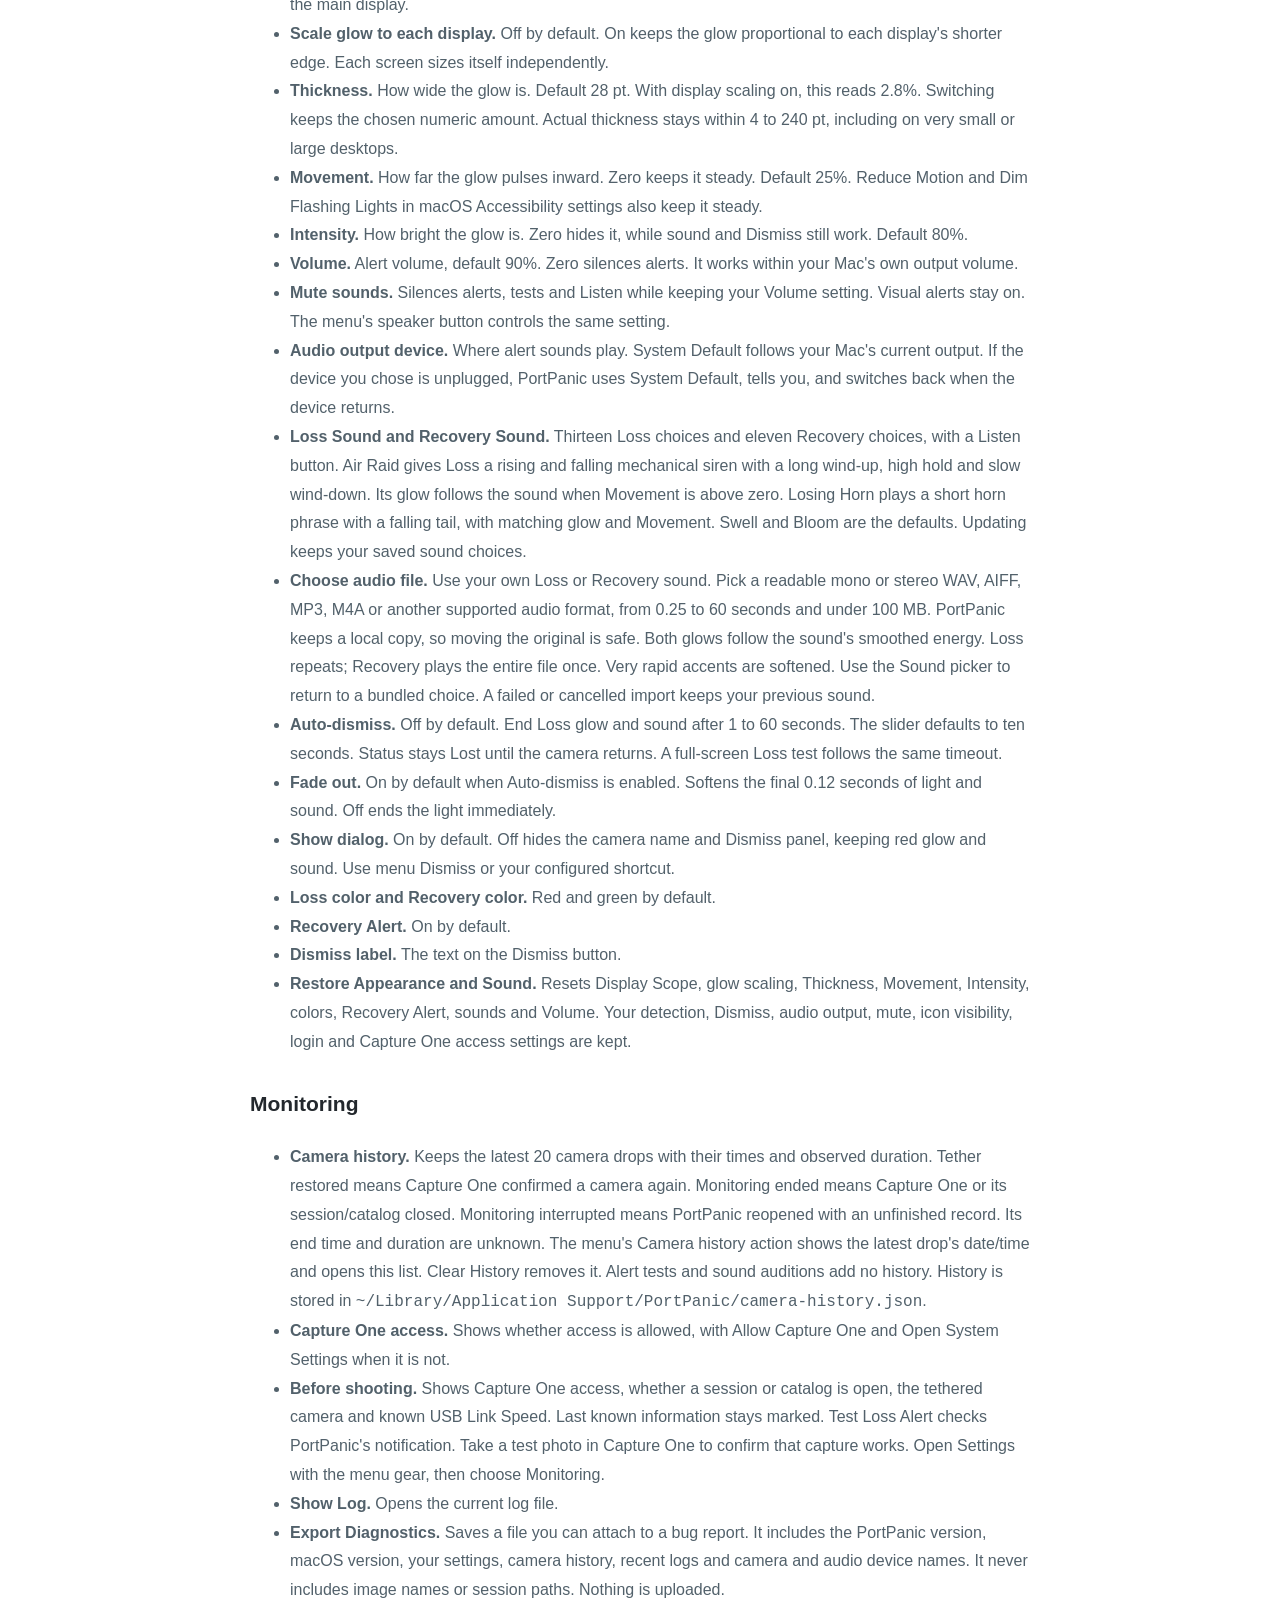
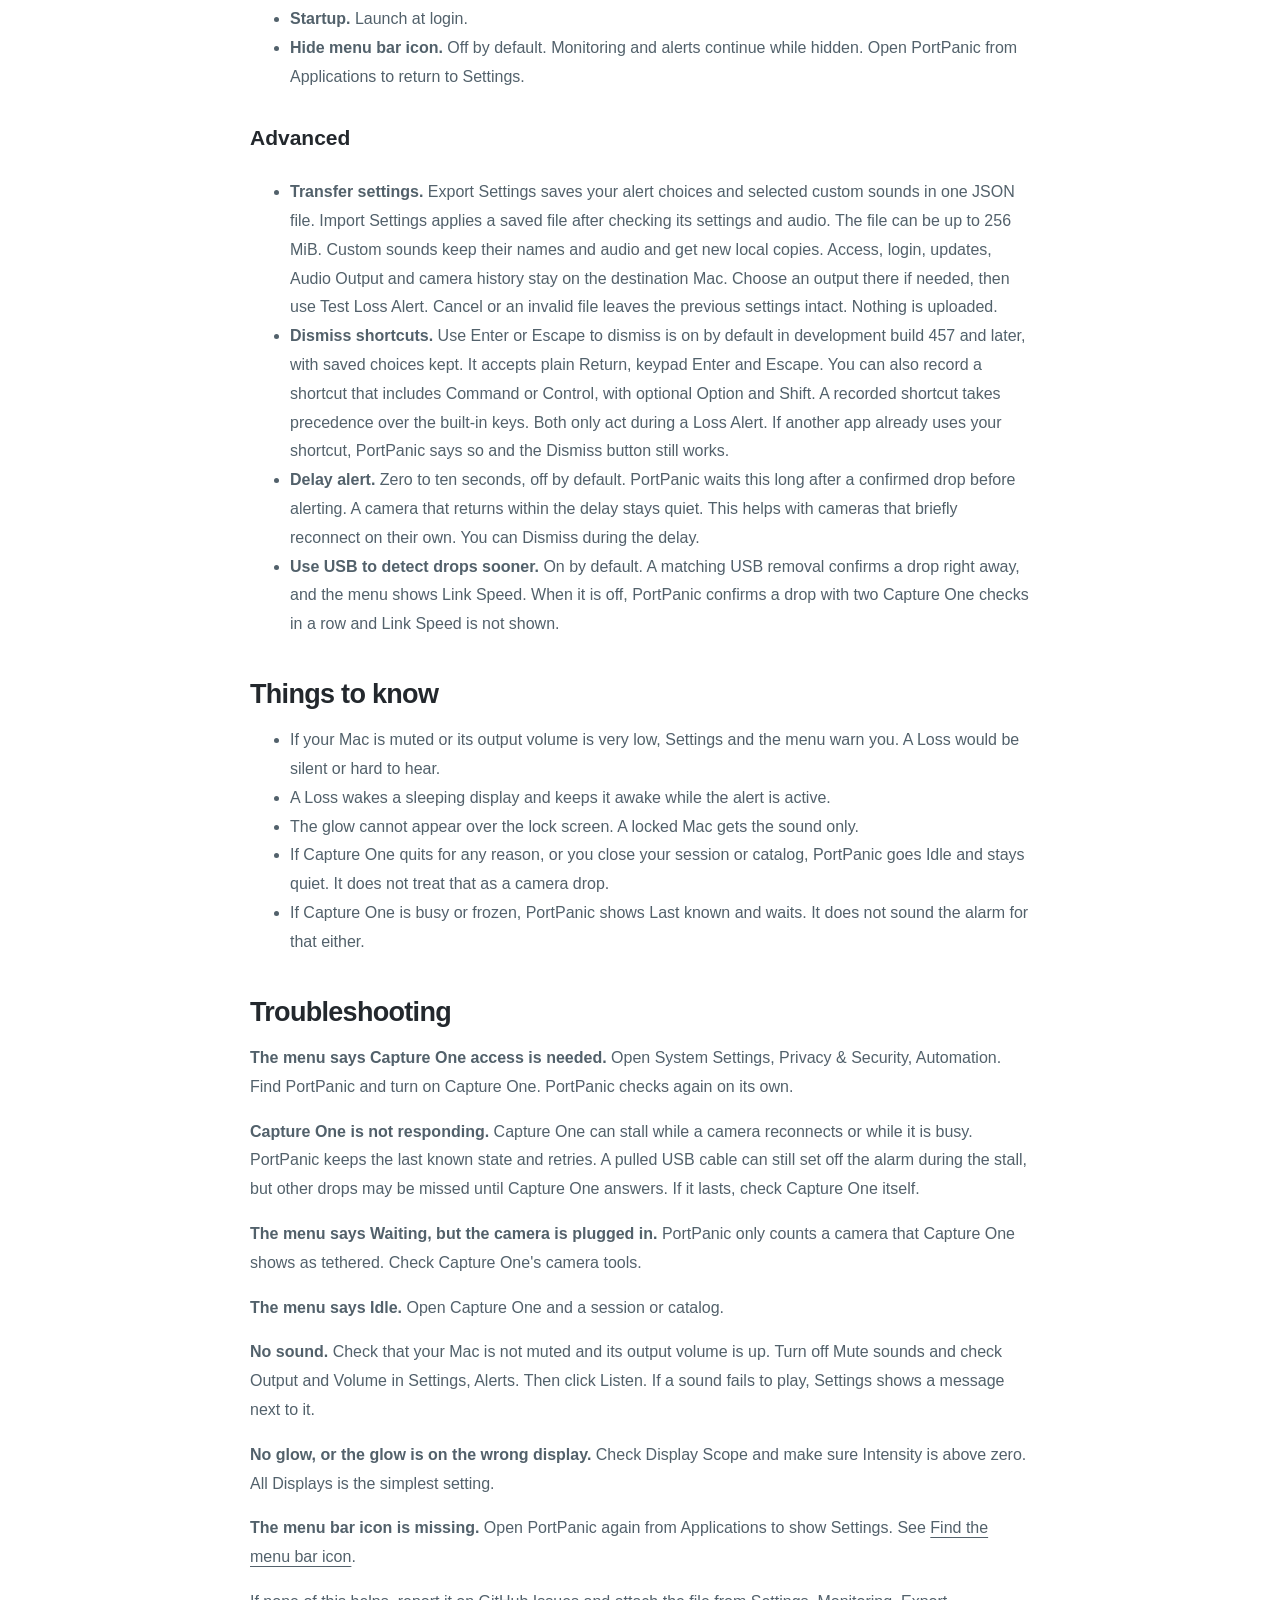
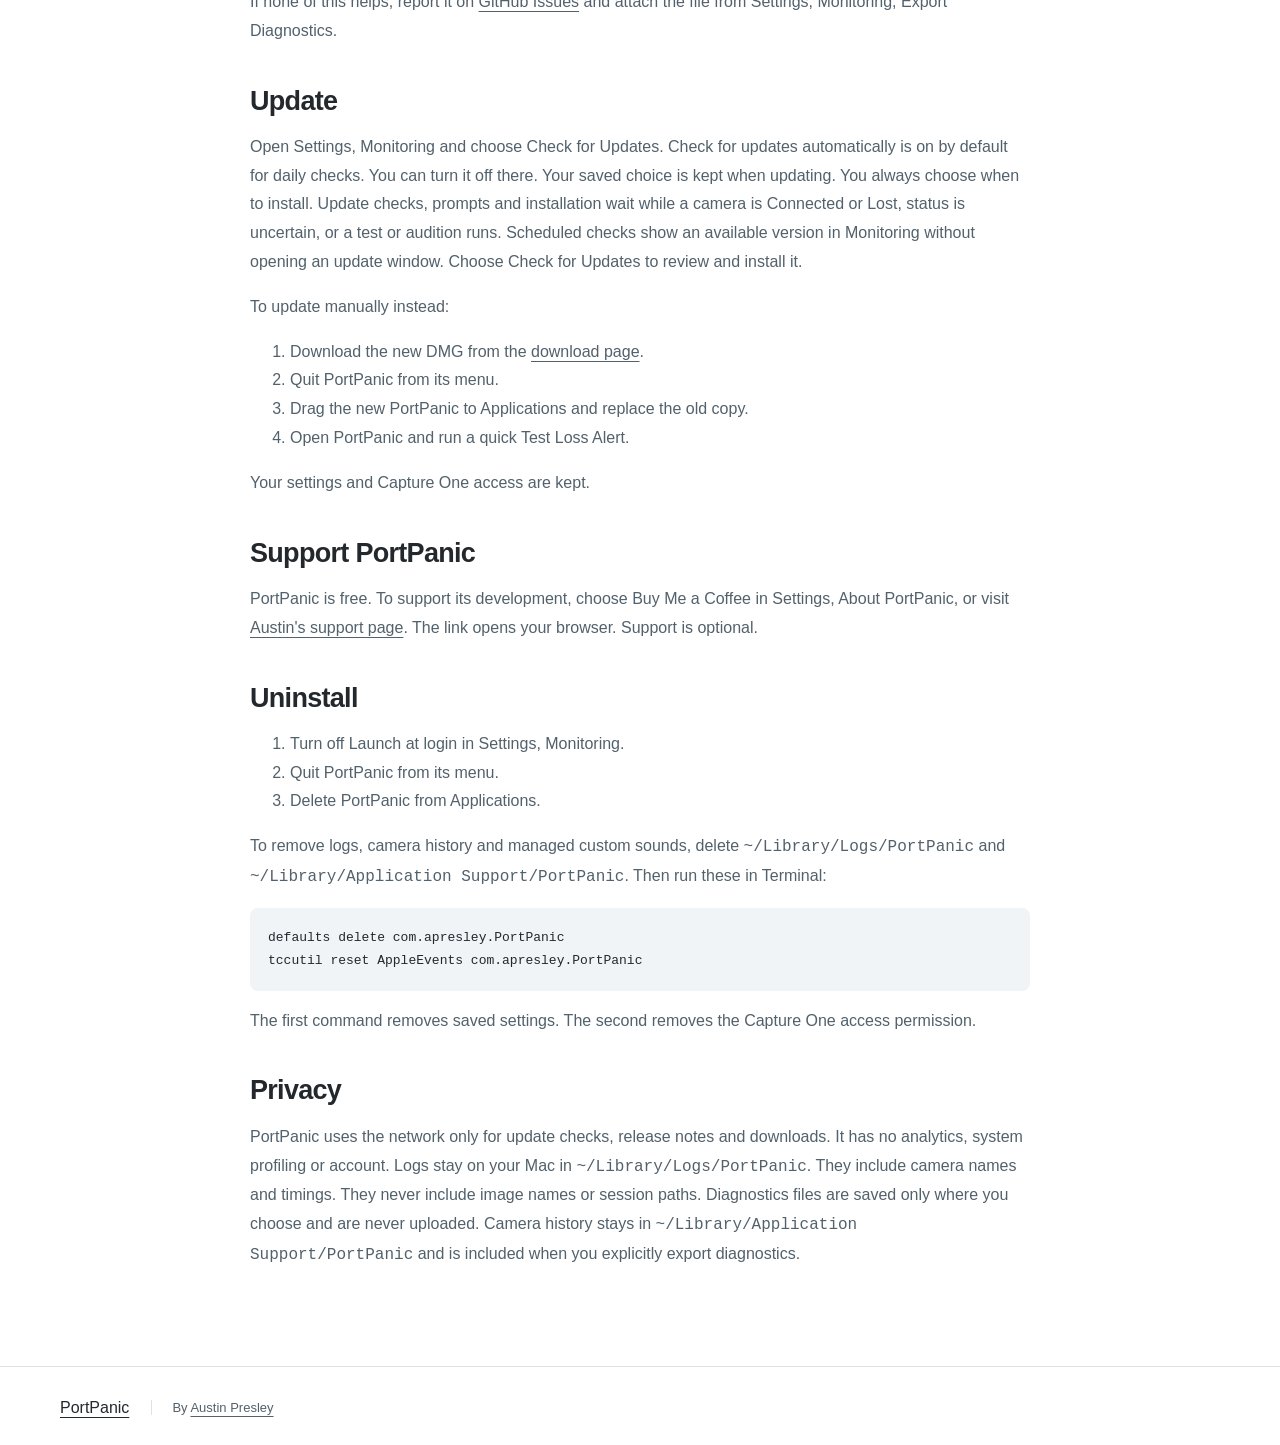
==== commit 5866e012: "Prepare the 3.2 beta download page and user guide" ====
--- a/docs/guide.html
+++ b/docs/guide.html
@@ -3,7 +3,7 @@
 drops. This guide covers setup, the alerts, every setting and what to do when
 something looks wrong.</p>
 <h2 id="install">Install</h2>
-<p>The current download is 3.0.0 Beta 3 for testing. Real-camera drop/recovery, extended shooting, fresh-install permissions and macOS 14/Intel coverage are still being checked. Test with your own setup before relying on it during a shoot.</p>
+<p>The current download is 3.2.0 Beta 1 for testing. Real-camera drop/recovery, extended shooting, fresh-install permissions and macOS 14/Intel coverage are still being checked. Test with your own setup before relying on it during a shoot.</p>
 <ol>
 <li>Download the latest DMG from the
    <a href="https://austinpresley.github.io/PortPanic-Releases/#download">download page</a>.</li>
@@ -86,14 +86,124 @@
 or Lost. Reconnecting USB alone does not clear Lost. Unknown or ambiguous USB
 information is left unconfirmed. Additional cameras and their roles remain
 available by scrolling the card.</p>
+<h2 id="swap-a-battery-or-camera">Swap a battery or camera</h2>
+<p>Approve the disconnect before you unplug on purpose. PortPanic then stays
+silent for that drop, even if the camera is off longer than the time you set.</p>
+<p>You can approve it four ways. All of them do the same thing:</p>
+<ul>
+<li>Click the PortPanic camera icon in the menu bar, then Approve Disconnect,
+  in the card below the camera status.</li>
+<li>Press Control + Option + Command + D from any app.</li>
+<li>In Settings, open Advanced and click Approve Disconnect. This works when the
+  menu bar icon is hidden.</li>
+<li>Press the PortPanic Control key on a Stream Deck, if you installed it.</li>
+</ul>
+<p>Unplug within the Approval window, 15 seconds unless you change it in Advanced
+(1 to 300 seconds). The menu counts down, for example "Disconnect approved ·
+0:12 left". When that camera drops, the menu reads "Disconnected · Approved".
+There is no glow, sound or alarm, now or later. When Capture One lists a camera
+again, PortPanic goes back to Connected with the normal green Recovery glow
+and sound, even inside the original window. The next drop that you did
+not approve alerts as usual.</p>
+<p>Approve Disconnect is available only while a camera is Connected and PortPanic
+can read Capture One. It is unavailable while a drop is being confirmed, an
+alert or Delay alert is pending, an approval is running, or a Test Alert or
+Listen is playing. It cannot silence a Loss Alert that is already open; use
+Dismiss for that.</p>
+<p>If nothing drops in time, the approval simply ends. Press again during the
+countdown, or click Cancel, to end it early. An approval covers one camera
+drop. If a second camera drops too, PortPanic alerts for that camera. Closing
+Capture One or its session or catalog, or quitting PortPanic, ends an approval.
+Nothing about it is saved, and it never turns itself back on.</p>
+<h3 id="the-shortcut">The shortcut</h3>
+<p>The shortcut works from any app and needs no extra permission. During a Loss
+Alert it dismisses the alert instead, and it never approves in the same press.
+Change it or turn it off in Advanced, under Approve Disconnect. Turning it off
+is remembered. It cannot be the same keys as the Dismiss shortcut. If another
+app already uses it, Advanced says so; choose another shortcut or use the menu.</p>
+<h3 id="stream-deck">Stream Deck</h3>
+<p>Open Settings, Advanced, and click Install Stream Deck Plugin under Approve
+Disconnect. Complete the install in Stream Deck, then drag PortPanic Control
+onto an unused key. The installer is included with PortPanic; the Stream Deck
+app must already be installed.</p>
+<p>The optional PortPanic Control plugin adds one key. It always shows what
+PortPanic reports, and one press does the one thing that makes sense:</p>
+<table>
+<thead>
+<tr>
+<th>Key</th>
+<th>Meaning</th>
+<th>Press</th>
+</tr>
+</thead>
+<tbody>
+<tr>
+<td>Green, shield, Armed</td>
+<td>Connected and protected</td>
+<td>Approves a disconnect</td>
+</tr>
+<tr>
+<td>Amber ring with seconds, Approved</td>
+<td>Approval counting down</td>
+<td>Cancels it</td>
+</tr>
+<tr>
+<td>Amber camera with slash, Lost / Approved</td>
+<td>The approved drop</td>
+<td>Nothing; it stays silent</td>
+</tr>
+<tr>
+<td>Red, Lost / Dismiss</td>
+<td>Loss Alert or a delayed alert</td>
+<td>Dismisses it</td>
+</tr>
+<tr>
+<td>Dark red bell, Lost / Silenced</td>
+<td>Alert dismissed, camera still gone</td>
+<td>Nothing</td>
+</tr>
+<tr>
+<td>Yellow question mark, Check</td>
+<td>Capture One is not answering</td>
+<td>Nothing</td>
+</tr>
+<tr>
+<td>Gray, Waiting or Idle</td>
+<td>No camera or no session</td>
+<td>Nothing</td>
+</tr>
+<tr>
+<td>Gray, Open app</td>
+<td>PortPanic is not running</td>
+<td>Opens PortPanic only</td>
+</tr>
+</tbody>
+</table>
+<p>A press that cannot do anything shows the Stream Deck warning mark. The window
+length comes from PortPanic Settings; the key has no settings of its own. The
+key talks only to PortPanic on this Mac.</p>
 <h2 id="connection-speed-warnings">Connection speed warnings</h2>
 <p>A tethered camera below 5 Gb/s gets a warning, even on its first connection.
 PortPanic also warns if it drops below the fastest speed seen for that camera
-during the current watch, such as 10 to 5 Gb/s. A first connection at 5 Gb/s
-does not warn. Closing the session or catalog, quitting Capture One or
-restarting PortPanic resets the speed reference.</p>
+during the current watch, such as 10 to 5 Gb/s. For recognized models, a local
+camera specification catalog also compares the connection with the camera's
+documented USB capability. A 10 Gb/s camera first connecting at 5 Gb/s warns
+without needing an earlier faster connection. Unknown models keep the ordinary
+slow-speed and observed-drop rules. Closing the session or catalog, quitting
+Capture One or restarting PortPanic resets observed history, not the catalog.</p>
 <p>The banner names the camera and shows its current speed and, when known, the
-previous higher speed. It uses the same serif camera name and right-hand Dismiss
+previous higher speed. Below camera speed compares the current rate with the
+supported rate, such as 5 / 10 Gb/s. The full warning names the faster available
+port. A camera's documented capability does not identify a faulty cable or
+guarantee photo transfer throughput. A known USB 2.0-only camera at 480 Mb/s
+gets guidance explaining its camera limit. A faster cable cannot exceed it.
+Development build 459 includes 97 documented models and expands through app
+updates. Uncertain specifications, including the R6 Mark II, stay unconfirmed
+and keep the ordinary slow-speed and observed-drop warnings. The catalog
+stays on your Mac and makes no network requests.</p>
+<p>Camera specification comparisons are in development builds 456 and later. The current
+public Beta 3 download has the below-5 and observed-drop warnings.</p>
+<p>The warning uses the same serif camera name and right-hand Dismiss
 as the Loss panel, with an amber speed row. Check the USB cable, hub and port. A short Chirp plays
 once through your selected output and respects Mute and Volume. The banner
 leaves keyboard focus in your shooting app. Dismiss stops the banner and sound;
@@ -120,9 +230,10 @@
 <p>Dismiss stops the light and sound. It does not mean the camera is back. The
 menu still says Lost, and you will not get a second alert for the same drop.
 If you use two cameras and the second one also drops, you get a new alert.</p>
-<p>You can also dismiss from the keyboard. In Settings, Advanced, turn on Return /
-Enter or record your own shortcut. These keys only act while a Loss Alert is
-showing. The rest of the time they work as usual.</p>
+<p>You can also dismiss with Return, keypad Enter or Escape. This is on by default
+in development build 457 and later. Saved on/off choices are kept. Settings,
+Advanced can turn it off or record a custom shortcut. These keys only act while
+a Loss Alert is showing. The rest of the time they work as usual.</p>
 <h3 id="recovery-alert">Recovery Alert</h3>
 <p>When a camera is tethered again, the glow turns green, the Recovery sound plays
 once and the glow fades out over three seconds with bundled sounds. A custom
@@ -130,7 +241,9 @@
 To skip it, turn off Recovery Alert in Settings, Alerts.</p>
 <h2 id="test-the-alerts">Test the alerts</h2>
 <p>Open Settings and go to Alerts. The Loss and Recovery previews loop silently
-side by side, or stacked in a narrow window.</p>
+side by side, or stacked in a narrow window. They show the proportions and
+glow coverage of the display holding Settings. Moving Settings to another
+display updates the previews. Full-screen tests show the actual alert.</p>
 <ul>
 <li>Click Test Loss Alert below the Loss preview. You get the real full-screen glow
   and sound. Click Stop or Dismiss to end it.</li>
@@ -147,7 +260,11 @@
 <li><strong>Displays.</strong> Where the glow appears: All Displays (default), Main
   Display, or Capture One Display. Capture One Display uses the display showing
   most of Capture One's largest window and falls back to the main display.</li>
-<li><strong>Thickness.</strong> How wide the glow is. Default 28 pt.</li>
+<li><strong>Scale glow to each display.</strong> Off by default. On keeps the glow proportional
+  to each display's shorter edge. Each screen sizes itself independently.</li>
+<li><strong>Thickness.</strong> How wide the glow is. Default 28 pt. With display scaling on,
+  this reads 2.8%. Switching keeps the chosen numeric amount. Actual thickness
+  stays within 4 to 240 pt, including on very small or large desktops.</li>
 <li><strong>Movement.</strong> How far the glow pulses inward. Zero keeps it steady. Default
   25%. Reduce Motion and Dim Flashing Lights in macOS Accessibility settings
   also keep it steady.</li>
@@ -183,20 +300,32 @@
 <li><strong>Loss color and Recovery color.</strong> Red and green by default.</li>
 <li><strong>Recovery Alert.</strong> On by default.</li>
 <li><strong>Dismiss label.</strong> The text on the Dismiss button.</li>
-<li><strong>Restore Appearance and Sound.</strong> Resets Display Scope, Thickness, Movement,
+<li><strong>Restore Appearance and Sound.</strong> Resets Display Scope, glow scaling, Thickness, Movement,
   Intensity, colors, Recovery Alert, sounds and Volume. Your detection,
   Dismiss, audio output, mute, icon visibility, login and Capture One access
   settings are kept.</li>
 </ul>
 <h3 id="monitoring">Monitoring</h3>
 <ul>
+<li><strong>Camera history.</strong> Keeps the latest 20 camera drops with their times and
+  observed duration. Tether restored means Capture One confirmed a camera
+  again. Monitoring ended means Capture One or its session/catalog closed.
+  Monitoring interrupted means PortPanic reopened with an unfinished record.
+  Its end time and duration are unknown.
+  The menu's Camera history action shows the latest drop's date/time and opens
+  this list. Clear History removes it.
+  Alert tests and sound auditions add no history.
+  History is stored in <code>~/Library/Application Support/PortPanic/camera-history.json</code>.</li>
 <li><strong>Capture One access.</strong> Shows whether access is allowed, with Allow Capture
   One and Open System Settings when it is not.</li>
-<li><strong>Status.</strong> The camera state, camera names, Link Speed and whether
-  PortPanic can currently read Capture One.</li>
+<li><strong>Before shooting.</strong> Shows Capture One access, whether a session or catalog
+  is open, the tethered camera and known USB Link Speed. Last known information
+  stays marked. Test Loss Alert checks PortPanic's notification. Take a test
+  photo in Capture One to confirm that capture works.
+  Open Settings with the menu gear, then choose Monitoring.</li>
 <li><strong>Show Log.</strong> Opens the current log file.</li>
 <li><strong>Export Diagnostics.</strong> Saves a file you can attach to a bug report. It
-  includes the PortPanic version, macOS version, your settings, recent logs and
+  includes the PortPanic version, macOS version, your settings, camera history, recent logs and
   camera and audio device names. It never includes image names or session
   paths. Nothing is uploaded.</li>
 <li><strong>Startup.</strong> Launch at login.</li>
@@ -205,10 +334,18 @@
 </ul>
 <h3 id="advanced">Advanced</h3>
 <ul>
-<li><strong>Dismiss shortcuts.</strong> Record a shortcut that includes Command or Control
-  (Option and Shift can be added), or turn on Use Return or Enter to dismiss.
-  A recorded shortcut wins over Return / Enter. Both only act during a Loss
-  Alert. If another app already uses your shortcut, PortPanic says so and the
+<li><strong>Transfer settings.</strong> Export Settings saves your alert choices and selected
+  custom sounds in one JSON file. Import Settings applies a saved file after
+  checking its settings and audio. The file can be up to 256 MiB. Custom sounds
+  keep their names and audio and get new local copies. Access, login, updates,
+  Audio Output and camera history stay on the destination Mac. Choose an output
+  there if needed, then use Test Loss Alert. Cancel or an invalid file leaves
+  the previous settings intact. Nothing is uploaded.</li>
+<li><strong>Dismiss shortcuts.</strong> Use Enter or Escape to dismiss is on by default in
+  development build 457 and later, with saved choices kept. It accepts plain
+  Return, keypad Enter and Escape. You can also record a shortcut that includes
+  Command or Control, with optional Option and Shift. A recorded shortcut takes
+  precedence over the built-in keys. Both only act during a Loss Alert. If another app already uses your shortcut, PortPanic says so and the
   Dismiss button still works.</li>
 <li><strong>Delay alert.</strong> Zero to ten seconds, off by default. PortPanic waits this
   long after a confirmed drop before alerting. A camera that returns within the
@@ -281,8 +418,9 @@
 <li>Quit PortPanic from its menu.</li>
 <li>Delete PortPanic from Applications.</li>
 </ol>
-<p>To remove everything else, delete <code>~/Library/Logs/PortPanic</code>, then run these
-in Terminal:</p>
+<p>To remove logs, camera history and managed custom sounds, delete
+<code>~/Library/Logs/PortPanic</code> and <code>~/Library/Application Support/PortPanic</code>.
+Then run these in Terminal:</p>
 <pre><code class="language-sh">defaults delete com.apresley.PortPanic
 tccutil reset AppleEvents com.apresley.PortPanic
 </code></pre>
@@ -293,5 +431,6 @@
 It has no analytics, system profiling or account. Logs stay on your
 Mac in <code>~/Library/Logs/PortPanic</code>. They include camera names and timings. They
 never include image names or session paths. Diagnostics files are saved only
-where you choose and are never uploaded.</p>
-</main><footer class="footer wrap"><a href="./">PortPanic</a><p>By <a href="https://apresley.com/apps">Austin Presley</a></p></footer></body></html>
+where you choose and are never uploaded.
+Camera history stays in <code>~/Library/Application Support/PortPanic</code> and is
+included when you explicitly export diagnostics.</p></main><footer class="footer wrap"><a href="./">PortPanic</a><p>By <a href="https://apresley.com/apps">Austin Presley</a></p></footer></body></html>
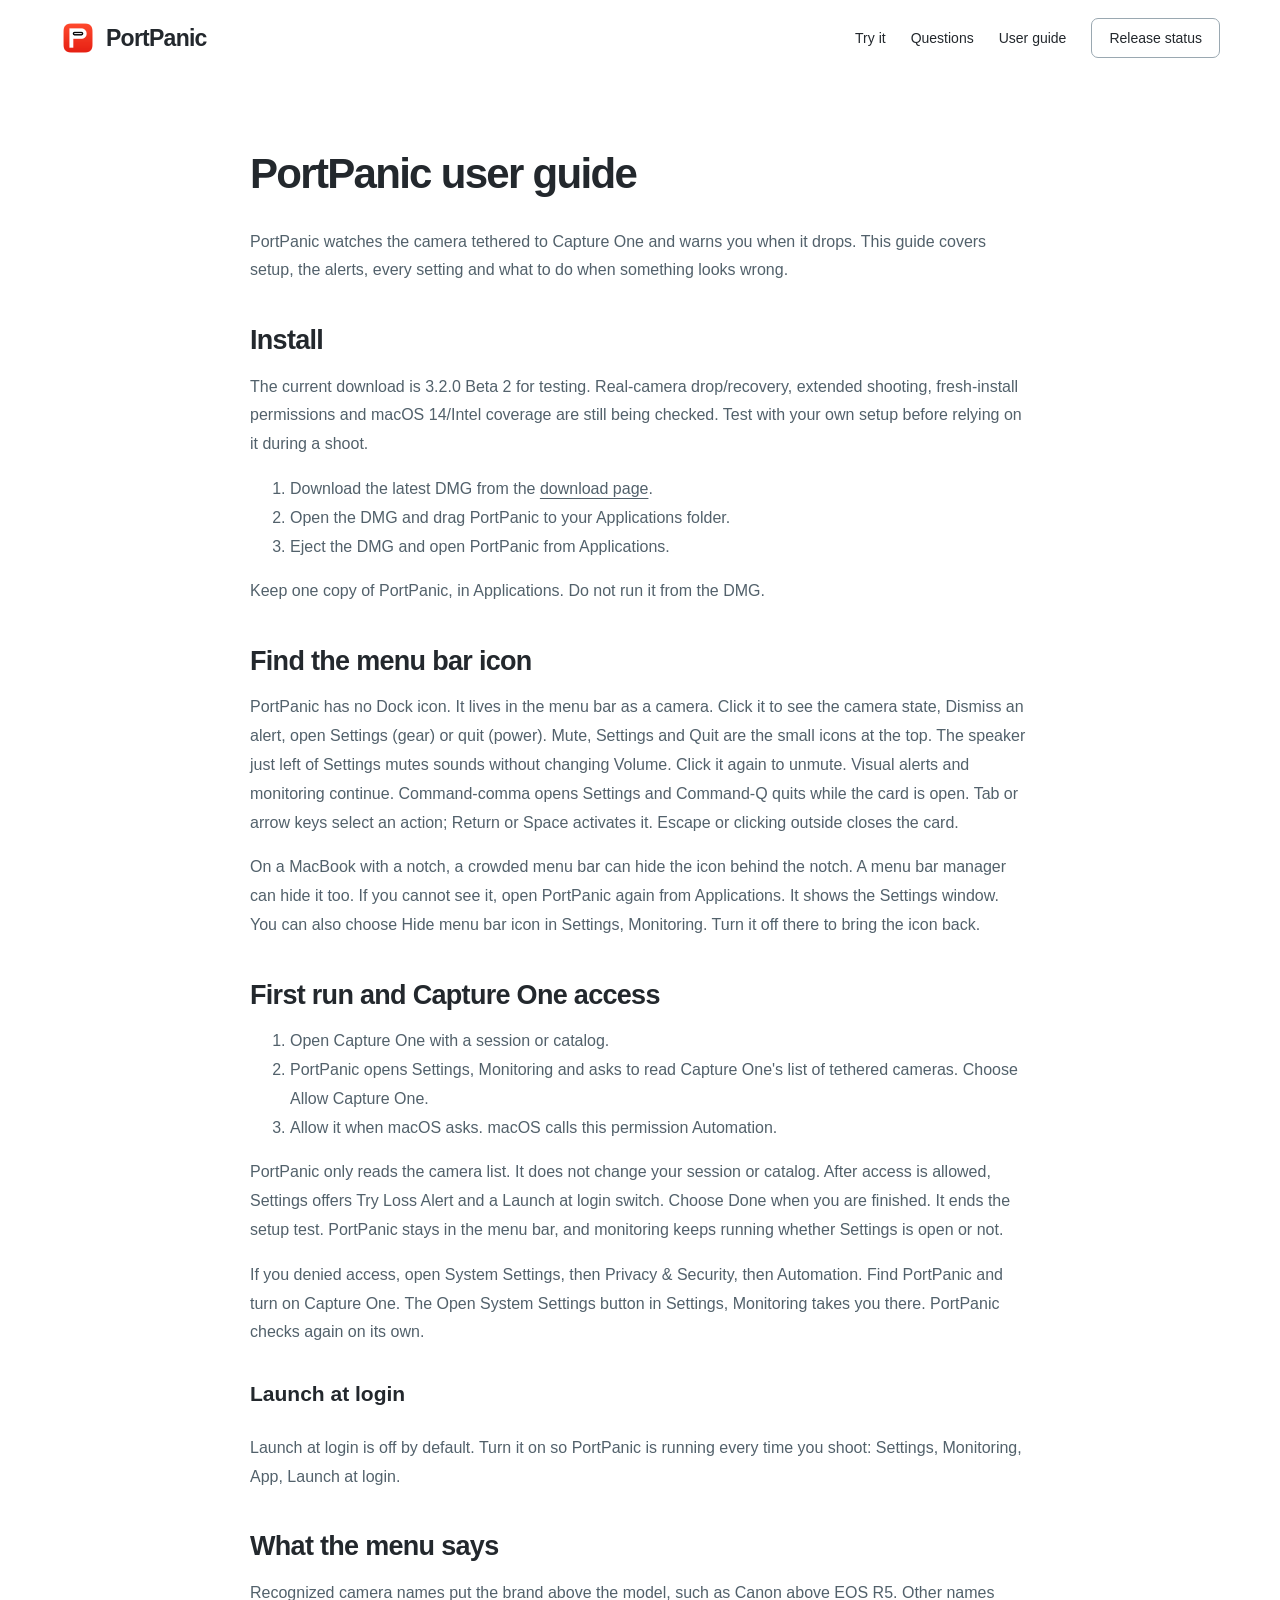
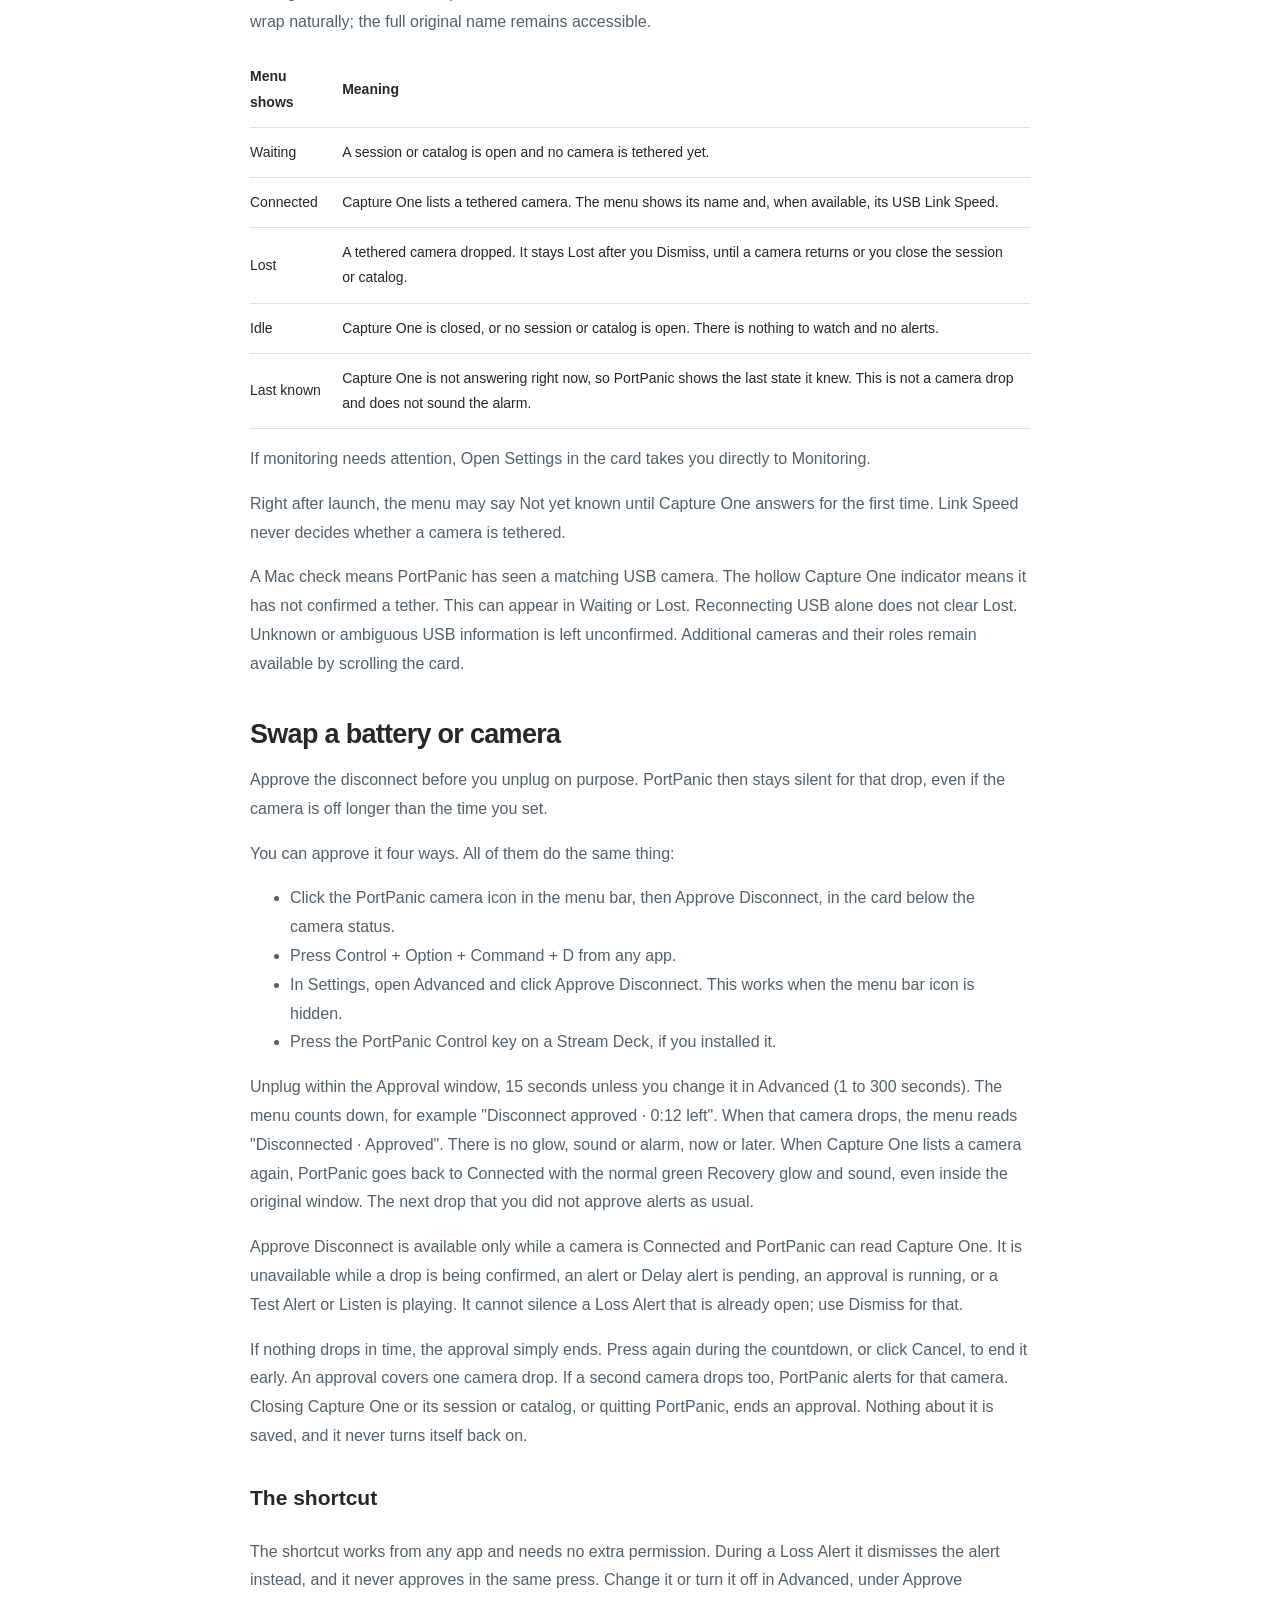
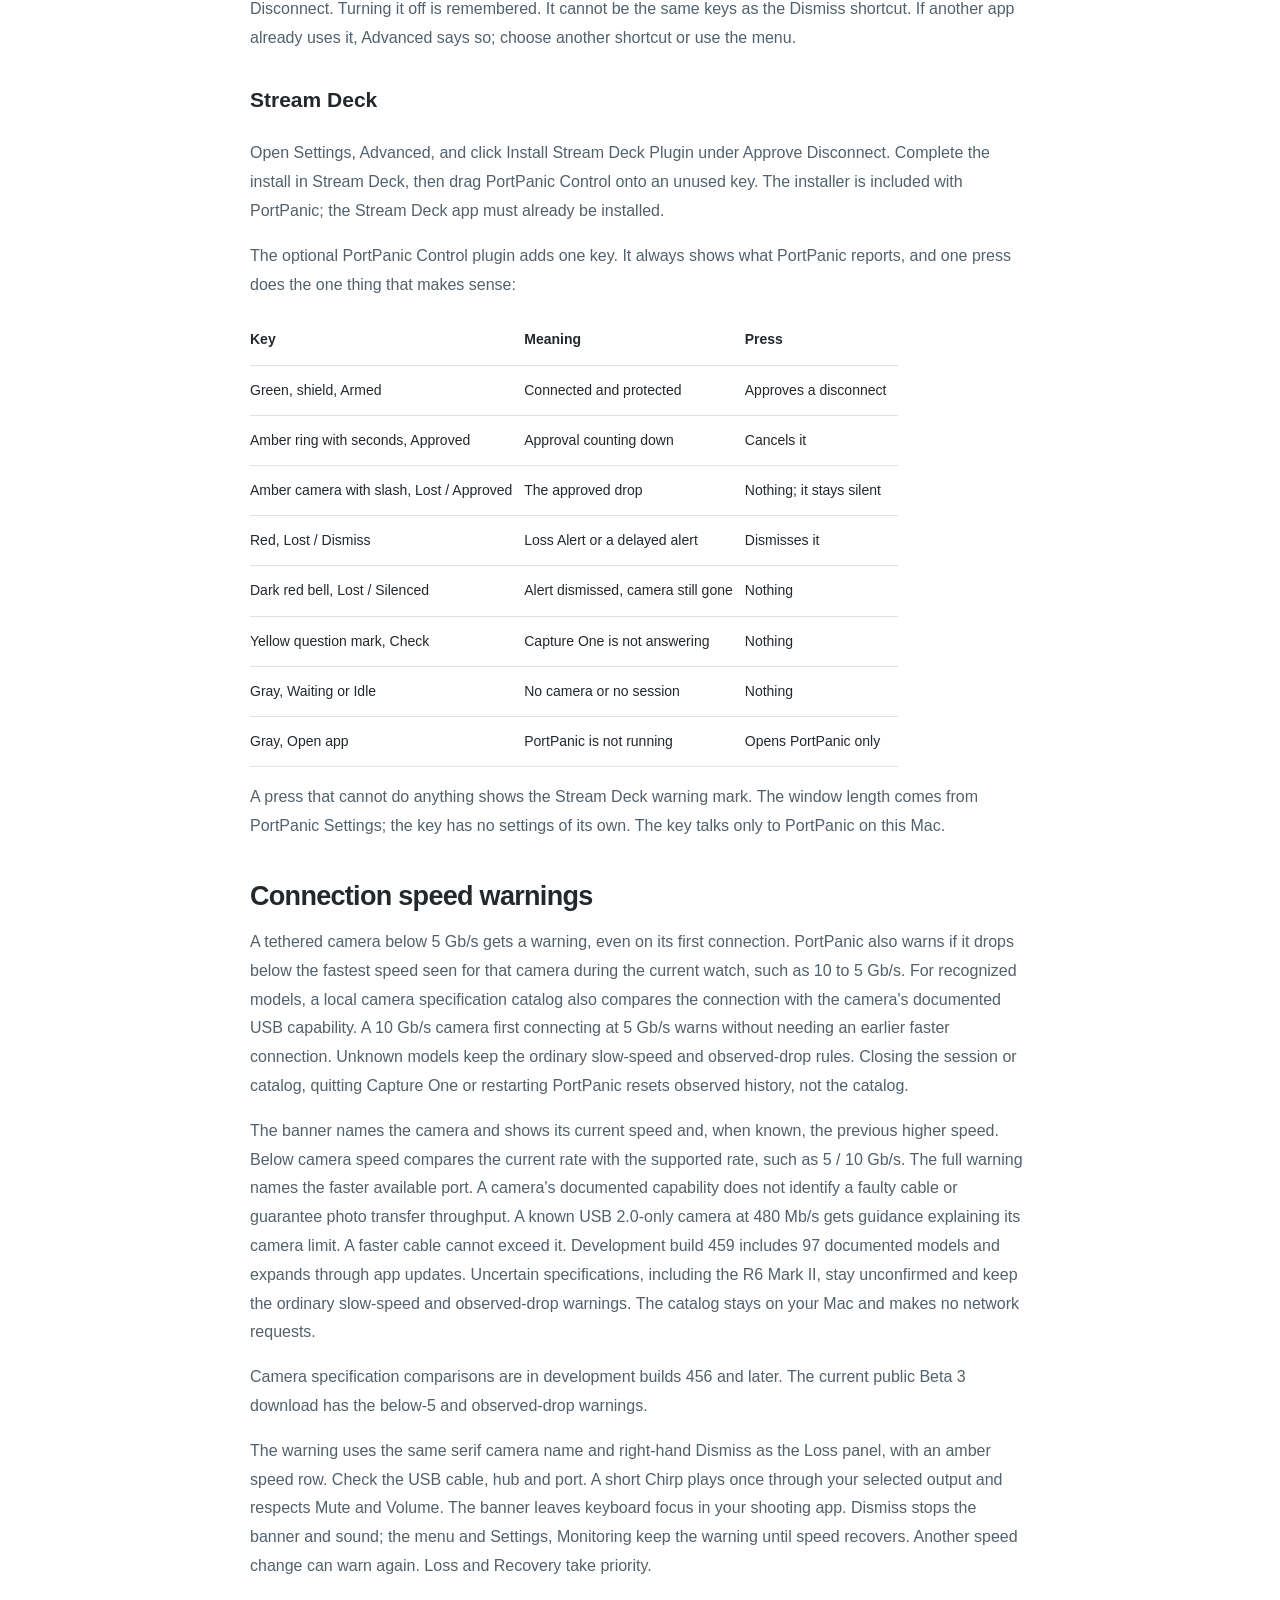
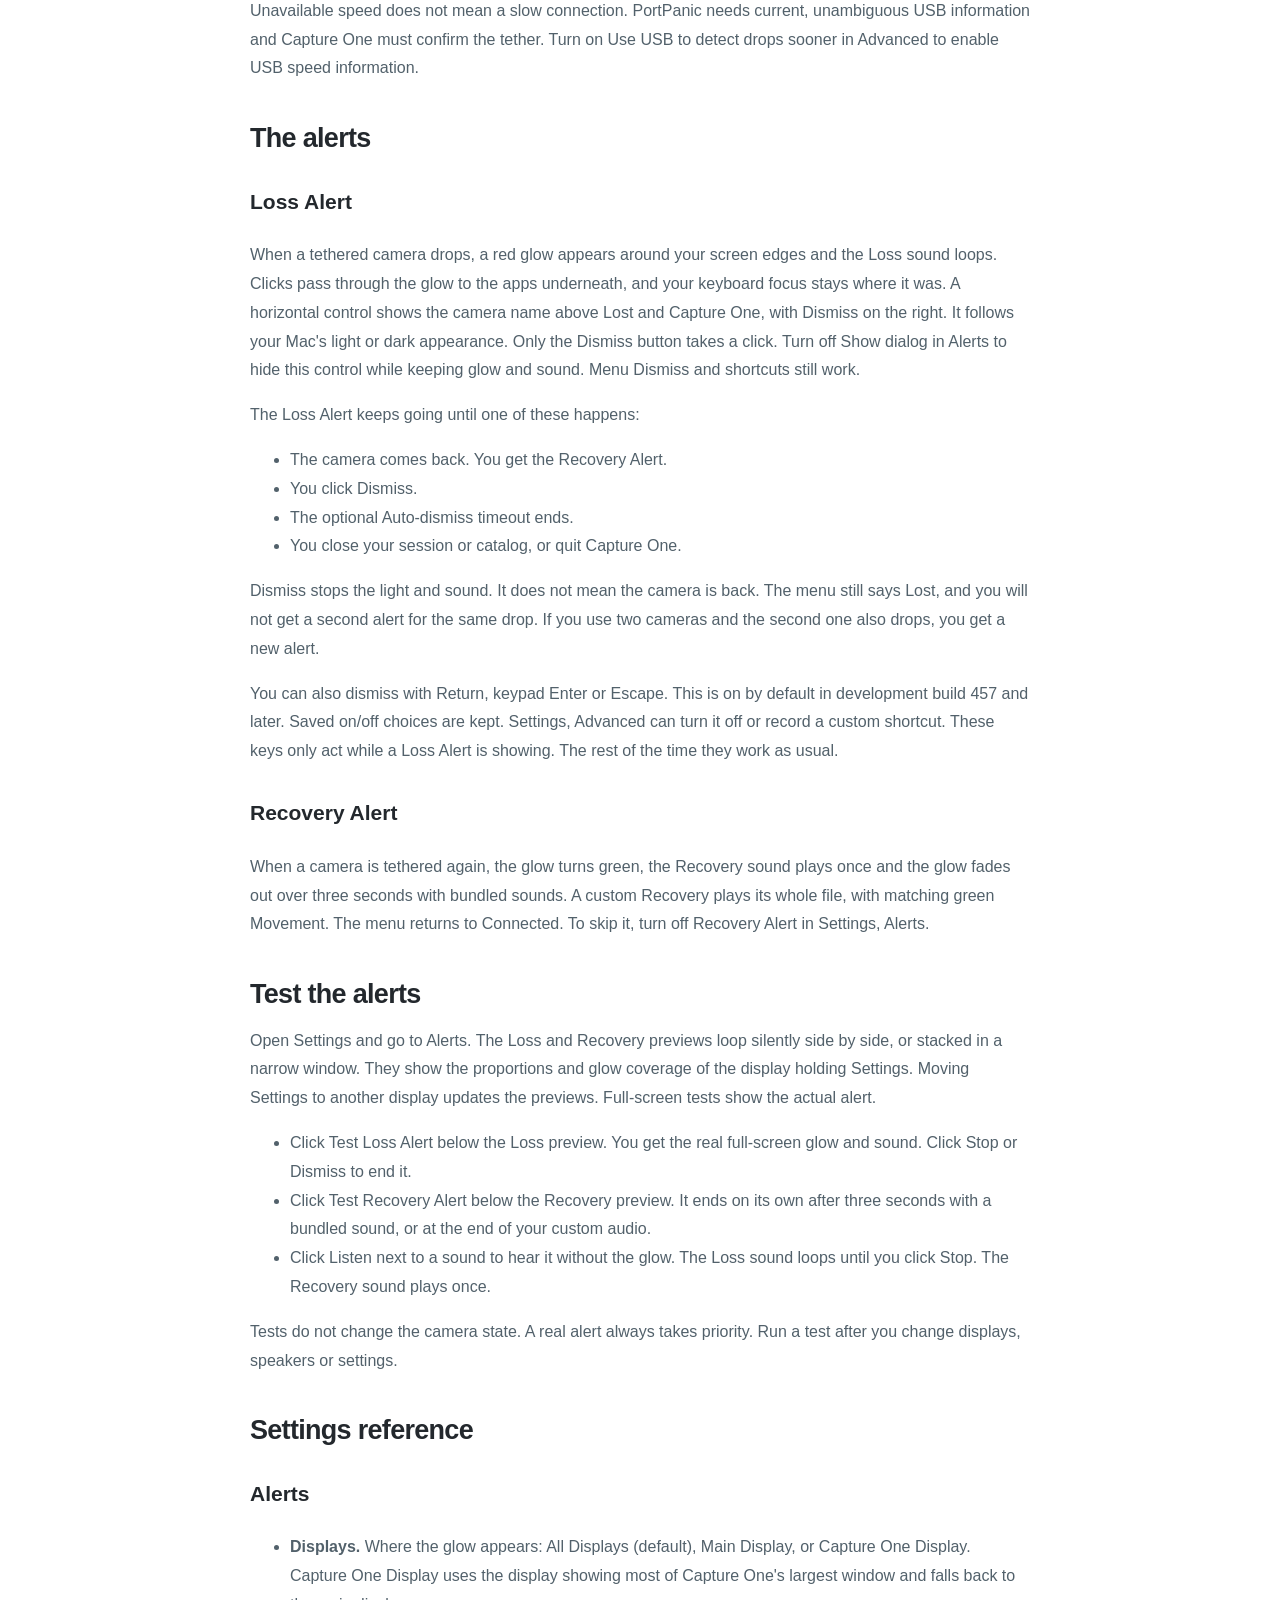
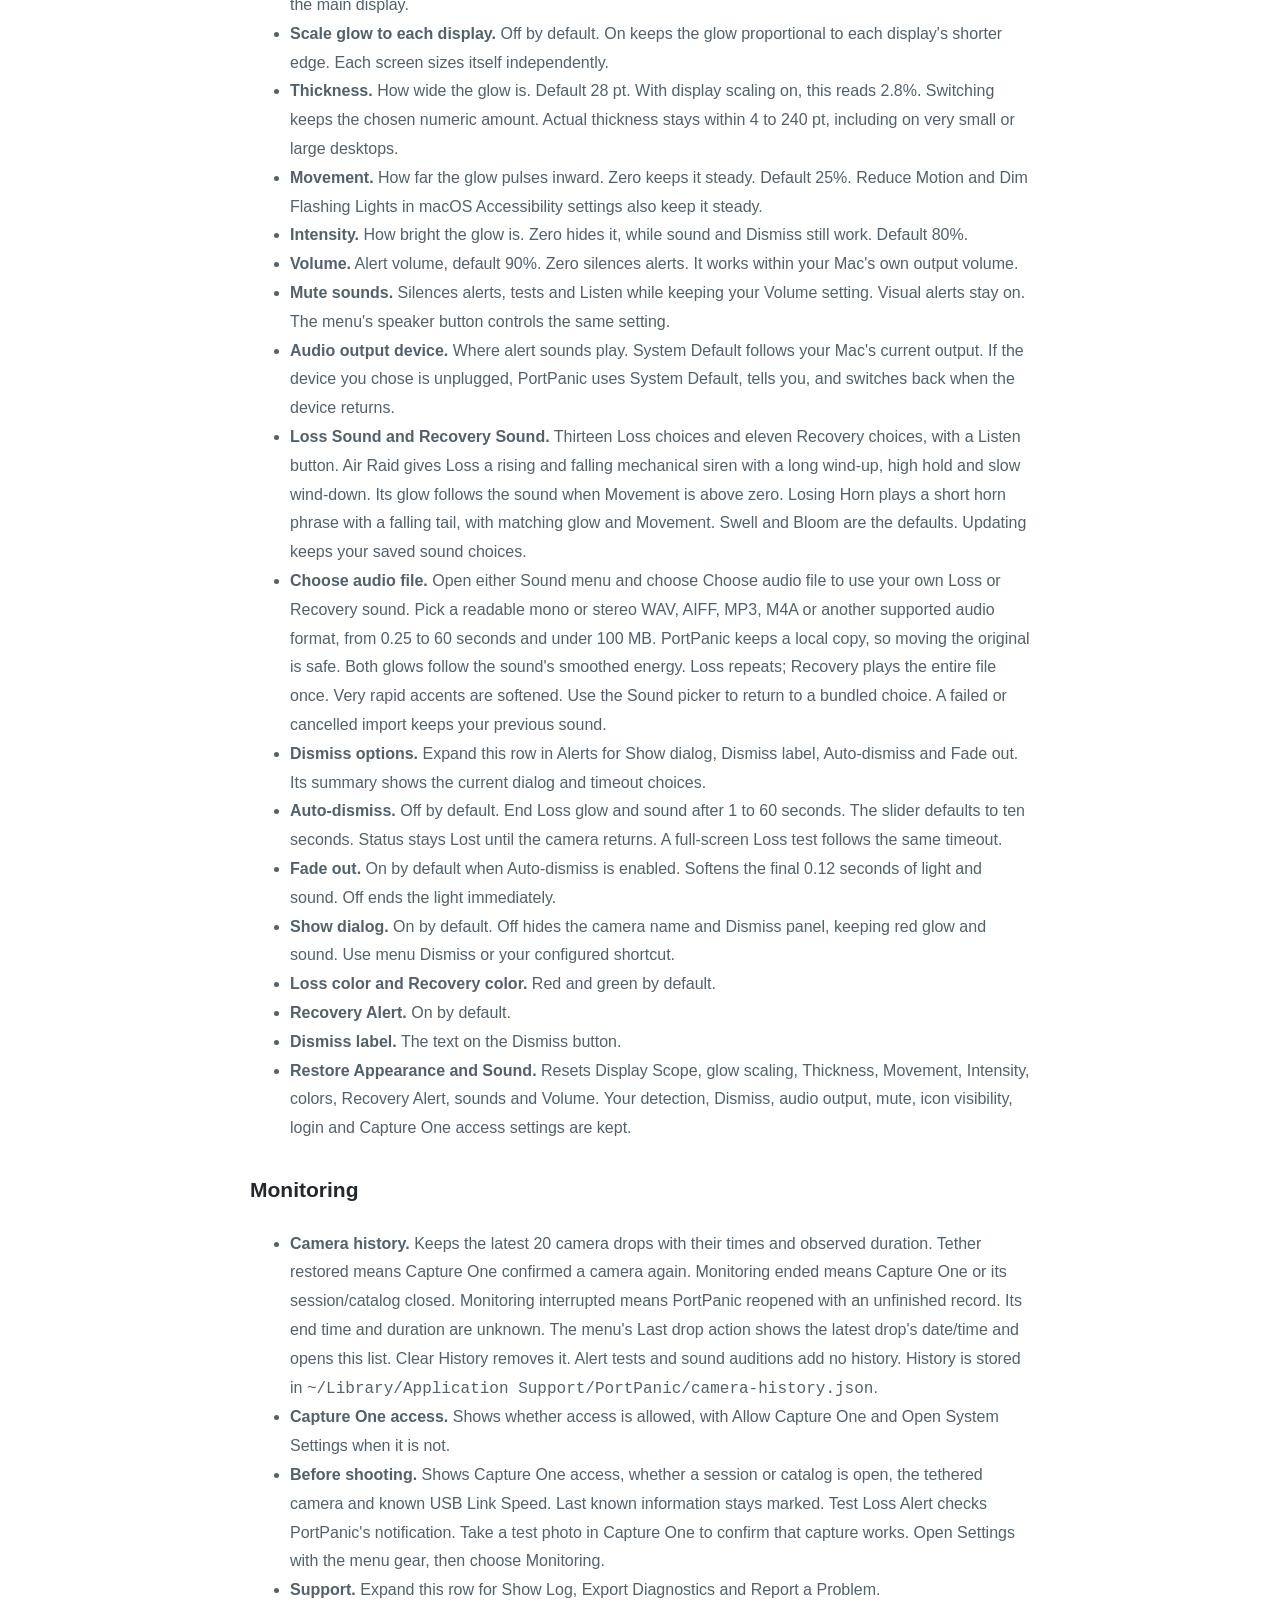
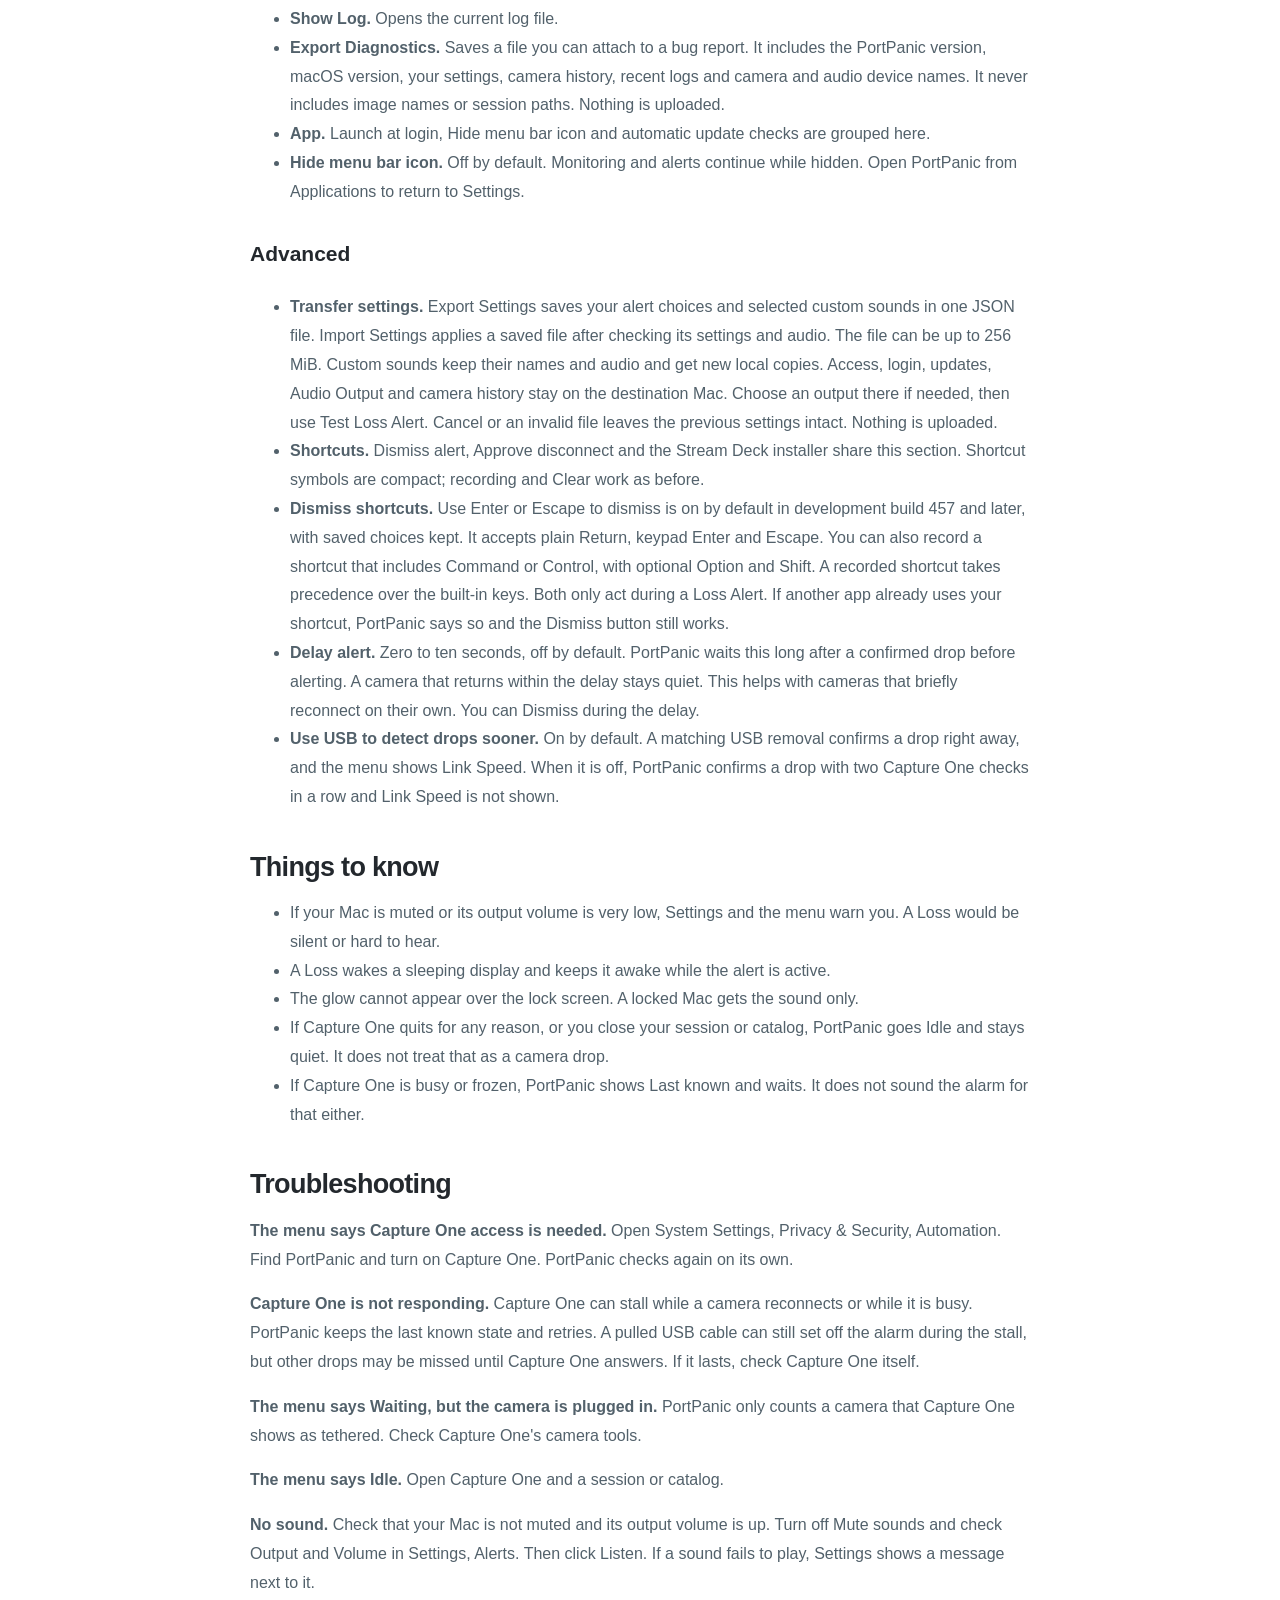
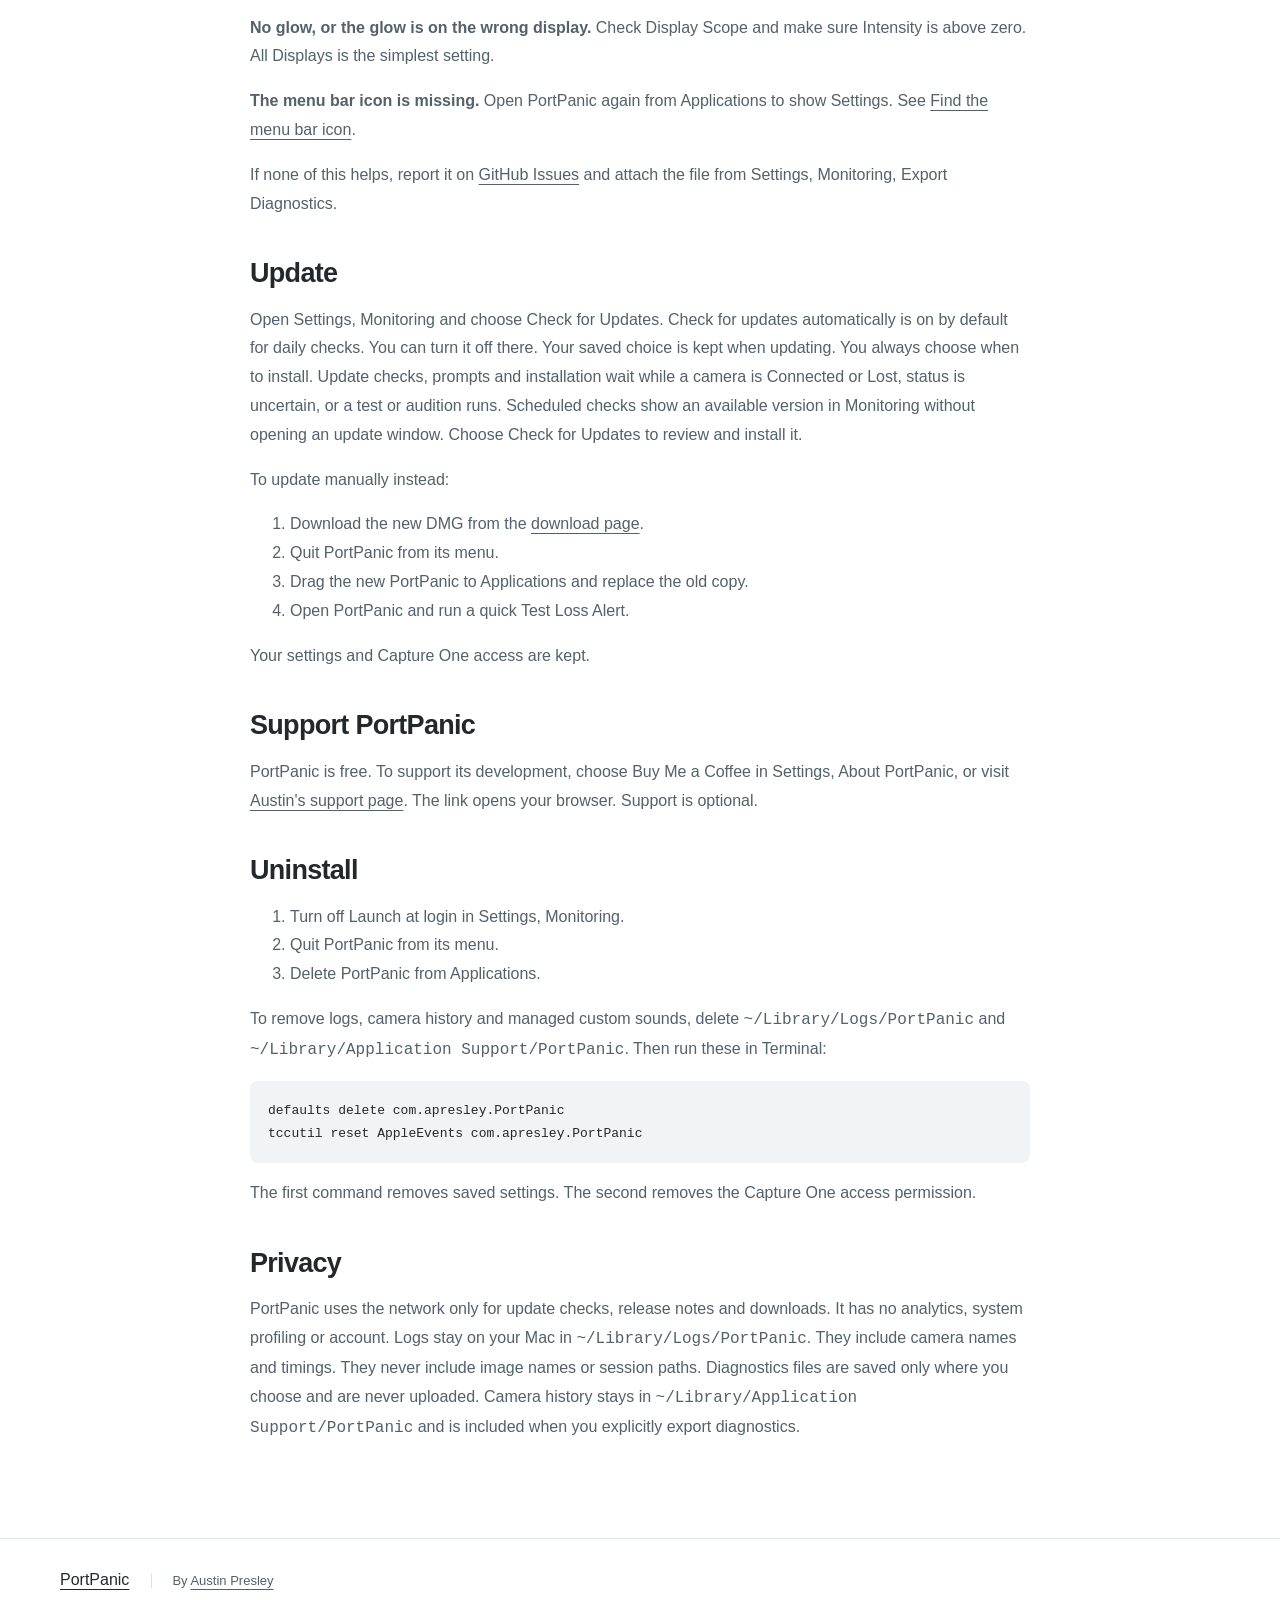
==== commit 35f35316: "Prepare Beta 2 download page and current Settings guide" ====
--- a/docs/guide.html
+++ b/docs/guide.html
@@ -3,7 +3,7 @@
 drops. This guide covers setup, the alerts, every setting and what to do when
 something looks wrong.</p>
 <h2 id="install">Install</h2>
-<p>The current download is 3.2.0 Beta 1 for testing. Real-camera drop/recovery, extended shooting, fresh-install permissions and macOS 14/Intel coverage are still being checked. Test with your own setup before relying on it during a shoot.</p>
+<p>The current download is 3.2.0 Beta 2 for testing. Real-camera drop/recovery, extended shooting, fresh-install permissions and macOS 14/Intel coverage are still being checked. Test with your own setup before relying on it during a shoot.</p>
 <ol>
 <li>Download the latest DMG from the
    <a href="https://austinpresley.github.io/PortPanic-Releases/#download">download page</a>.</li>
@@ -42,7 +42,7 @@
 own.</p>
 <h3 id="launch-at-login">Launch at login</h3>
 <p>Launch at login is off by default. Turn it on so PortPanic is running every
-time you shoot: Settings, Monitoring, Startup, Launch at login.</p>
+time you shoot: Settings, Monitoring, App, Launch at login.</p>
 <h2 id="what-the-menu-says">What the menu says</h2>
 <p>Recognized camera names put the brand above the model, such as Canon above
 EOS R5. Other names wrap naturally; the full original name remains accessible.</p>
@@ -283,13 +283,14 @@
   glow follows the sound when Movement is above zero. Losing Horn plays a
   short horn phrase with a falling tail, with matching glow and Movement.
   Swell and Bloom are the defaults. Updating keeps your saved sound choices.</li>
-<li><strong>Choose audio file.</strong> Use your own Loss or Recovery sound. Pick a readable
+<li><strong>Choose audio file.</strong> Open either Sound menu and choose Choose audio file to use your own Loss or Recovery sound. Pick a readable
   mono or stereo WAV, AIFF, MP3, M4A or another supported audio format, from
   0.25 to 60 seconds and under 100 MB. PortPanic keeps a local copy, so moving
   the original is safe. Both glows follow the sound's smoothed energy. Loss
   repeats; Recovery plays the entire file once. Very rapid accents are softened.
   Use the Sound picker to return to a bundled choice. A failed or cancelled
   import keeps your previous sound.</li>
+<li><strong>Dismiss options.</strong> Expand this row in Alerts for Show dialog, Dismiss label, Auto-dismiss and Fade out. Its summary shows the current dialog and timeout choices.</li>
 <li><strong>Auto-dismiss.</strong> Off by default. End Loss glow and sound after 1 to 60
   seconds. The slider defaults to ten seconds. Status stays Lost until the
   camera returns. A full-screen Loss test follows the same timeout.</li>
@@ -312,7 +313,7 @@
   again. Monitoring ended means Capture One or its session/catalog closed.
   Monitoring interrupted means PortPanic reopened with an unfinished record.
   Its end time and duration are unknown.
-  The menu's Camera history action shows the latest drop's date/time and opens
+  The menu's Last drop action shows the latest drop's date/time and opens
   this list. Clear History removes it.
   Alert tests and sound auditions add no history.
   History is stored in <code>~/Library/Application Support/PortPanic/camera-history.json</code>.</li>
@@ -323,12 +324,13 @@
   stays marked. Test Loss Alert checks PortPanic's notification. Take a test
   photo in Capture One to confirm that capture works.
   Open Settings with the menu gear, then choose Monitoring.</li>
+<li><strong>Support.</strong> Expand this row for Show Log, Export Diagnostics and Report a Problem.</li>
 <li><strong>Show Log.</strong> Opens the current log file.</li>
 <li><strong>Export Diagnostics.</strong> Saves a file you can attach to a bug report. It
   includes the PortPanic version, macOS version, your settings, camera history, recent logs and
   camera and audio device names. It never includes image names or session
   paths. Nothing is uploaded.</li>
-<li><strong>Startup.</strong> Launch at login.</li>
+<li><strong>App.</strong> Launch at login, Hide menu bar icon and automatic update checks are grouped here.</li>
 <li><strong>Hide menu bar icon.</strong> Off by default. Monitoring and alerts continue while
   hidden. Open PortPanic from Applications to return to Settings.</li>
 </ul>
@@ -341,6 +343,7 @@
   Audio Output and camera history stay on the destination Mac. Choose an output
   there if needed, then use Test Loss Alert. Cancel or an invalid file leaves
   the previous settings intact. Nothing is uploaded.</li>
+<li><strong>Shortcuts.</strong> Dismiss alert, Approve disconnect and the Stream Deck installer share this section. Shortcut symbols are compact; recording and Clear work as before.</li>
 <li><strong>Dismiss shortcuts.</strong> Use Enter or Escape to dismiss is on by default in
   development build 457 and later, with saved choices kept. It accepts plain
   Return, keypad Enter and Escape. You can also record a shortcut that includes
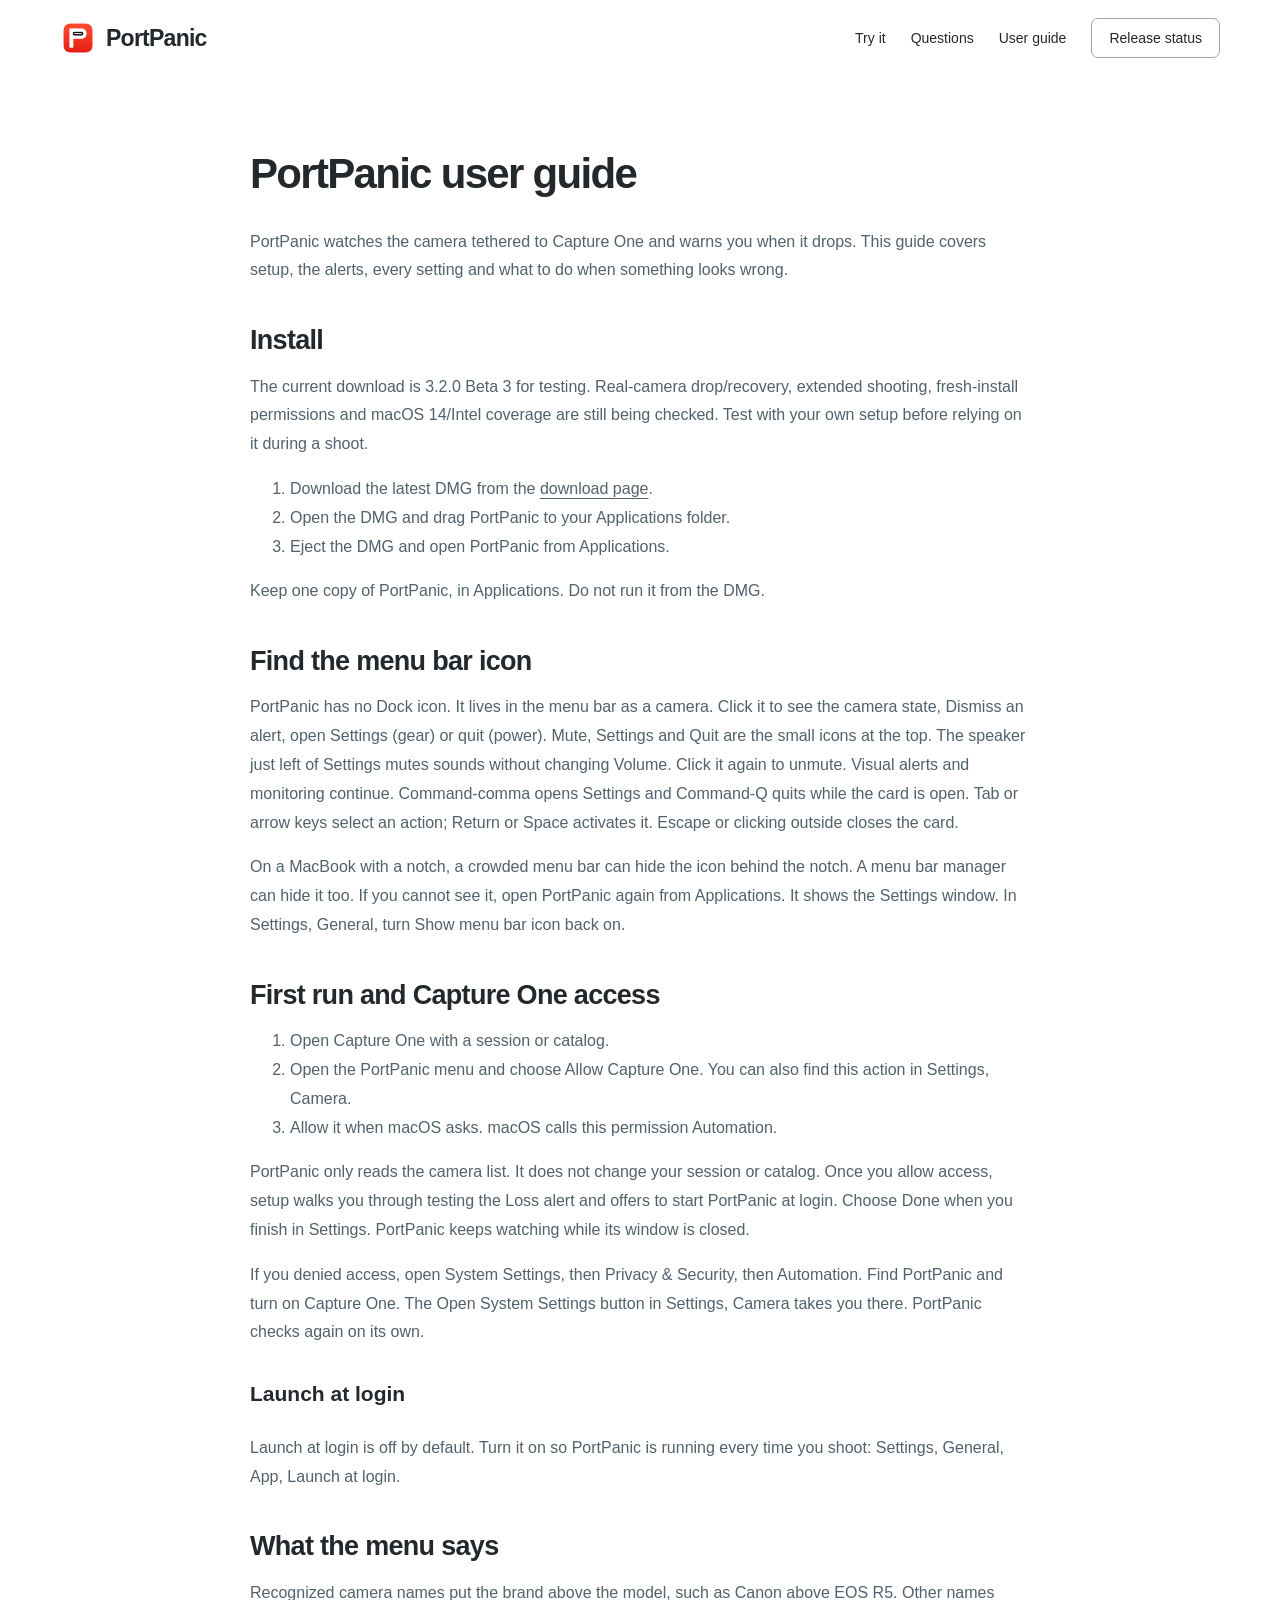
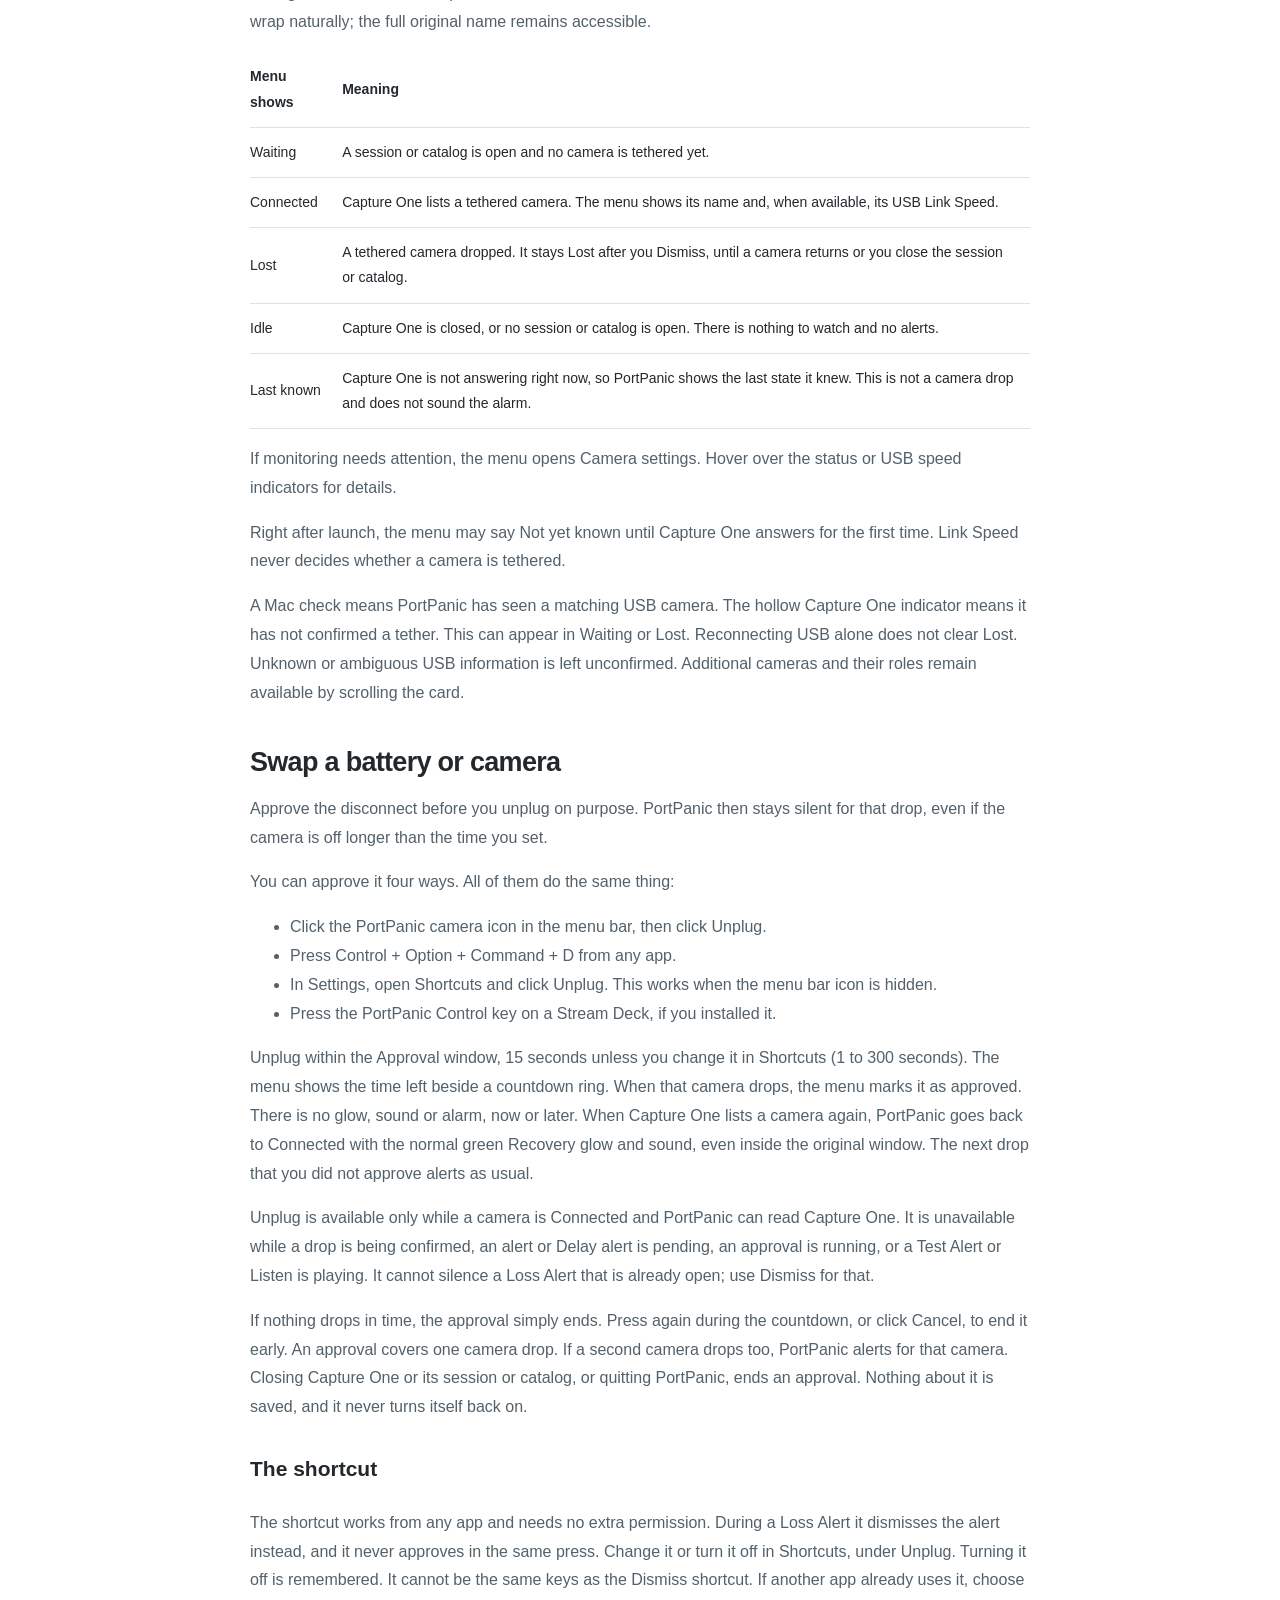
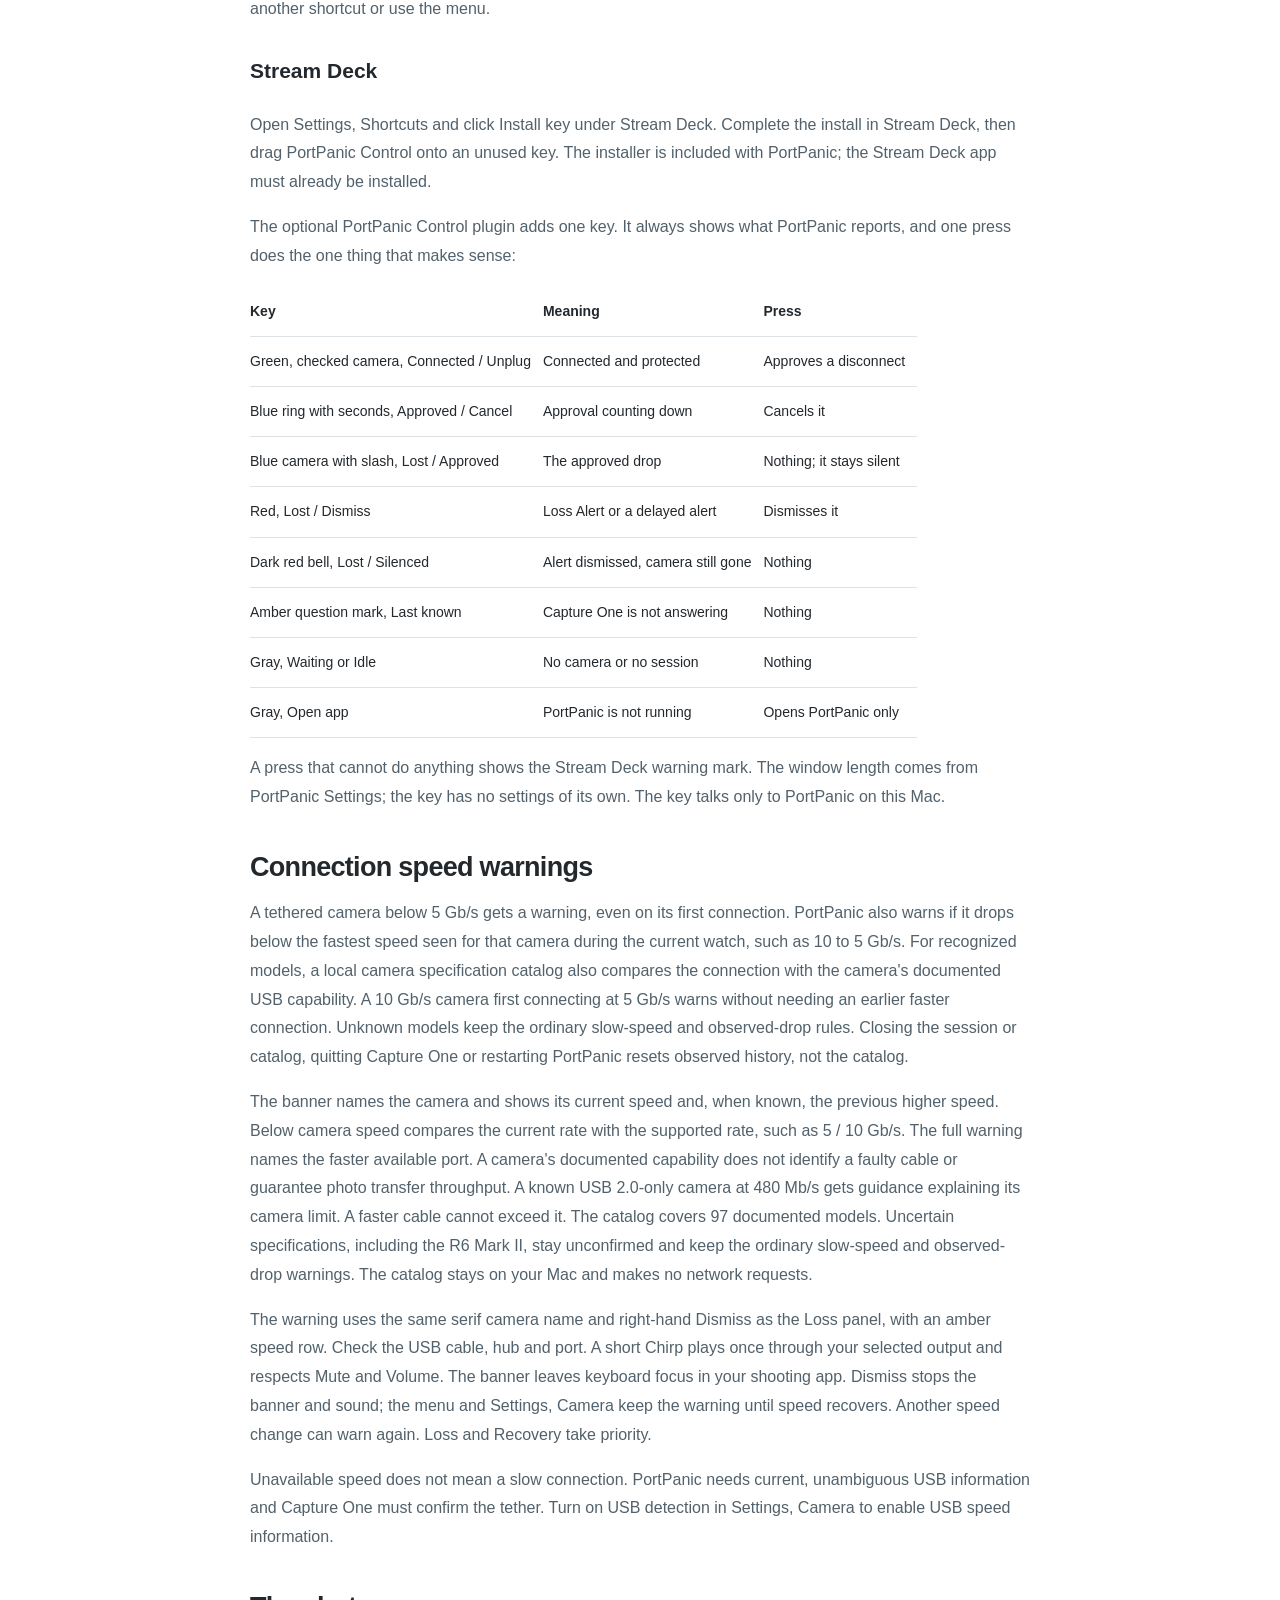
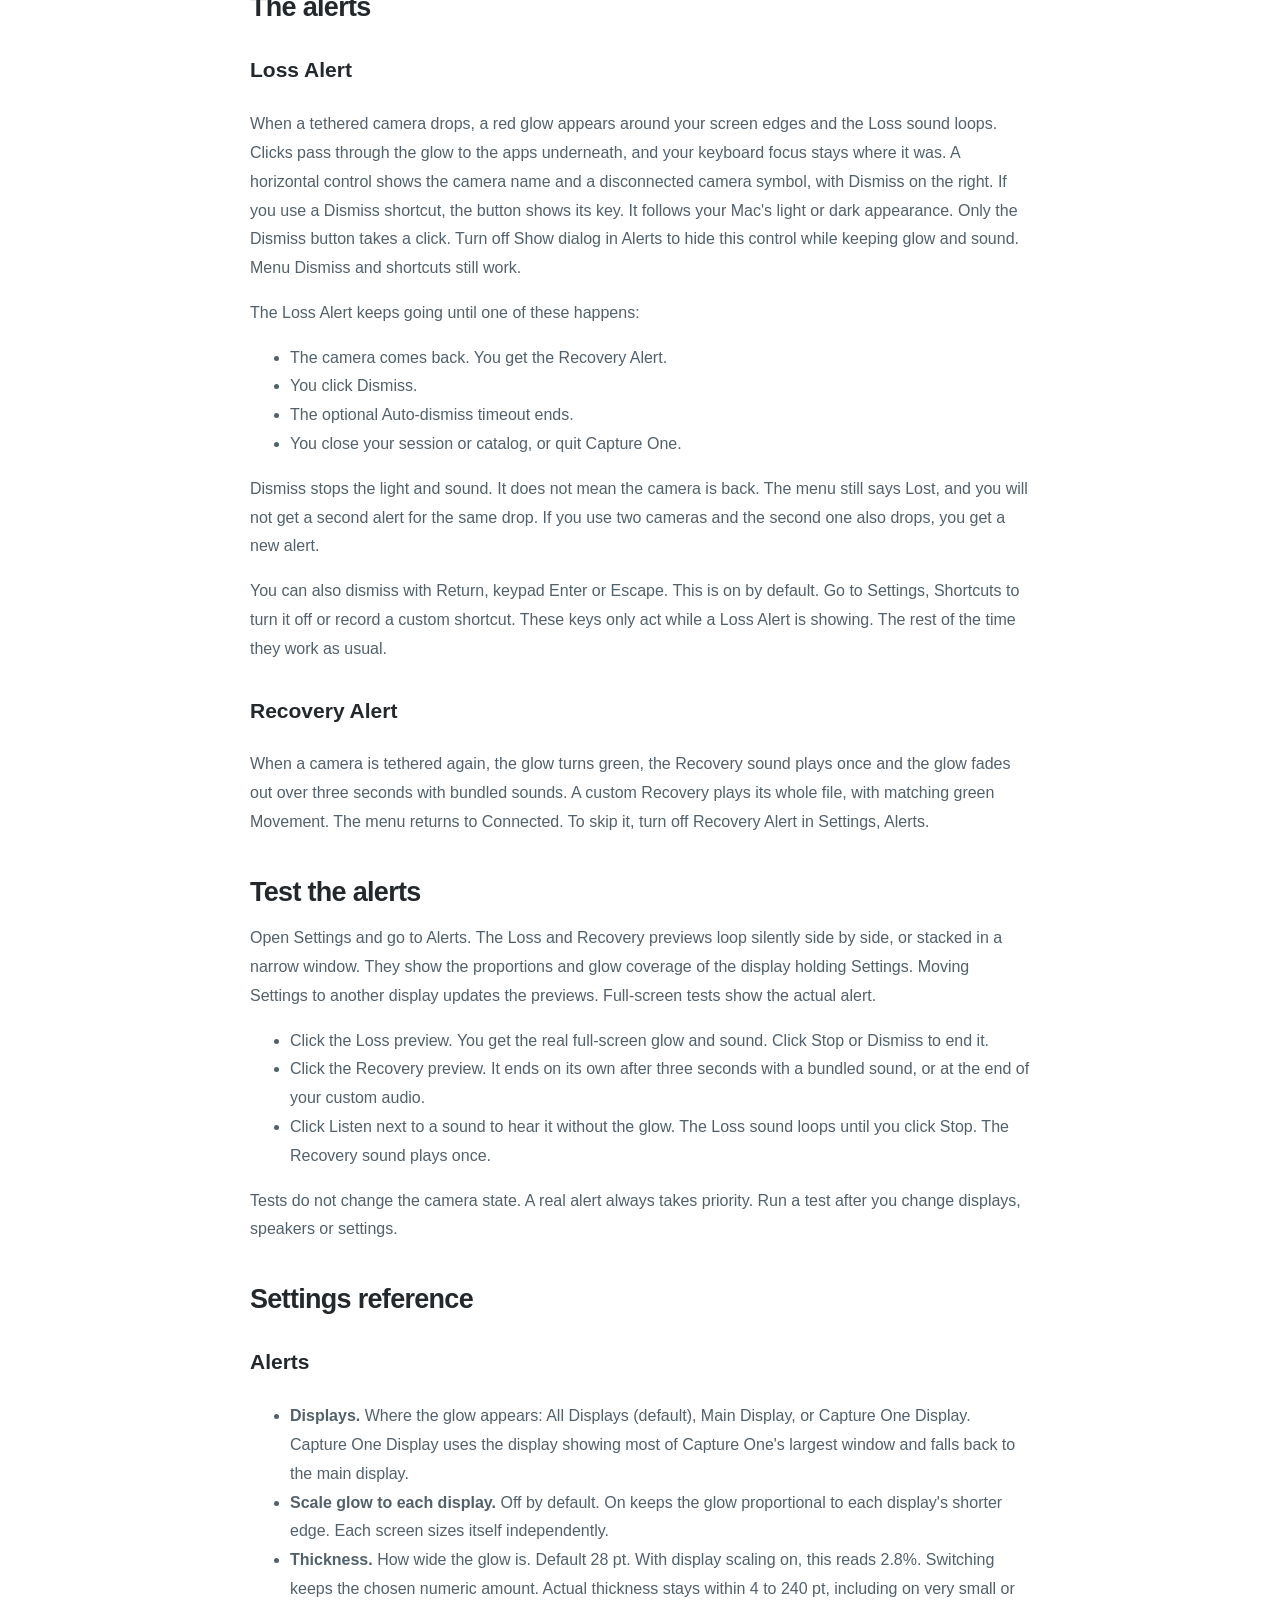
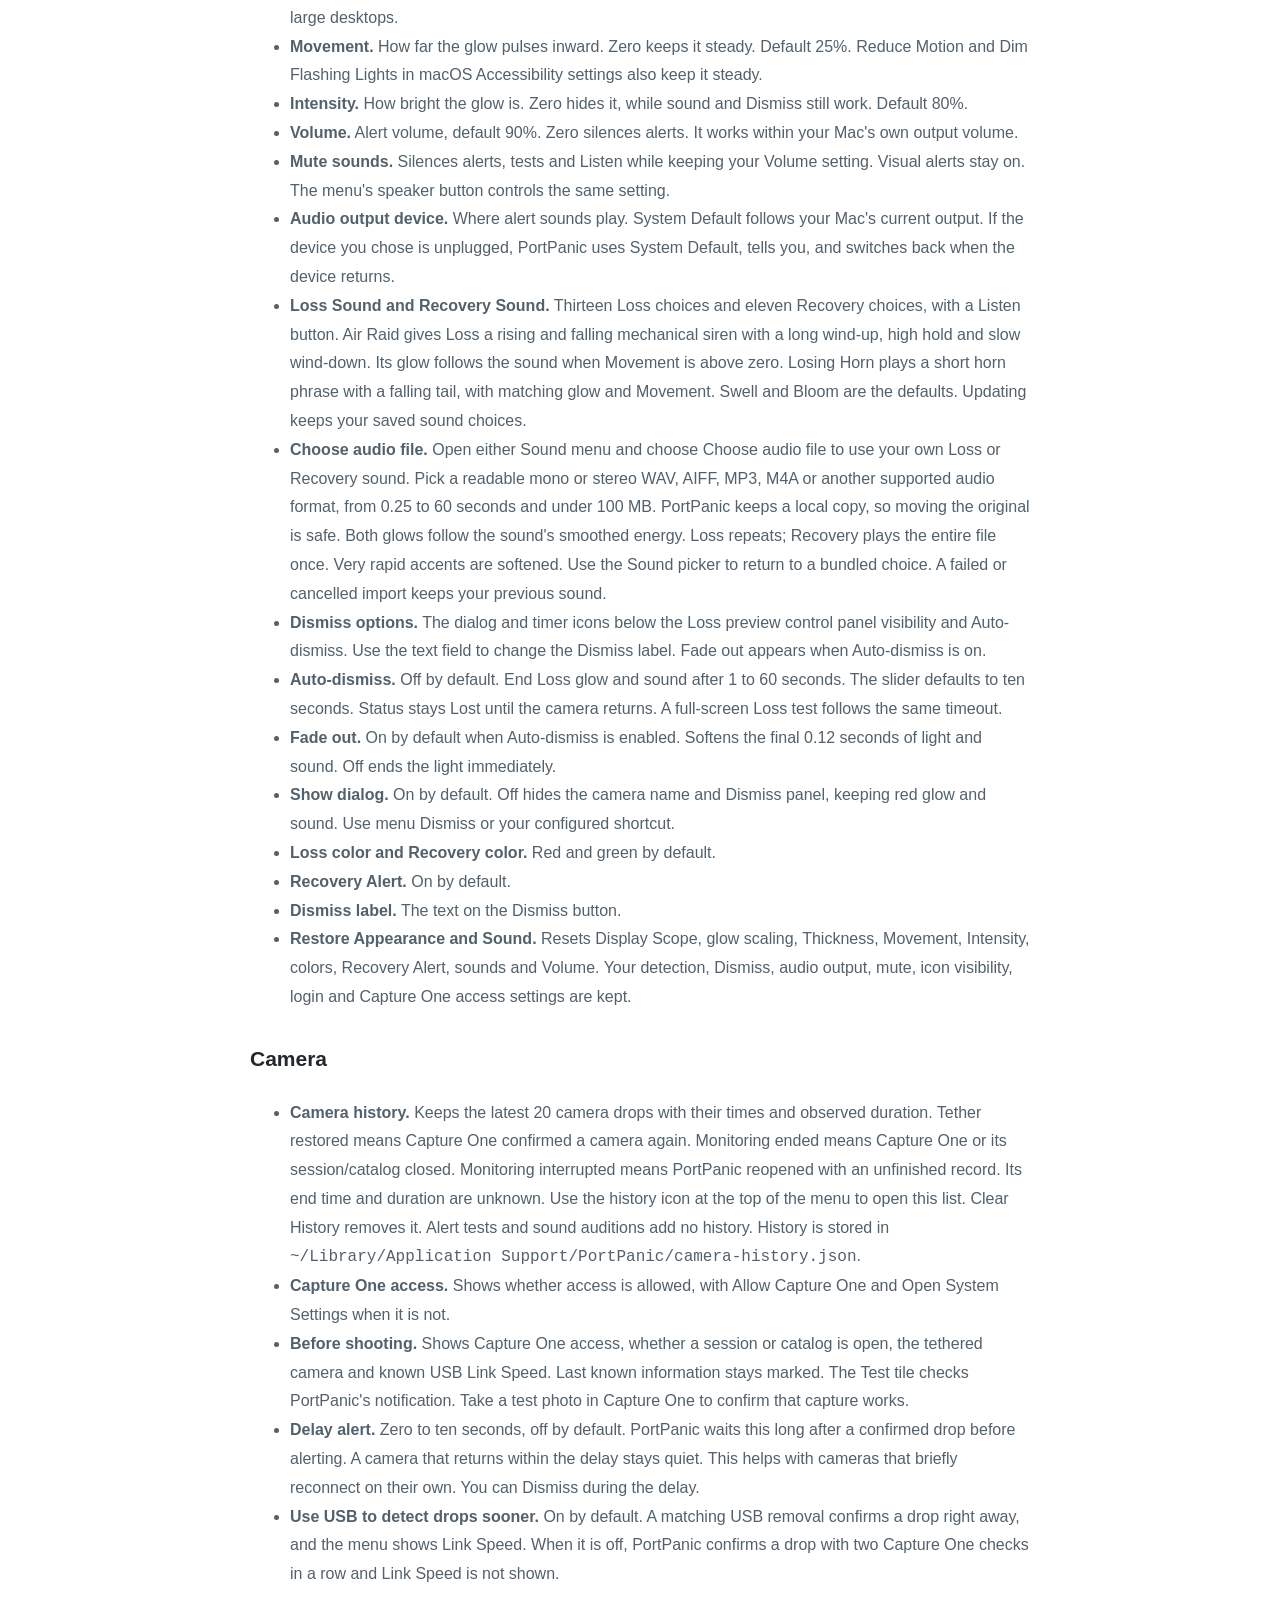
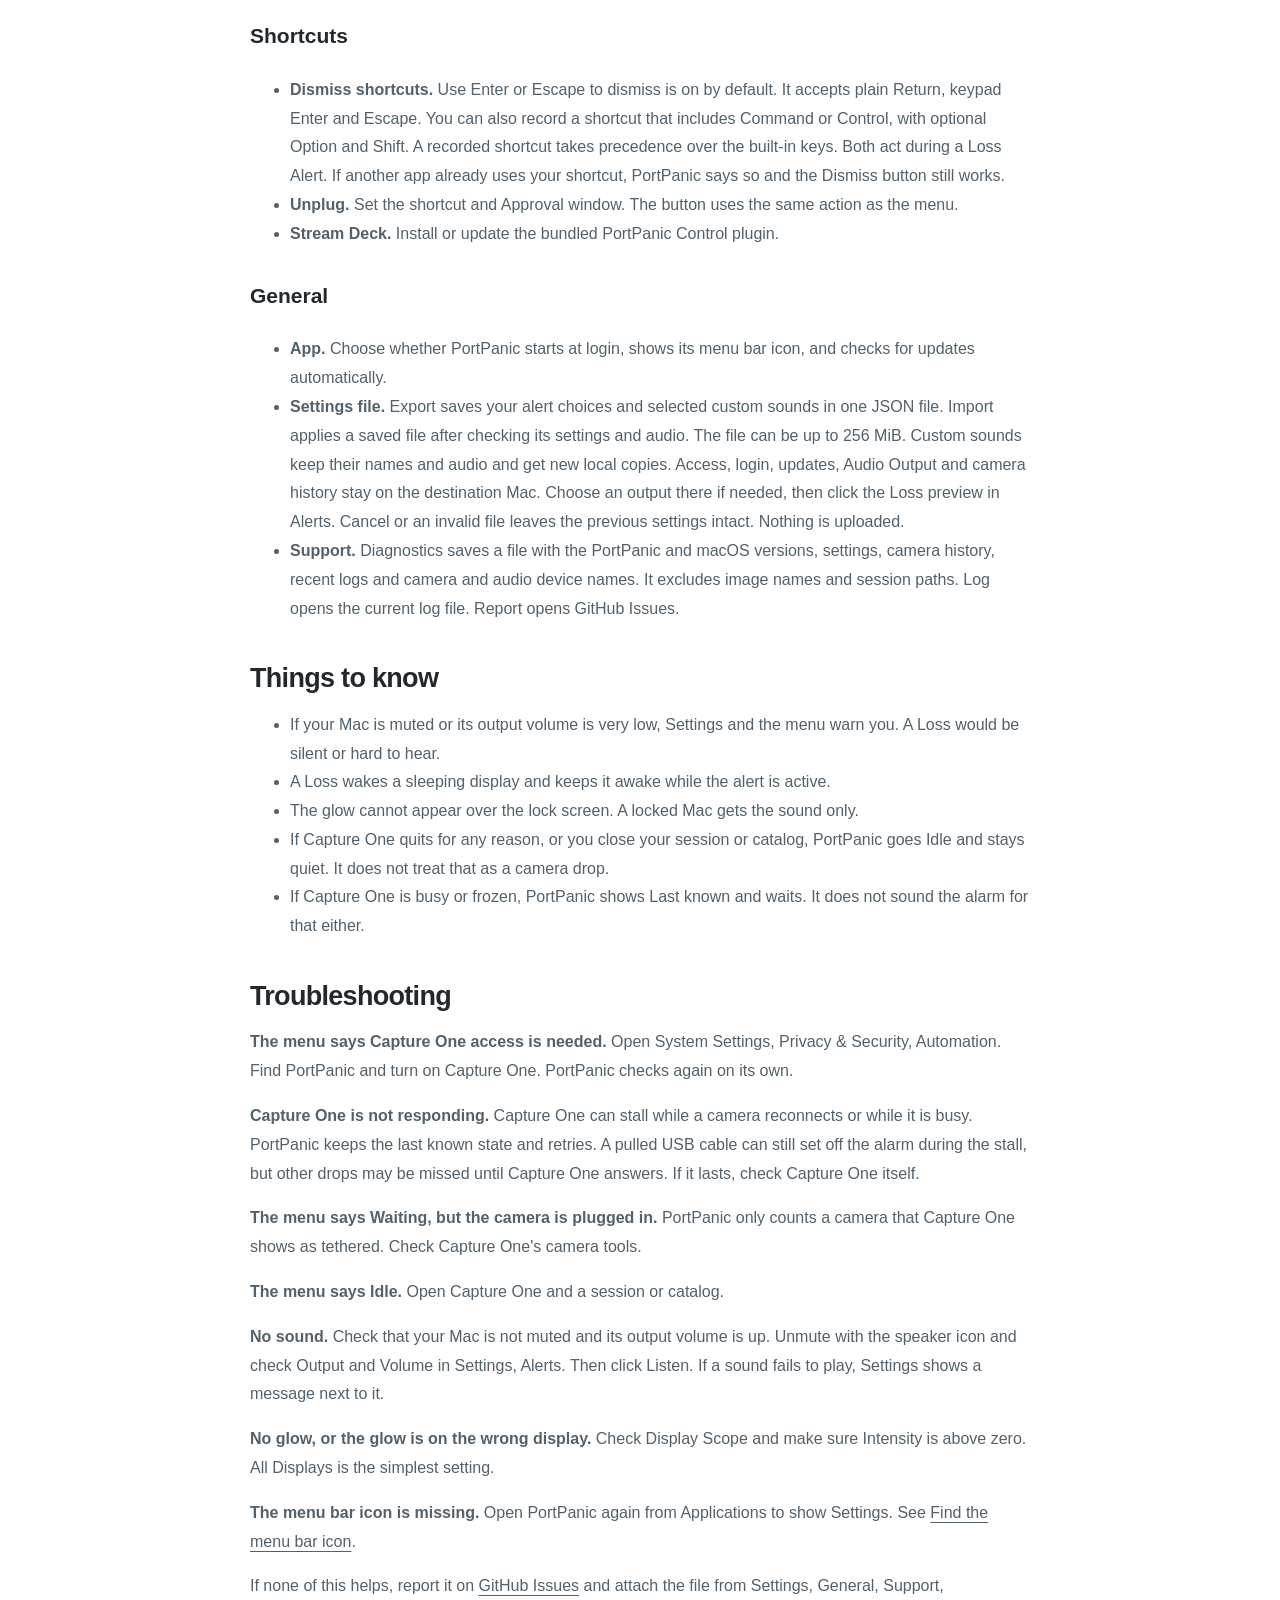
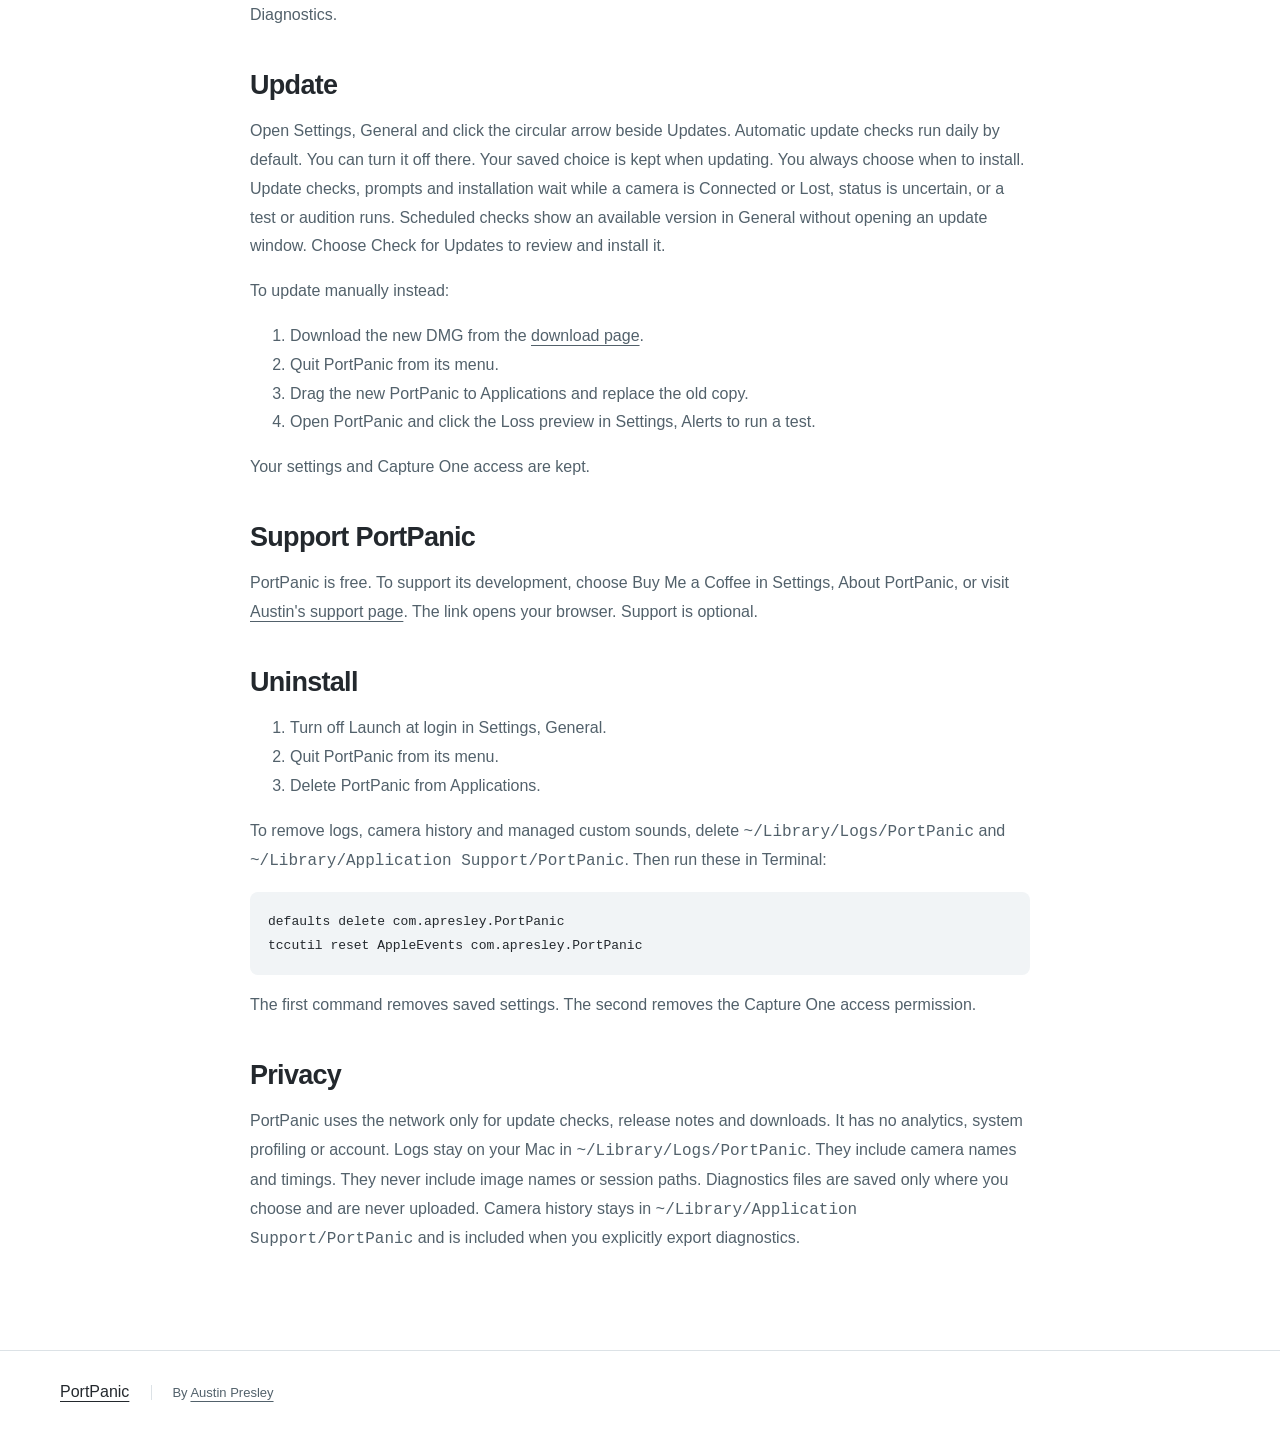
==== commit 3904c319: "Update the site and guide for PortPanic 3.2.0 Beta 3" ====
--- a/docs/guide.html
+++ b/docs/guide.html
@@ -3,7 +3,7 @@
 drops. This guide covers setup, the alerts, every setting and what to do when
 something looks wrong.</p>
 <h2 id="install">Install</h2>
-<p>The current download is 3.2.0 Beta 2 for testing. Real-camera drop/recovery, extended shooting, fresh-install permissions and macOS 14/Intel coverage are still being checked. Test with your own setup before relying on it during a shoot.</p>
+<p>The current download is 3.2.0 Beta 3 for testing. Real-camera drop/recovery, extended shooting, fresh-install permissions and macOS 14/Intel coverage are still being checked. Test with your own setup before relying on it during a shoot.</p>
 <ol>
 <li>Download the latest DMG from the
    <a href="https://austinpresley.github.io/PortPanic-Releases/#download">download page</a>.</li>
@@ -22,27 +22,25 @@
 <p>On a MacBook with a notch, a crowded menu bar can hide the icon behind the
 notch. A menu bar manager can hide it too. If you cannot see it, open
 PortPanic again from Applications. It shows the Settings window.
-You can also choose Hide menu bar icon in Settings, Monitoring. Turn it off
-there to bring the icon back.</p>
+In Settings, General, turn Show menu bar icon back on.</p>
 <h2 id="first-run-and-capture-one-access">First run and Capture One access</h2>
 <ol>
 <li>Open Capture One with a session or catalog.</li>
-<li>PortPanic opens Settings, Monitoring and asks to read Capture One's list of
-   tethered cameras. Choose Allow Capture One.</li>
+<li>Open the PortPanic menu and choose Allow Capture One. You can also find
+   this action in Settings, Camera.</li>
 <li>Allow it when macOS asks. macOS calls this permission Automation.</li>
 </ol>
 <p>PortPanic only reads the camera list. It does not change your session or
-catalog. After access is allowed, Settings offers Try Loss Alert and a Launch
-at login switch. Choose Done when you are finished. It ends the setup test. PortPanic stays in
-the menu bar, and monitoring keeps running
-whether Settings is open or not.</p>
+catalog. Once you allow access, setup walks you through testing the Loss alert
+and offers to start PortPanic at login. Choose Done when you finish in Settings.
+PortPanic keeps watching while its window is closed.</p>
 <p>If you denied access, open System Settings, then Privacy &amp; Security, then
 Automation. Find PortPanic and turn on Capture One. The Open System Settings
-button in Settings, Monitoring takes you there. PortPanic checks again on its
+button in Settings, Camera takes you there. PortPanic checks again on its
 own.</p>
 <h3 id="launch-at-login">Launch at login</h3>
 <p>Launch at login is off by default. Turn it on so PortPanic is running every
-time you shoot: Settings, Monitoring, App, Launch at login.</p>
+time you shoot: Settings, General, App, Launch at login.</p>
 <h2 id="what-the-menu-says">What the menu says</h2>
 <p>Recognized camera names put the brand above the model, such as Canon above
 EOS R5. Other names wrap naturally; the full original name remains accessible.</p>
@@ -76,8 +74,8 @@
 </tr>
 </tbody>
 </table>
-<p>If monitoring needs attention, Open Settings in the card takes you directly to
-Monitoring.</p>
+<p>If monitoring needs attention, the menu opens Camera settings. Hover over
+the status or USB speed indicators for details.</p>
 <p>Right after launch, the menu may say Not yet known until Capture One answers
 for the first time. Link Speed never decides whether
 a camera is tethered.</p>
@@ -91,21 +89,20 @@
 silent for that drop, even if the camera is off longer than the time you set.</p>
 <p>You can approve it four ways. All of them do the same thing:</p>
 <ul>
-<li>Click the PortPanic camera icon in the menu bar, then Approve Disconnect,
-  in the card below the camera status.</li>
+<li>Click the PortPanic camera icon in the menu bar, then click Unplug.</li>
 <li>Press Control + Option + Command + D from any app.</li>
-<li>In Settings, open Advanced and click Approve Disconnect. This works when the
+<li>In Settings, open Shortcuts and click Unplug. This works when the
   menu bar icon is hidden.</li>
 <li>Press the PortPanic Control key on a Stream Deck, if you installed it.</li>
 </ul>
-<p>Unplug within the Approval window, 15 seconds unless you change it in Advanced
-(1 to 300 seconds). The menu counts down, for example "Disconnect approved ·
-0:12 left". When that camera drops, the menu reads "Disconnected · Approved".
+<p>Unplug within the Approval window, 15 seconds unless you change it in Shortcuts
+(1 to 300 seconds). The menu shows the time left beside a countdown ring.
+When that camera drops, the menu marks it as approved.
 There is no glow, sound or alarm, now or later. When Capture One lists a camera
 again, PortPanic goes back to Connected with the normal green Recovery glow
 and sound, even inside the original window. The next drop that you did
 not approve alerts as usual.</p>
-<p>Approve Disconnect is available only while a camera is Connected and PortPanic
+<p>Unplug is available only while a camera is Connected and PortPanic
 can read Capture One. It is unavailable while a drop is being confirmed, an
 alert or Delay alert is pending, an approval is running, or a Test Alert or
 Listen is playing. It cannot silence a Loss Alert that is already open; use
@@ -118,12 +115,11 @@
 <h3 id="the-shortcut">The shortcut</h3>
 <p>The shortcut works from any app and needs no extra permission. During a Loss
 Alert it dismisses the alert instead, and it never approves in the same press.
-Change it or turn it off in Advanced, under Approve Disconnect. Turning it off
+Change it or turn it off in Shortcuts, under Unplug. Turning it off
 is remembered. It cannot be the same keys as the Dismiss shortcut. If another
-app already uses it, Advanced says so; choose another shortcut or use the menu.</p>
+app already uses it, choose another shortcut or use the menu.</p>
 <h3 id="stream-deck">Stream Deck</h3>
-<p>Open Settings, Advanced, and click Install Stream Deck Plugin under Approve
-Disconnect. Complete the install in Stream Deck, then drag PortPanic Control
+<p>Open Settings, Shortcuts and click Install key under Stream Deck. Complete the install in Stream Deck, then drag PortPanic Control
 onto an unused key. The installer is included with PortPanic; the Stream Deck
 app must already be installed.</p>
 <p>The optional PortPanic Control plugin adds one key. It always shows what
@@ -138,17 +134,17 @@
 </thead>
 <tbody>
 <tr>
-<td>Green, shield, Armed</td>
+<td>Green, checked camera, Connected / Unplug</td>
 <td>Connected and protected</td>
 <td>Approves a disconnect</td>
 </tr>
 <tr>
-<td>Amber ring with seconds, Approved</td>
+<td>Blue ring with seconds, Approved / Cancel</td>
 <td>Approval counting down</td>
 <td>Cancels it</td>
 </tr>
 <tr>
-<td>Amber camera with slash, Lost / Approved</td>
+<td>Blue camera with slash, Lost / Approved</td>
 <td>The approved drop</td>
 <td>Nothing; it stays silent</td>
 </tr>
@@ -163,7 +159,7 @@
 <td>Nothing</td>
 </tr>
 <tr>
-<td>Yellow question mark, Check</td>
+<td>Amber question mark, Last known</td>
 <td>Capture One is not answering</td>
 <td>Nothing</td>
 </tr>
@@ -197,27 +193,25 @@
 port. A camera's documented capability does not identify a faulty cable or
 guarantee photo transfer throughput. A known USB 2.0-only camera at 480 Mb/s
 gets guidance explaining its camera limit. A faster cable cannot exceed it.
-Development build 459 includes 97 documented models and expands through app
-updates. Uncertain specifications, including the R6 Mark II, stay unconfirmed
+The catalog covers 97 documented models. Uncertain specifications, including the R6 Mark II, stay unconfirmed
 and keep the ordinary slow-speed and observed-drop warnings. The catalog
 stays on your Mac and makes no network requests.</p>
-<p>Camera specification comparisons are in development builds 456 and later. The current
-public Beta 3 download has the below-5 and observed-drop warnings.</p>
 <p>The warning uses the same serif camera name and right-hand Dismiss
 as the Loss panel, with an amber speed row. Check the USB cable, hub and port. A short Chirp plays
 once through your selected output and respects Mute and Volume. The banner
 leaves keyboard focus in your shooting app. Dismiss stops the banner and sound;
-the menu and Settings, Monitoring keep the warning until speed recovers.
+the menu and Settings, Camera keep the warning until speed recovers.
 Another speed change can warn again. Loss and Recovery take priority.</p>
 <p>Unavailable speed does not mean a slow connection. PortPanic needs current,
 unambiguous USB information and Capture One must confirm the tether. Turn on
-Use USB to detect drops sooner in Advanced to enable USB speed information.</p>
+USB detection in Settings, Camera to enable USB speed information.</p>
 <h2 id="the-alerts">The alerts</h2>
 <h3 id="loss-alert">Loss Alert</h3>
 <p>When a tethered camera drops, a red glow appears around your screen edges and
 the Loss sound loops. Clicks pass through the glow to the apps underneath, and
 your keyboard focus stays where it was. A horizontal control shows the camera
-name above Lost and Capture One, with Dismiss on the right. It follows your
+name and a disconnected camera symbol, with Dismiss on the right. If you
+use a Dismiss shortcut, the button shows its key. It follows your
 Mac's light or dark appearance. Only the Dismiss button takes a click. Turn off Show dialog in Alerts to hide
 this control while keeping glow and sound. Menu Dismiss and shortcuts still work.</p>
 <p>The Loss Alert keeps going until one of these happens:</p>
@@ -230,9 +224,8 @@
 <p>Dismiss stops the light and sound. It does not mean the camera is back. The
 menu still says Lost, and you will not get a second alert for the same drop.
 If you use two cameras and the second one also drops, you get a new alert.</p>
-<p>You can also dismiss with Return, keypad Enter or Escape. This is on by default
-in development build 457 and later. Saved on/off choices are kept. Settings,
-Advanced can turn it off or record a custom shortcut. These keys only act while
+<p>You can also dismiss with Return, keypad Enter or Escape. This is on by default.
+Go to Settings, Shortcuts to turn it off or record a custom shortcut. These keys only act while
 a Loss Alert is showing. The rest of the time they work as usual.</p>
 <h3 id="recovery-alert">Recovery Alert</h3>
 <p>When a camera is tethered again, the glow turns green, the Recovery sound plays
@@ -245,9 +238,9 @@
 glow coverage of the display holding Settings. Moving Settings to another
 display updates the previews. Full-screen tests show the actual alert.</p>
 <ul>
-<li>Click Test Loss Alert below the Loss preview. You get the real full-screen glow
+<li>Click the Loss preview. You get the real full-screen glow
   and sound. Click Stop or Dismiss to end it.</li>
-<li>Click Test Recovery Alert below the Recovery preview. It ends on its own after
+<li>Click the Recovery preview. It ends on its own after
   three seconds with a bundled sound, or at the end of your custom audio.</li>
 <li>Click Listen next to a sound to hear it without the glow. The Loss sound
   loops until you click Stop. The Recovery sound plays once.</li>
@@ -290,7 +283,9 @@
   repeats; Recovery plays the entire file once. Very rapid accents are softened.
   Use the Sound picker to return to a bundled choice. A failed or cancelled
   import keeps your previous sound.</li>
-<li><strong>Dismiss options.</strong> Expand this row in Alerts for Show dialog, Dismiss label, Auto-dismiss and Fade out. Its summary shows the current dialog and timeout choices.</li>
+<li><strong>Dismiss options.</strong> The dialog and timer icons below the Loss preview
+  control panel visibility and Auto-dismiss. Use the text field to change
+  the Dismiss label. Fade out appears when Auto-dismiss is on.</li>
 <li><strong>Auto-dismiss.</strong> Off by default. End Loss glow and sound after 1 to 60
   seconds. The slider defaults to ten seconds. Status stays Lost until the
   camera returns. A full-screen Loss test follows the same timeout.</li>
@@ -306,50 +301,23 @@
   Dismiss, audio output, mute, icon visibility, login and Capture One access
   settings are kept.</li>
 </ul>
-<h3 id="monitoring">Monitoring</h3>
+<h3 id="camera">Camera</h3>
 <ul>
 <li><strong>Camera history.</strong> Keeps the latest 20 camera drops with their times and
   observed duration. Tether restored means Capture One confirmed a camera
   again. Monitoring ended means Capture One or its session/catalog closed.
   Monitoring interrupted means PortPanic reopened with an unfinished record.
   Its end time and duration are unknown.
-  The menu's Last drop action shows the latest drop's date/time and opens
-  this list. Clear History removes it.
+  Use the history icon at the top of the menu to open this list. Clear History
+  removes it.
   Alert tests and sound auditions add no history.
   History is stored in <code>~/Library/Application Support/PortPanic/camera-history.json</code>.</li>
 <li><strong>Capture One access.</strong> Shows whether access is allowed, with Allow Capture
   One and Open System Settings when it is not.</li>
 <li><strong>Before shooting.</strong> Shows Capture One access, whether a session or catalog
   is open, the tethered camera and known USB Link Speed. Last known information
-  stays marked. Test Loss Alert checks PortPanic's notification. Take a test
-  photo in Capture One to confirm that capture works.
-  Open Settings with the menu gear, then choose Monitoring.</li>
-<li><strong>Support.</strong> Expand this row for Show Log, Export Diagnostics and Report a Problem.</li>
-<li><strong>Show Log.</strong> Opens the current log file.</li>
-<li><strong>Export Diagnostics.</strong> Saves a file you can attach to a bug report. It
-  includes the PortPanic version, macOS version, your settings, camera history, recent logs and
-  camera and audio device names. It never includes image names or session
-  paths. Nothing is uploaded.</li>
-<li><strong>App.</strong> Launch at login, Hide menu bar icon and automatic update checks are grouped here.</li>
-<li><strong>Hide menu bar icon.</strong> Off by default. Monitoring and alerts continue while
-  hidden. Open PortPanic from Applications to return to Settings.</li>
-</ul>
-<h3 id="advanced">Advanced</h3>
-<ul>
-<li><strong>Transfer settings.</strong> Export Settings saves your alert choices and selected
-  custom sounds in one JSON file. Import Settings applies a saved file after
-  checking its settings and audio. The file can be up to 256 MiB. Custom sounds
-  keep their names and audio and get new local copies. Access, login, updates,
-  Audio Output and camera history stay on the destination Mac. Choose an output
-  there if needed, then use Test Loss Alert. Cancel or an invalid file leaves
-  the previous settings intact. Nothing is uploaded.</li>
-<li><strong>Shortcuts.</strong> Dismiss alert, Approve disconnect and the Stream Deck installer share this section. Shortcut symbols are compact; recording and Clear work as before.</li>
-<li><strong>Dismiss shortcuts.</strong> Use Enter or Escape to dismiss is on by default in
-  development build 457 and later, with saved choices kept. It accepts plain
-  Return, keypad Enter and Escape. You can also record a shortcut that includes
-  Command or Control, with optional Option and Shift. A recorded shortcut takes
-  precedence over the built-in keys. Both only act during a Loss Alert. If another app already uses your shortcut, PortPanic says so and the
-  Dismiss button still works.</li>
+  stays marked. The Test tile checks PortPanic's notification. Take a test
+  photo in Capture One to confirm that capture works.</li>
 <li><strong>Delay alert.</strong> Zero to ten seconds, off by default. PortPanic waits this
   long after a confirmed drop before alerting. A camera that returns within the
   delay stays quiet. This helps with cameras that briefly reconnect on their
@@ -358,6 +326,33 @@
   confirms a drop right away, and the menu shows Link Speed. When it is off,
   PortPanic confirms a drop with two Capture One checks in a row and Link Speed
   is not shown.</li>
+</ul>
+<h3 id="shortcuts">Shortcuts</h3>
+<ul>
+<li><strong>Dismiss shortcuts.</strong> Use Enter or Escape to dismiss is on by default.
+  It accepts plain Return, keypad Enter and Escape. You can also record a shortcut that includes
+  Command or Control, with optional Option and Shift. A recorded shortcut takes
+  precedence over the built-in keys. Both act during a Loss Alert. If another app
+  already uses your shortcut, PortPanic says so and the Dismiss button still works.</li>
+<li><strong>Unplug.</strong> Set the shortcut and Approval window. The button uses the same
+  action as the menu.</li>
+<li><strong>Stream Deck.</strong> Install or update the bundled PortPanic Control plugin.</li>
+</ul>
+<h3 id="general">General</h3>
+<ul>
+<li><strong>App.</strong> Choose whether PortPanic starts at login, shows its menu bar icon,
+  and checks for updates automatically.</li>
+<li><strong>Settings file.</strong> Export saves your alert choices and selected
+  custom sounds in one JSON file. Import applies a saved file after
+  checking its settings and audio. The file can be up to 256 MiB. Custom sounds
+  keep their names and audio and get new local copies. Access, login, updates,
+  Audio Output and camera history stay on the destination Mac. Choose an output
+  there if needed, then click the Loss preview in Alerts. Cancel or an invalid
+  file leaves the previous settings intact. Nothing is uploaded.</li>
+<li><strong>Support.</strong> Diagnostics saves a file with the PortPanic and macOS versions,
+  settings, camera history, recent logs and camera and audio device names.
+  It excludes image names and session paths. Log opens the current log file.
+  Report opens GitHub Issues.</li>
 </ul>
 <h2 id="things-to-know">Things to know</h2>
 <ul>
@@ -384,7 +379,7 @@
 a camera that Capture One shows as tethered. Check Capture One's camera tools.</p>
 <p><strong>The menu says Idle.</strong> Open Capture One and a session or catalog.</p>
 <p><strong>No sound.</strong> Check that your Mac is not muted and its output volume is up.
-Turn off Mute sounds and check Output and Volume in Settings, Alerts. Then
+Unmute with the speaker icon and check Output and Volume in Settings, Alerts. Then
 click Listen. If a sound fails to play, Settings shows a message next to it.</p>
 <p><strong>No glow, or the glow is on the wrong display.</strong> Check Display Scope and make
 sure Intensity is above zero. All Displays is the simplest setting.</p>
@@ -392,14 +387,14 @@
 show Settings. See <a href="#find-the-menu-bar-icon">Find the menu bar icon</a>.</p>
 <p>If none of this helps, report it on
 <a href="https://github.com/austinpresley/PortPanic-Releases/issues">GitHub Issues</a> and attach
-the file from Settings, Monitoring, Export Diagnostics.</p>
+the file from Settings, General, Support, Diagnostics.</p>
 <h2 id="update">Update</h2>
-<p>Open Settings, Monitoring and choose Check for Updates. Check for updates
-automatically is on by default for daily checks. You can turn it off there.
+<p>Open Settings, General and click the circular arrow beside Updates.
+Automatic update checks run daily by default. You can turn it off there.
 Your saved choice is kept when updating. You always choose when to install.
 Update checks, prompts and installation wait while a camera is Connected or
 Lost, status is uncertain, or a test or audition runs.
-Scheduled checks show an available version in Monitoring without opening an
+Scheduled checks show an available version in General without opening an
 update window. Choose Check for Updates to review and install it.</p>
 <p>To update manually instead:</p>
 <ol>
@@ -407,7 +402,7 @@
    <a href="https://austinpresley.github.io/PortPanic-Releases/#download">download page</a>.</li>
 <li>Quit PortPanic from its menu.</li>
 <li>Drag the new PortPanic to Applications and replace the old copy.</li>
-<li>Open PortPanic and run a quick Test Loss Alert.</li>
+<li>Open PortPanic and click the Loss preview in Settings, Alerts to run a test.</li>
 </ol>
 <p>Your settings and Capture One access are kept.</p>
 <h2 id="support-portpanic">Support PortPanic</h2>
@@ -417,7 +412,7 @@
 The link opens your browser. Support is optional.</p>
 <h2 id="uninstall">Uninstall</h2>
 <ol>
-<li>Turn off Launch at login in Settings, Monitoring.</li>
+<li>Turn off Launch at login in Settings, General.</li>
 <li>Quit PortPanic from its menu.</li>
 <li>Delete PortPanic from Applications.</li>
 </ol>
